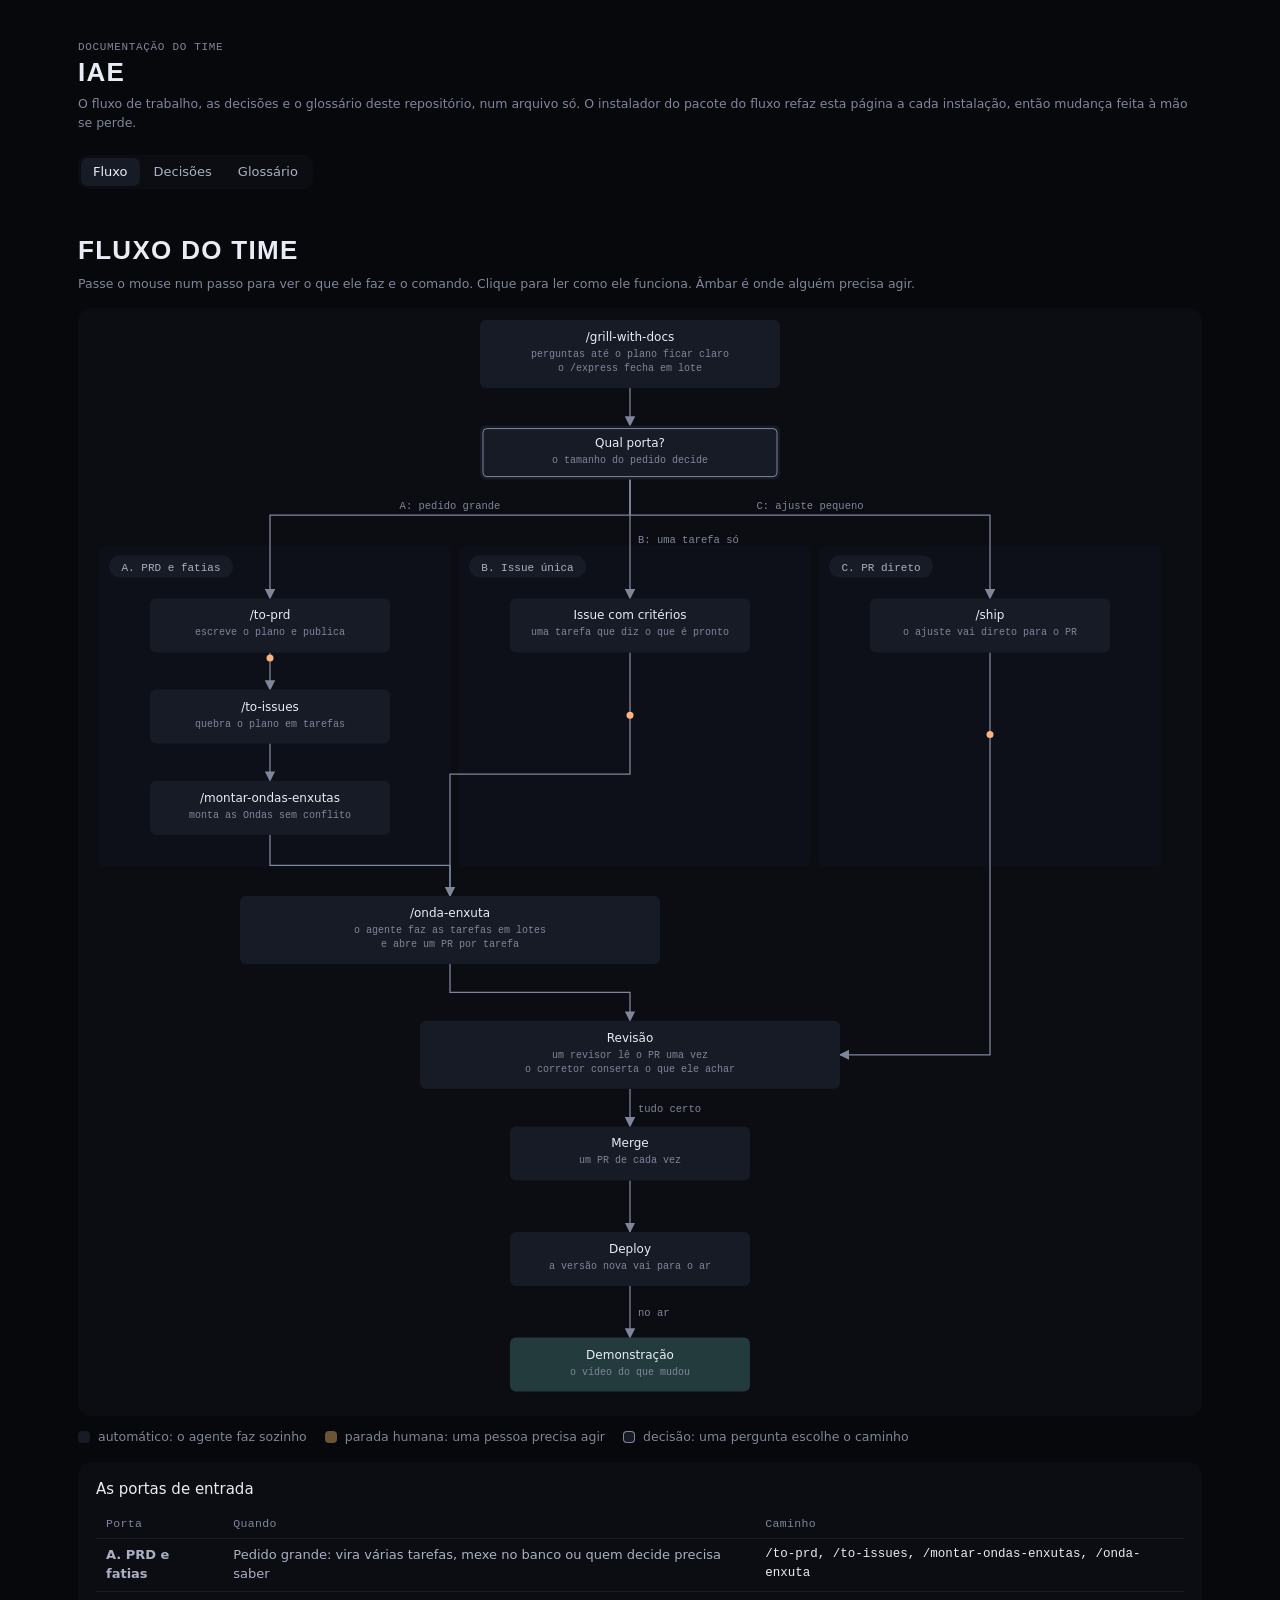
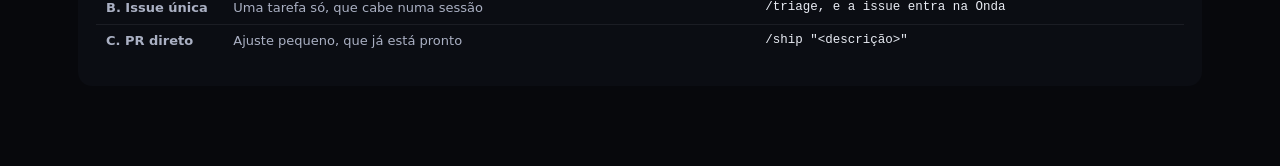
==== docs/documentacao.html @ c3708f0b "chore(fluxo): Pacote do fluxo em dia com o PedroOS Lentes do revisor, conferência do lote, main que " ====
<!doctype html>
<!--
  A Documentação do time (issue #567): gerada pelo instalador do pacote do fluxo do PedroOS
  (scripts/documentacao_do_time.py), refeita a cada instalação. Não edite à mão neste repositório.
  O molde mora em skills/fluxo/documentacao.html do PedroOS e repete, sem React, o desenho da aba Documentação:
  o fluxograma (desenharFluxo e pulsosDoFluxo de app/src/abas.ts), o Cartão de explicação (components/Explica.tsx),
  as Decisões e o Glossário ligados (ligacoes.ts) e o markdown (markdown.ts). Mudou lá, mude aqui.
  A política de segurança abaixo proíbe qualquer chamada de rede: tudo o que a página usa está dentro dela.
-->
<html lang="pt-BR">
<head>
<meta charset="utf-8">
<meta http-equiv="Content-Security-Policy" content="default-src 'none'; style-src 'unsafe-inline'; script-src 'unsafe-inline'; img-src data:">
<meta name="viewport" content="width=device-width, initial-scale=1">
<title>Documentação do time · IAE</title>
<style>
:root {
  --bg: #07080c;
  --s1: #0b0d13;
  --s2: #10131b;
  --s3: #171b26;
  --s4: #212636;
  --ink: #e9ecf4;
  --ink-2: #aab0c3;
  --ink-3: #7f869b;
  --hair: rgba(233, 236, 244, 0.07);
  --magenta: #ff8a3d;
  --ambar: #ffb020;
  --vermelho: #ff6a5e;
  --verde: #4fd1a1;
  --ciano: #5ec8ff;
  --magenta-acesa: #ffb27a;
  --lilas: #c9a6ff;
  --demanda: #ff4fa3; 
  --humor: var(--magenta);
  --display: 'Sofia Sans Extra Condensed', 'Geist Sans', sans-serif;
  --sans: 'Geist Sans', system-ui, sans-serif;
  --mono: 'Geist Mono', ui-monospace, monospace;
  --raio: 14px;
  --ease: cubic-bezier(0.16, 1, 0.3, 1);
  color-scheme: dark;
}

:root[data-humor='rodando'] { --humor: var(--ambar); }
:root[data-humor='erro'] { --humor: var(--vermelho); }
:root[data-humor='feito'] { --humor: var(--verde); }
:root[data-humor='ouvindo'] { --humor: var(--ciano); }
:root[data-humor='falando'] { --humor: var(--magenta-acesa); }

* { box-sizing: border-box; }
html, body, #root { height: 100%; margin: 0; }

body {
  background: var(--bg);
  color: var(--ink);
  font: 400 15px/1.5 var(--sans);
  -webkit-font-smoothing: antialiased;
  font-feature-settings: 'ss01', 'cv11';
  overflow: hidden;
}

::selection { background: color-mix(in oklab, var(--humor) 38%, transparent); color: var(--ink); }
:focus-visible { outline: 2px solid color-mix(in oklab, var(--humor) 80%, white); outline-offset: 2px; border-radius: 6px; }
* { scrollbar-width: thin; scrollbar-color: var(--s4) transparent; }
::-webkit-scrollbar { width: 10px; height: 10px; }
::-webkit-scrollbar-thumb { background: var(--s4); border-radius: 10px; border: 3px solid var(--bg); }
::-webkit-scrollbar-track { background: transparent; }
input, textarea, button, select { font: inherit; color: inherit; }
button { cursor: pointer; }
button:disabled { cursor: not-allowed; }
a { color: inherit; text-underline-offset: 3px; }
.num, time, .mono { font-family: var(--mono); font-variant-numeric: tabular-nums; }



.app {
  display: grid;
  grid-template-columns: 296px minmax(0, 1fr);
  height: 100vh;
  position: relative;
  isolation: isolate;
}


.app::before {
  content: '';
  position: absolute;
  inset: -20vh auto auto -18vw;
  width: 70vw;
  height: 70vh;
  background: radial-gradient(closest-side, color-mix(in oklab, var(--humor) 22%, transparent), transparent);
  pointer-events: none;
  z-index: -1;
  transition: background 1.2s var(--ease);
}



.lateral {
  display: flex;
  flex-direction: column;
  background: color-mix(in oklab, var(--s1) 86%, transparent);
  padding: 22px 16px 16px;
  min-height: 0;
  gap: 18px;
  
  overflow-y: auto;
}

.marca {
  display: flex;
  align-items: baseline;
  justify-content: space-between;
  padding: 0 8px;
}
.marca b { font: 800 26px/1 var(--display); letter-spacing: 0.04em; }
.marca span { font: 400 11px/1 var(--mono); color: var(--ink-3); letter-spacing: 0.06em; }

.presenca { display: grid; justify-items: center; gap: 2px; margin-top: -4px; }
.moldura { position: relative; }
.orbe { position: relative; }
.orbe canvas { display: block; }

.orbe[data-sem-webgl='true'] {
  border-radius: 50%;
  background: radial-gradient(circle, transparent 30%, color-mix(in oklab, var(--humor) 40%, white) 34%, var(--humor) 44%, #2a1206 56%, transparent 60%);
  transform: scale(0.8) scaleY(0.5);
}
.estado-ia {
  font: 800 48px/0.95 var(--display);
  letter-spacing: 0.06em;
  text-transform: uppercase;
  color: color-mix(in oklab, var(--humor) 55%, var(--ink));
  transition: color 0.8s var(--ease);
  margin-top: -10px;
}
.mostrador { position: absolute; inset: 0; width: 100%; height: 100%; pointer-events: none; }
.mostrador .aro { fill: none; stroke: var(--hair); stroke-width: 1; }
.mostrador .tick { stroke: color-mix(in oklab, var(--ink-3) 45%, transparent); stroke-width: 1; }
.mostrador .tick.longo { stroke: var(--ink-3); }
.mostrador .tick.agora { stroke: var(--humor); stroke-width: 2; }
.estado-sub {
  font: 400 13px/1.4 var(--sans);
  color: var(--ink-2);
  min-height: 17px;
  text-align: center;
  max-width: 250px;
}


.botao-especial {
  --cor-especial: #4fe160;
  display: flex;
  align-items: center;
  gap: 12px;
  padding: 10px 12px;
  border: 1px solid color-mix(in oklab, var(--cor-especial) 45%, transparent);
  border-radius: var(--raio);
  background: linear-gradient(135deg, color-mix(in oklab, var(--cor-especial) 14%, var(--s2)), var(--s1) 70%);
  box-shadow: 0 0 0 0 transparent, inset 0 1px 0 color-mix(in oklab, var(--cor-especial) 18%, transparent);
  color: var(--ink);
  font: 700 12px/1.2 var(--sans);
  letter-spacing: 0.1em;
  text-transform: uppercase;
  text-align: left;
  transition: box-shadow 0.28s var(--ease), border-color 0.28s var(--ease), transform 0.18s var(--ease);
}
.botao-especial:hover { border-color: var(--cor-especial); box-shadow: 0 0 22px -6px var(--cor-especial); transform: translateY(-1px); }
.botao-especial[aria-current='page'] { border-color: var(--cor-especial); box-shadow: 0 0 18px -8px var(--cor-especial); }
.botao-especial img, .botao-especial svg { flex: none; width: 30px; height: 30px; }
.botao-especial svg { color: var(--cor-especial); stroke-width: 1.6; }
.lateral[data-recolhida] .botao-especial { justify-content: center; padding: 8px; }
.lateral[data-recolhida] .botao-especial span { display: none; }

.alas { display: grid; gap: 2px; }
.alas.sistema { margin-top: auto; }
.alas h2 {
  font: 500 11px/1 var(--mono);
  letter-spacing: 0.12em;
  text-transform: uppercase;
  color: var(--ink-3);
  margin: 0 0 8px;
  padding: 0 10px;
}
.ala-item {
  display: grid;
  grid-template-columns: 22px minmax(0, 1fr) auto;
  align-items: center;
  gap: 10px;
  padding: 9px 10px;
  border: 0;
  border-radius: 10px;
  background: transparent;
  color: var(--ink-2);
  text-align: left;
  transition: background 0.2s var(--ease), color 0.2s var(--ease);
}
.ala-item:hover { background: var(--s3); color: var(--ink); }
.ala-item[aria-current='page'] { background: var(--s3); color: var(--ink); }
.ala-item[aria-current='page'] svg { color: var(--magenta); }
.ala-item svg { width: 17px; height: 17px; stroke-width: 1.6; }
.ala-item span { white-space: nowrap; overflow: hidden; text-overflow: ellipsis; }

.relogio-lateral { display: flex; justify-content: space-between; align-items: baseline; padding: 10px 10px 0; color: var(--ink-3); font: 400 11px/1 var(--mono); letter-spacing: 0.06em; }


.marca span { margin-left: auto; }
.recolher {
  display: grid;
  place-items: center;
  align-self: center;
  margin-left: 8px;
  padding: 5px;
  border: 0;
  border-radius: 8px;
  background: transparent;
  color: var(--ink-3);
  transition: background 0.2s var(--ease), color 0.2s var(--ease);
}
.recolher:hover { background: var(--s3); color: var(--ink); }
.recolher svg { width: 17px; height: 17px; stroke-width: 1.6; }
.app:has(> .lateral[data-recolhida]) { grid-template-columns: 72px minmax(0, 1fr); }
.lateral[data-recolhida] { padding: 22px 10px 16px; scrollbar-width: none; }
.lateral[data-recolhida] .marca { justify-content: center; padding: 0; }
.lateral[data-recolhida] .recolher { margin-left: 0; }
.lateral[data-recolhida] :is(.marca b, .marca span, .estado-ia, .estado-sub, .alas h2, .ala-item span, .relogio-lateral) { display: none; }
.lateral[data-recolhida] .ala-item { grid-template-columns: 22px; justify-content: center; padding: 9px; }



.btn {
  display: inline-flex; align-items: center; gap: 7px;
  height: 32px; padding: 0 12px; border-radius: 8px; border: 0;
  background: var(--s3); color: var(--ink);
  font: 500 13px/1 var(--sans);
  white-space: nowrap;
  transition: background 0.2s var(--ease), color 0.2s var(--ease), transform 0.15s var(--ease);
}
.btn:hover:not(:disabled) { background: var(--s4); }
.btn:active:not(:disabled) { transform: scale(0.97); }
.btn:disabled { opacity: 0.45; }
.btn svg { width: 15px; height: 15px; stroke-width: 1.8; }
.btn.primario { background: var(--ink); color: var(--bg); }
.btn.primario:hover:not(:disabled) { background: #fff; }
.btn.fantasma { background: transparent; color: var(--ink-2); }
.btn.fantasma:hover:not(:disabled) { background: var(--s3); color: var(--ink); }
.btn.pequeno { height: 28px; padding: 0 10px; font-size: 12px; }
.btn[aria-pressed='true'] { background: color-mix(in oklab, var(--magenta) 22%, var(--s2)); color: var(--ink); }
.btn[aria-pressed='true'] .num { color: var(--magenta-acesa); }



.principal { display: grid; grid-template-rows: minmax(0, 1fr); min-height: 0; min-width: 0; }
.rolagem { overflow-y: auto; padding: 34px clamp(24px, 3.4vw, 56px) 40px; }

.topo {
  display: flex; align-items: flex-end; justify-content: space-between; gap: 24px;
  margin-bottom: 26px;
}
.topo h1 {
  font: 800 clamp(64px, 7vw, 104px)/0.84 var(--display);
  letter-spacing: 0.005em;
  text-transform: uppercase;
  margin: 0;
}
.topo .sub { color: var(--ink-2); font-size: 16px; margin: 10px 0 0; }

.vazio-ala { padding: 60px 24px; text-align: center; color: var(--ink-2); background: var(--s1); border-radius: var(--raio); }
.vazio-ala p { margin: 0 auto; max-width: 52ch; }
.carregando { color: var(--ink-3); padding: 24px 4px; font: 400 13px/1 var(--mono); }



.player { display: grid; grid-template-columns: minmax(0, 1fr); gap: 12px; background: var(--s1); border-radius: var(--raio); padding: 12px; margin-bottom: 22px; }
.player video { display: block; width: 100%; max-height: 62vh; border-radius: 10px; background: #000; }
.player-info { display: flex; align-items: center; gap: 10px; padding: 0 4px 2px; }
.player-info .video-nome { flex: 1; }
.player-info .video-nome b { font-size: 16px; }
.player-info .video-nome b::first-letter { text-transform: uppercase; }
.player-info .btn svg { color: var(--magenta); }

.temas { display: grid; grid-template-columns: repeat(auto-fill, minmax(min(100%, 340px), 1fr)); gap: 16px; align-items: start; }
.tema { background: var(--s1); border-radius: var(--raio); padding: 16px 16px 10px; min-width: 0; }
.tema h2 {
  display: flex; align-items: baseline; justify-content: space-between; gap: 12px;
  font: 800 30px/1 var(--display); letter-spacing: 0.03em; text-transform: uppercase;
  margin: 0 0 10px; padding: 0 4px;
}
.tema h2 span { min-width: 0; overflow-wrap: anywhere; text-align: right; font: 400 11px/1.3 var(--mono); letter-spacing: 0.06em; color: var(--ink-3); text-transform: none; }
.tema ul { list-style: none; margin: 0; padding: 0; display: grid; gap: 2px; }
.pasta-video { margin-top: 6px; border-radius: 10px; background: var(--s2); }
.pasta-video summary { display: flex; align-items: baseline; justify-content: space-between; gap: 10px; padding: 10px 10px; cursor: pointer; font: 500 12px/1 var(--mono); letter-spacing: 0.05em; text-transform: uppercase; color: var(--ink-2); }
.pasta-video summary .num { color: var(--ink-3); }
.pasta-video[open] summary { color: var(--ink); }
.pasta-video ul { padding: 0 4px 6px; }
.pasta-video .video:hover { background: var(--s3); }
.video {
  display: flex; align-items: center; justify-content: space-between; gap: 8px;
  padding: 2px 4px 2px 0; border-radius: 10px;
  transition: background 0.2s var(--ease);
}
.video:hover { background: var(--s2); }
.video[aria-current] { background: color-mix(in oklab, var(--magenta) 10%, var(--s2)); }
.video-tocar { display: flex; align-items: center; gap: 10px; flex: 1; min-width: 0; padding: 6px 6px; border: 0; background: none; text-align: left; border-radius: 10px; }
.video-tocar > svg { width: 15px; height: 15px; flex: none; color: var(--magenta); stroke-width: 1.8; }
.video-nome { display: grid; gap: 3px; min-width: 0; }
.video-nome b { font-weight: 500; font-size: 14px; overflow: hidden; text-overflow: ellipsis; white-space: nowrap; }
.video .video-nome b::first-letter { text-transform: uppercase; }
.video-nome small { color: var(--ink-3); font-size: 11px; letter-spacing: 0.03em; }
.video .btn { opacity: 0; transition: opacity 0.2s var(--ease); }
.video:hover .btn, .video:focus-within .btn, .video[aria-current] .btn { opacity: 1; }
.vazio-linha { color: var(--ink-2); margin: 0; padding: 4px; font-size: 14px; }


.estilos { display: grid; gap: 16px; }
.estilos .vazio-ala .mono { color: var(--ink); overflow-wrap: anywhere; }
.familia-estilos { padding-bottom: 16px; }
.grade-estilos { display: grid; grid-template-columns: repeat(auto-fill, minmax(min(100%, 260px), 1fr)); gap: 10px; }
.estilo { display: flex; flex-direction: column; min-width: 0; border-radius: 12px; background: var(--s2); overflow: hidden; transition: background 0.2s var(--ease); }
.estilo:hover { background: var(--s3); }
.estilo[aria-current] { background: color-mix(in oklab, var(--magenta) 10%, var(--s2)); }
.estilo-previa { display: block; position: relative; aspect-ratio: 16 / 9; padding: 0; border: 0; background: #000; cursor: pointer; }
.estilo-previa video { display: block; width: 100%; height: 100%; object-fit: cover; }
.estilo-sem-video { display: grid; place-items: center; height: 100%; color: var(--ink-3); font: 400 11px/1 var(--mono); letter-spacing: 0.06em; }
.estilo-info { display: grid; gap: 6px; padding: 10px 12px 12px; flex: 1; align-content: start; }
.estilo-info b { font-weight: 500; font-size: 14px; }
.estilo-info p { margin: 0; color: var(--ink-2); font-size: 12.5px; line-height: 1.4; }
.estilo-pe { display: flex; flex-wrap: wrap; align-items: center; justify-content: space-between; gap: 8px; margin-top: 4px; }
.estilo-chips { display: flex; flex-wrap: wrap; gap: 4px; }
.estilo-chips .chip { padding: 2px 8px; font: 400 11px/1.4 var(--mono); }
.estilo .btn svg { color: var(--magenta); }


.ala-biblioteca > .topo-acoes { margin-bottom: 18px; }
.ala-biblioteca .topo-acoes select { height: 34px; padding: 0 10px; border: 0; border-radius: 9px; background: var(--s2); color: var(--ink); font: 500 13px/1 var(--sans); max-width: 60vw; }
.categoria-biblioteca { display: grid; gap: 10px; }
.categoria-biblioteca + .categoria-biblioteca { margin-top: 14px; }
.categoria-biblioteca h3 { display: flex; flex-wrap: wrap; align-items: center; gap: 8px; margin: 0; font-weight: 500; font-size: 15px; }
.categoria-biblioteca h3 .mono { color: var(--ink-3); font-size: 12px; }
.categoria-biblioteca h3 .btn { margin-left: auto; }
.item-biblioteca .estilo-previa img { display: block; width: 100%; height: 100%; object-fit: cover; }
.item-biblioteca .estilo-info a { color: var(--ink-2); }
.item-biblioteca .estilo-info a svg { width: 11px; height: 11px; vertical-align: -1px; }
.item-biblioteca-acoes { display: flex; flex-wrap: wrap; gap: 6px; margin-top: 4px; }
.feito-biblioteca, .feito-estilo { margin: 0 0 12px; padding: 10px 12px; border-radius: 10px; background: var(--s2); color: var(--ink-2); font-size: 13px; overflow-wrap: anywhere; }



.aviso {
  display: flex; align-items: flex-start; gap: 12px;
  padding: 14px 16px; border-radius: 12px; margin-bottom: 22px;
  background: color-mix(in oklab, var(--vermelho) 10%, var(--s1));
  color: var(--ink);
}
.aviso[data-tipo='ok'] { background: color-mix(in oklab, var(--verde) 9%, var(--s1)); }
.aviso svg { width: 18px; height: 18px; flex: none; margin-top: 2px; color: var(--vermelho); }
.aviso[data-tipo='ok'] svg { color: var(--verde); }
.aviso p { margin: 0; flex: 1; font-size: 14px; }
.aviso p small { display: block; color: var(--ink-2); font-size: 13px; margin-top: 2px; }



.tubo {
  --pa: #ff8a3d; --pb: #4a1a08; --pc: #ffe6d2; 
  --alt: 18px;
  display: grid; gap: 7px; min-width: 0;
}
.tubo[data-rodando='true'] { --pa: #ffb020; --pb: #7a2a06; --pc: #fff1cf; }
.tubo[data-fino='true'] { --alt: 8px; }
.tubo-vidro {
  position: relative; height: var(--alt); border-radius: 999px; overflow: hidden;
  background:
    linear-gradient(180deg, rgba(233, 236, 244, 0.07), transparent 45%, rgba(0, 0, 0, 0.4)),
    color-mix(in oklab, var(--pb) 22%, var(--bg));
  box-shadow: inset 0 1px 0 rgba(233, 236, 244, 0.06), inset 0 -2px 5px rgba(0, 0, 0, 0.55);
}
.tubo-plasma {
  position: absolute; top: 2px; bottom: 2px; left: 2px;
  width: calc((100% - 4px) * var(--pct) / 100);
  min-width: calc(var(--alt) - 4px);
  border-radius: 999px; overflow: hidden;
  background: linear-gradient(180deg, var(--pc) -30%, var(--pa) 34%, var(--pb) 115%);
  animation: enche 1.6s var(--ease) both;
  transition: filter 1s var(--ease);
}
.tubo[data-fino='true'] .tubo-plasma { top: 1px; bottom: 1px; left: 1px; width: calc((100% - 2px) * var(--pct) / 100); }
.tubo-nebulosa {
  position: absolute; inset: 0;
  background:
    radial-gradient(circle at 30% 40%, color-mix(in oklab, var(--pc) 70%, transparent) 0 0.6px, transparent 1.2px) 0 0 / 29px 11px,
    radial-gradient(circle at 70% 75%, color-mix(in oklab, var(--pc) 45%, transparent) 0 0.5px, transparent 1.1px) 0 0 / 43px 13px,
    radial-gradient(38% 130% at 22% 42%, color-mix(in oklab, var(--pc) 55%, transparent), transparent 72%) 0 0 / 180px 100%,
    radial-gradient(30% 150% at 62% 72%, color-mix(in oklab, var(--pb) 90%, transparent), transparent 72%) 0 0 / 240px 100%,
    radial-gradient(34% 120% at 86% 28%, color-mix(in oklab, var(--pa) 70%, var(--pc)), transparent 70%) 0 0 / 140px 100%;
  background-repeat: repeat;
  opacity: 0.9;
  animation: deriva 16s linear infinite;
}

.tubo-plasma::after {
  content: ''; position: absolute; top: 0; bottom: 0; right: 0; width: 12px;
  background: radial-gradient(closest-side, var(--pc), transparent);
  animation: menisco 2.6s ease-in-out infinite alternate;
}
.tubo-reflexo {
  position: absolute; left: 7px; right: 7px; top: 2px; height: 32%;
  border-radius: 999px; pointer-events: none;
  background: linear-gradient(180deg, rgba(255, 255, 255, 0.24), rgba(255, 255, 255, 0));
}
.tubo[data-fino='true'] .tubo-reflexo { left: 3px; right: 3px; top: 1px; height: 30%; }
.tubo[data-rodando='true'] .tubo-nebulosa { animation-duration: 3.5s; }
.tubo[data-rodando='true'] .tubo-plasma::after { animation-duration: 0.7s; }

.tubo[data-frio='true'] .tubo-plasma { filter: saturate(0.3) brightness(0.72); }
.tubo[data-frio='true'] .tubo-nebulosa { animation-duration: 48s; }
.tubo-marcas { display: grid; padding: 0 2px; height: 6px; align-items: start; }
.tubo-marcas i { justify-self: center; width: 1px; height: 4px; background: color-mix(in oklab, var(--ink-3) 40%, transparent); }
.tubo-marcas i[data-acesa='true'] { height: 6px; width: 1.5px; background: color-mix(in oklab, var(--pa) 80%, var(--ink)); }
.tubo[data-frio='true'] .tubo-marcas i[data-acesa='true'] { background: var(--ink-3); }

@keyframes enche { from { clip-path: inset(0 100% 0 0 round 999px); } to { clip-path: inset(0 0 0 0 round 999px); } }
@keyframes deriva { to { background-position: 58px 0, -43px 0, 180px 0, -240px 0, 280px 0; } }
@keyframes menisco { from { opacity: 0.55; } to { opacity: 1; } }



.fatos { display: flex; flex-wrap: wrap; gap: 8px 28px; margin: 0 0 24px; color: var(--ink-2); font-size: 14px; }
.fatos b { color: var(--ink); font-weight: 500; }
.cartoes-projeto { display: grid; grid-template-columns: repeat(auto-fill, minmax(min(100%, 360px), 1fr)); gap: 16px; align-items: stretch; }

.projeto {
  display: grid; gap: 10px; min-width: 0; align-content: start;
  padding: 18px 20px 16px; border-radius: var(--raio); background: var(--s1);
  transition: background 0.3s var(--ease);
}
.projeto:hover { background: var(--s2); }
.projeto-cab { display: flex; align-items: center; gap: 10px; min-width: 0; }
.projeto-cab h3 {
  font: 800 26px/1 var(--display); letter-spacing: 0.04em; text-transform: uppercase; margin: 0;
  min-width: 0; overflow: hidden; text-overflow: ellipsis; white-space: nowrap;
}
.projeto-cab .repo { display: grid; place-items: center; width: 24px; height: 24px; border-radius: 7px; color: var(--ink-3); flex: none; transition: background 0.2s var(--ease), color 0.2s var(--ease); }
.projeto-cab .repo:hover { background: var(--s3); color: var(--ink); }
.projeto-cab .repo svg { width: 14px; height: 14px; }
.selos { display: flex; gap: 6px; margin-left: auto; flex: none; }
.selo {
  display: inline-flex; align-items: center; gap: 4px;
  height: 20px; padding: 0 7px; border-radius: 6px;
  background: var(--s3); color: var(--ink-2); font: 500 11px/1 var(--mono); letter-spacing: 0.02em;
}
.selo svg { width: 12px; height: 12px; }
.selo.sem-pasta { background: color-mix(in oklab, var(--magenta) 14%, var(--s2)); color: var(--magenta-acesa); }
.projeto-repo { margin-top: -6px; font-size: 11.5px; color: var(--ink-3); overflow: hidden; text-overflow: ellipsis; white-space: nowrap; }
.projeto-linha { display: flex; flex-wrap: wrap; gap: 4px 16px; font-size: 12.5px; color: var(--ink-2); }
.projeto-linha .branch { display: inline-flex; align-items: center; gap: 6px; min-width: 0; color: var(--ink); }
.projeto-linha svg { width: 14px; height: 14px; color: var(--ink-3); flex: none; }
.pendentes[data-tem='true'] { color: var(--ambar); }
.commit { display: grid; grid-template-columns: auto minmax(0, 1fr); column-gap: 8px; row-gap: 2px; align-items: center; font-size: 14px; }
.commit svg { width: 15px; height: 15px; color: var(--ink-3); }
.commit .msg { overflow: hidden; text-overflow: ellipsis; white-space: nowrap; }
.commit .quando { grid-column: 2; font-size: 11.5px; color: var(--ink-3); }
.commit.vazio { display: block; color: var(--ink-3); }
.projeto-pe { display: flex; flex-wrap: wrap; align-items: center; gap: 8px 12px; min-width: 0; margin-top: 2px; }
.projeto-pe .mono { flex: 1 1 120px; min-width: 0; font-size: 11px; color: var(--ink-3); overflow: hidden; text-overflow: ellipsis; white-space: nowrap; }
.projeto-botoes { display: flex; flex-wrap: wrap; gap: 8px; min-width: 0; margin-left: auto; }
.projeto-pe .btn { flex: none; }
.projeto-falha { margin: 0; font-size: 12.5px; color: var(--vermelho); }
.projeto[data-parado='true'] h3 { color: var(--ink-2); }

.categoria + .categoria { margin-top: 34px; }
.parados { margin-top: 34px; }
.cab-secao { display: flex; align-items: baseline; gap: 12px; margin: 0 0 14px; font: inherit; }
.sec-alternar {
  display: inline-flex; align-items: center; gap: 8px; padding: 4px 8px 4px 2px; margin-left: -2px;
  border: 0; border-radius: 8px; background: transparent; color: var(--ink);
  font: 800 26px/1 var(--display); letter-spacing: 0.06em; text-transform: uppercase;
}
.sec-alternar:hover { background: var(--s2); }
.sec-seta { width: 18px; height: 18px; color: var(--ink-3); transition: transform 0.25s var(--ease); }
.sec-alternar[aria-expanded='true'] .sec-seta { transform: rotate(90deg); }
.sec-alternar .conta { font: 500 13px/1 var(--mono); color: var(--ink-2); letter-spacing: 0; }
.cab-secao .nota { color: var(--ink-3); font-size: 13px; }
.cab-secao .btn { align-self: center; }
.coleta-nota { margin: 0 0 14px; color: var(--ink-3); font-size: 13px; }



.novo-projeto { margin: 0 0 24px; padding: 18px 20px; border-radius: var(--raio); background: var(--s1); }
.novo-projeto .cab-secao { font: 800 22px/1 var(--display); letter-spacing: 0.06em; text-transform: uppercase; }
.novo-projeto .abas { margin-bottom: 10px; background: var(--s2); }
.novo-projeto .abas button { display: inline-flex; align-items: center; gap: 6px; }
.novo-projeto .abas svg { width: 15px; height: 15px; }
.novo-projeto .nota { margin: 0 0 12px; color: var(--ink-3); font-size: 13px; }
.candidatos, .ignorados ul { list-style: none; margin: 0; padding: 0; display: grid; gap: 6px; }
.candidato { display: flex; flex-wrap: wrap; align-items: center; gap: 8px; padding: 8px 10px; border-radius: 10px; background: var(--s2); }
.candidato-nome { flex: 1 1 220px; min-width: 0; overflow: hidden; text-overflow: ellipsis; white-space: nowrap; font-size: 13px; }
.candidato-categoria { height: 28px; padding: 0 8px; border: 0; border-radius: 8px; background: var(--s3); font-size: 12px; }
.candidato .projeto-falha { flex-basis: 100%; }
.ignorados { margin-top: 16px; }
.ignorados h3 { margin: 0 0 8px; color: var(--ink-3); font: 500 12px/1 var(--mono); letter-spacing: 0.06em; text-transform: uppercase; }
.ignorados li { display: flex; align-items: center; gap: 10px; color: var(--ink-2); font-size: 13px; }



.projeto { position: relative; }
.projeto-abrir { color: inherit; text-decoration: none; }
.projeto-abrir::after { content: ''; position: absolute; inset: 0; border-radius: var(--raio); }
.projeto-abrir:focus-visible { outline: none; }
.projeto-abrir:focus-visible::after { outline: 2px solid color-mix(in oklab, var(--humor) 80%, white); outline-offset: 2px; }
.projeto-cab .repo, .projeto-pe .btn, .deploy-alvo { position: relative; z-index: 1; }
.projeto:hover h3 { color: var(--magenta-acesa); }
.topo .acoes { display: flex; gap: 8px; flex-wrap: wrap; }



.voltar { margin: -10px 0 14px -10px; }
.repo-link { display: inline-flex; align-items: center; gap: 6px; color: var(--ink-2); text-decoration: none; font-size: 13px; }
.repo-link:hover { color: var(--ink); }
.repo-link svg { width: 13px; height: 13px; }
.fatos b[data-alerta='true'] { color: var(--vermelho); }

.abas { display: flex; gap: 4px; margin: 0 0 20px; padding: 4px; background: var(--s1); border-radius: 12px; width: fit-content; }
.abas button {
  display: inline-flex; align-items: center; gap: 8px; height: 34px; padding: 0 16px; border: 0; border-radius: 9px;
  background: transparent; color: var(--ink-2); font: 500 14px/1 var(--sans);
  transition: background 0.2s var(--ease), color 0.2s var(--ease);
}
.abas button:hover { color: var(--ink); }
.abas button[aria-selected='true'] { background: var(--s3); color: var(--ink); }
.abas .num { font-size: 12px; color: var(--ink-3); }

.filtros { display: flex; flex-wrap: wrap; align-items: center; gap: 10px 14px; margin: 0 0 14px; }
.segmentado { display: inline-flex; padding: 3px; gap: 2px; background: var(--s1); border-radius: 10px; }
.segmentado button {
  height: 28px; padding: 0 12px; border: 0; border-radius: 7px; background: transparent; color: var(--ink-2);
  font: 500 13px/1 var(--sans); transition: background 0.2s var(--ease), color 0.2s var(--ease);
}
.segmentado button:hover { color: var(--ink); }
.segmentado button[aria-pressed='true'] { background: var(--s3); color: var(--ink); }
.filtro-projeto { display: inline-flex; align-items: center; gap: 8px; color: var(--ink-3); font: 400 12px/1 var(--mono); letter-spacing: 0.04em; }
.filtro-projeto select { height: 34px; padding: 0 10px; border: 0; border-radius: 9px; background: var(--s2); color: var(--ink); font: 500 13px/1 var(--sans); max-width: 60vw; }

.pessoas { display: flex; flex-wrap: wrap; align-items: center; gap: 6px; margin: 0 0 18px; }
.pessoas .rotulo { color: var(--ink-3); font: 400 12px/1 var(--mono); letter-spacing: 0.04em; margin-right: 6px; }
.chip {
  display: inline-flex; align-items: center; gap: 7px; height: 28px; padding: 0 11px; border: 0; border-radius: 999px;
  background: var(--s2); color: var(--ink-2); font: 500 13px/1 var(--sans);
  transition: background 0.2s var(--ease), color 0.2s var(--ease);
}
.chip:hover { background: var(--s3); color: var(--ink); }
.chip .num { font-size: 11.5px; color: var(--ink-3); }
.chip[aria-pressed='true'] { background: color-mix(in oklab, var(--magenta) 22%, var(--s2)); color: var(--ink); }
.chip[aria-pressed='true'] .num { color: var(--magenta-acesa); }

.funil-dono { margin: 0 0 8px; color: var(--magenta-acesa); font: 400 12px/1 var(--mono); letter-spacing: 0.04em; }
.funil { display: grid; grid-template-columns: repeat(var(--passos, 9), minmax(0, 1fr)); gap: 6px; margin: 0 0 12px; }
.funil-passo {
  --cor: var(--ink-3);
  display: grid; gap: 8px; align-content: start; min-width: 0; text-align: left;
  padding: 12px 12px 11px; border: 0; border-radius: 12px; background: var(--s1); color: var(--ink);
  transition: background 0.2s var(--ease), opacity 0.2s var(--ease);
}
.funil-passo:hover { background: var(--s2); }
.funil-passo[aria-pressed='true'] { background: color-mix(in oklab, var(--cor) 20%, var(--s2)); }
.funil-passo[data-zero='true']:not([aria-pressed='true']) { opacity: 0.45; }
.funil-n { font: 800 34px/0.9 var(--display); letter-spacing: 0.02em; }
.funil-nome { display: flex; align-items: baseline; gap: 6px; font: 400 11px/1.25 var(--mono); letter-spacing: 0.03em; color: var(--ink-2); overflow-wrap: anywhere; }
.funil-nome::before { content: ''; flex: none; width: 7px; height: 7px; border-radius: 50%; background: var(--cor); }
.funil-resumo { display: flex; flex-wrap: wrap; align-items: center; gap: 4px 6px; margin: 0 0 20px; color: var(--ink-3); font: 400 12px/1.4 var(--mono); }
.funil-resumo button { border: 0; padding: 0; background: none; color: var(--ink-2); font: inherit; text-decoration: underline; text-decoration-color: var(--s4); text-underline-offset: 3px; }
.funil-resumo button:hover { color: var(--magenta-acesa); text-decoration-color: currentColor; }

.funil-numeros { display: flex; flex-wrap: wrap; align-items: center; gap: 4px 8px; margin: -8px 0 20px; color: var(--ink-3); font: 400 12px/1.4 var(--mono); }
.funil-numeros button { border: 0; padding: 2px 6px; border-radius: 6px; background: var(--s2); color: var(--ink); font: inherit; }
.funil-numeros button:hover { color: var(--magenta-acesa); }


.explica { position: relative; display: inline-block; }
.funil > .explica { display: grid; min-width: 0; }
.explica-cartao { position: absolute; top: 100%; left: 0; border-top: 6px solid transparent; background-clip: padding-box; z-index: 30; display: grid; gap: 8px; width: 280px; max-height: 320px; overflow: auto; padding: 12px; border-radius: 12px; background: var(--s3); color: var(--ink); font: 400 13px/1.4 var(--sans); letter-spacing: 0; text-align: left; box-shadow: 0 24px 60px -20px rgba(0, 0, 0, 0.8); }
.funil > .explica:nth-last-child(-n+3) .explica-cartao { left: auto; right: 0; }
.explica-regra { color: var(--ink-2); }
.explica-cartao ul { list-style: none; margin: 0; padding: 0; display: grid; gap: 4px; }
.explica-cartao a { color: var(--ink); text-decoration: none; }
.explica-cartao a:hover { color: var(--magenta-acesa); }
.explica-vazio { color: var(--ink-3); }

.explica-campos { display: grid; grid-template-columns: auto minmax(0, 1fr); gap: 4px 10px; margin: 0; }
.explica-campos > div { display: contents; }
.explica-campos dt { color: var(--ink-3); }
.explica-campos dd { margin: 0; overflow-wrap: anywhere; }
.explica-cartao.solto { left: var(--x); top: var(--y); }
.linha-corpo > .explica { justify-self: start; min-width: 0; }
.grupo-cab > .explica { min-width: 0; }

[data-fase='triagem'] { --cor: var(--ink-3); }
[data-fase='fila'] { --cor: var(--ink-2); }
[data-fase='bloqueada'] { --cor: var(--vermelho); }
[data-fase='em_andamento'] { --cor: var(--ambar); }
[data-fase='pr_aberto'] { --cor: var(--ciano); }
[data-fase='mergeada'] { --cor: var(--magenta-acesa); }
[data-fase='em_producao'] { --cor: var(--verde); }
[data-fase='humana'] { --cor: var(--magenta); }
[data-fase='encerrada_sem_pr'] { --cor: var(--ink-3); }
[data-fase='em_onda'] { --cor: var(--ciano); }

.funil-passo.em-onda:hover { background: var(--s1); }
.funil-passo.em-onda[data-alerta='true'] { --cor: var(--vermelho); }
.funil-passo.em-onda[data-alerta='true'] .funil-n { color: var(--vermelho); }
.funil-nome svg { width: 12px; height: 12px; color: var(--vermelho); flex: none; }
.selo-onda { background: color-mix(in oklab, var(--ciano) 14%, var(--s2)); color: var(--ciano); }

.selo-demonstracao { display: inline-grid; place-items: center; flex: none; width: 20px; height: 20px; border-radius: 6px; background: color-mix(in oklab, var(--verde) 14%, var(--s2)); color: var(--verde); }
.selo-demonstracao:hover, .selo-demonstracao:focus-visible { background: color-mix(in oklab, var(--verde) 26%, var(--s2)); }
.selo-demonstracao svg { width: 13px; height: 13px; }

.selo-demanda { flex: none; white-space: nowrap; background: var(--demanda); color: var(--bg); font-weight: 600; }

.linhas { list-style: none; margin: 0; padding: 0; display: grid; gap: 2px; }
.linha {
  display: grid; grid-template-columns: 64px minmax(0, 1fr); gap: 12px; align-items: start;
  padding: 10px 12px; border-radius: 10px; transition: background 0.2s var(--ease);
}
.linha:hover { background: var(--s1); }

.linha[data-acesa], .grupo-cab[data-acesa] { animation: linha-acesa 2s var(--ease); }
@keyframes linha-acesa { from, 40% { background: color-mix(in oklab, var(--ciano) 22%, var(--s1)); } to { background: transparent; } }

[data-ajuda][data-acesa] { animation: parte-acesa 2s var(--ease); }
@keyframes parte-acesa { from, 40% { background: color-mix(in oklab, var(--ciano) 22%, var(--s1)); } }
.linha-num { color: var(--ink-3); font-size: 12.5px; padding-top: 2px; text-align: right; }
.linha-cab { display: flex; align-items: baseline; gap: 10px; min-width: 0; }
.linha-cab .linha-num { padding: 0; text-align: left; flex: none; }
.linha-corpo { display: grid; gap: 5px; min-width: 0; }
.linha-titulo { color: var(--ink); text-decoration: none; font-size: 14.5px; line-height: 1.35; overflow-wrap: anywhere; }
a.linha-titulo:hover { text-decoration: underline; text-decoration-color: var(--ink-3); }
.linha[data-estado='CLOSED'] .linha-titulo { color: var(--ink-2); }
.linha-meta { display: flex; flex-wrap: wrap; align-items: center; gap: 4px 12px; font-size: 12.5px; color: var(--ink-2); }
.linha-meta .nota { color: var(--ink-3); font-size: 12px; }
.linha-meta .resp { color: var(--ink); }
.fase { display: inline-flex; align-items: center; gap: 6px; font: 500 11.5px/1 var(--mono); color: var(--ink-2); }
.fase::before { content: ''; width: 7px; height: 7px; border-radius: 50%; background: var(--cor); }
.selo.alerta { background: color-mix(in oklab, var(--vermelho) 16%, var(--s2)); color: var(--vermelho); }

.ci { --cor: var(--ink-3); display: grid; place-items: center; width: 30px; height: 30px; margin-left: auto; border-radius: 9px; background: color-mix(in oklab, var(--cor) 16%, var(--s1)); color: var(--cor); }
.ci svg { width: 15px; height: 15px; }
[data-ci='verde'] { --cor: var(--verde); }
[data-ci='vermelho'] { --cor: var(--vermelho); }
[data-ci='pendente'] { --cor: var(--ambar); }
[data-ci='sem_ci'] { --cor: var(--ink-3); }
.ci-texto { color: var(--cor); font: 500 12px/1 var(--mono); }
.mais { margin: 14px 0 0 76px; }


.grupos-prd { display: grid; gap: 14px; }
.grupo-cab { display: flex; align-items: center; gap: 10px; min-width: 0; }
.grupo-alternar {
  display: inline-flex; align-items: baseline; gap: 10px; min-width: 0; padding: 6px 10px 6px 4px;
  border: 0; border-radius: 10px; background: transparent; color: var(--ink); font: 700 15.5px/1.3 var(--sans); text-align: left;
}
.grupo-alternar:hover { background: var(--s2); }
.grupo-alternar .sec-seta { align-self: center; flex: none; }
.grupo-alternar[aria-expanded='true'] .sec-seta { transform: rotate(90deg); }
.grupo-alternar .linha-num { padding: 0; text-align: left; flex: none; }
.prd-titulo { overflow-wrap: anywhere; }
.grupo-alternar .conta { font: 500 12.5px/1 var(--mono); color: var(--ink-2); flex: none; }
.grupo-link { display: grid; place-items: center; width: 28px; height: 28px; border-radius: 8px; color: var(--ink-3); flex: none; }
.grupo-link:hover { background: var(--s2); color: var(--ink); }
.grupo-link svg { width: 15px; height: 15px; }
.grupo-prd .linhas { margin-left: 18px; }


.faixa-no-ar {
  --cor: var(--ink-3);
  display: flex; flex-wrap: wrap; align-items: center; gap: 6px 14px; margin: 0 0 14px; padding: 8px 14px; border-radius: 10px;
  background: color-mix(in oklab, var(--cor) 9%, var(--s1)); font-size: 12.5px; color: var(--ink-2);
}
.faixa-no-ar[data-saude='verde'] { --cor: var(--verde); }
.faixa-no-ar[data-saude='ambar'] { --cor: var(--ambar); }
.faixa-no-ar[data-saude='vermelho'] { --cor: var(--vermelho); }
.faixa-rotulo { color: var(--ink-3); font: 400 11px/1.4 var(--mono); letter-spacing: 0.06em; text-transform: uppercase; }
.faixa-versao { font: 700 15px/1 var(--mono); color: var(--ink); }
.faixa-saude { color: var(--cor); font: 500 12px/1.2 var(--mono); }
.faixa-servico { --cor: var(--ink-3); display: inline-flex; align-items: center; gap: 6px; }
.faixa-servico::before { content: ''; width: 7px; height: 7px; border-radius: 50%; background: var(--cor); }
.faixa-servico[data-status='healthy'] { --cor: var(--verde); }
.faixa-servico[data-status='warning'] { --cor: var(--ambar); }
.faixa-servico[data-status='down'], .faixa-servico[data-status='unhealthy'] { --cor: var(--vermelho); }
.linha-do-tempo { display: grid; gap: 18px; }
.dia { display: grid; gap: 4px; }
.dia-separador { margin: 0; padding: 0 12px 4px; border-bottom: 1px solid var(--hair); color: var(--ink-3); font: 600 11px/1.3 var(--mono); letter-spacing: 0.06em; text-transform: uppercase; }
.entregas-do-dia { list-style: none; margin: 0; padding: 0; display: grid; gap: 2px; }
.entrega-linha {
  display: grid; grid-template-columns: 128px minmax(0, 1fr); gap: 14px; align-items: start;
  padding: 8px 12px; border-radius: 10px; transition: background 0.2s var(--ease);
}
.entrega-linha:hover { background: var(--s1); }
.entrega-quando { padding-top: 3px; color: var(--ink-3); font: 400 12px/1.3 var(--mono); white-space: nowrap; }
.entrega-linha-corpo { display: grid; gap: 4px; min-width: 0; }
.entrega-linha-cab { display: flex; flex-wrap: wrap; align-items: center; gap: 4px 12px; font-size: 12.5px; color: var(--ink-2); }

button.entrega-linha-cab {
  width: 100%; height: auto; min-height: 0; padding: 0; border: 0; border-radius: 0; background: transparent;
  font: inherit; font-size: 12.5px; text-align: left; cursor: pointer;
}
button.entrega-linha-cab:hover { background: transparent; }
.entrega-linha[data-aberta='true'] { background: var(--s1); }
.entrega-corpo { display: grid; gap: 12px; padding: 8px 0 4px; }
.entrega-ondas { display: flex; flex-wrap: wrap; align-items: baseline; gap: 4px 10px; margin: 0; font-size: 13px; }
.entrega-prd { display: grid; gap: 4px; }
.entrega-prd-cab { display: flex; flex-wrap: wrap; align-items: center; gap: 4px 10px; font: 600 13.5px/1.4 var(--sans); }
.entrega-prd-titulo { color: var(--ink); }
.entrega-prd-barra { position: relative; width: 96px; height: 6px; border-radius: 3px; background: var(--s3); overflow: hidden; }
.entrega-prd-barra > span { position: absolute; inset: 0 auto 0 0; background: var(--verde); border-radius: 3px; }
.entrega-prd-conta { color: var(--ink-2); font-weight: 400; font-size: 12.5px; }
.selo-completou { background: color-mix(in oklab, var(--verde) 22%, var(--s3)); color: var(--verde); }
.entrega-issues { margin-left: 18px; }
.entrega-texto { margin: 2px 0 0; color: var(--ink-2); font-size: 13px; line-height: 1.45; }
.entrega-pr { font-size: 12px; }
.entrega-rodape { display: flex; flex-wrap: wrap; gap: 4px 14px; padding-top: 6px; border-top: 1px solid var(--hair); font-size: 12px; }
.entrega-nome { color: var(--ink); font-size: 14px; }
.entrega-entrou { color: var(--ink); }
.bolinha { flex: none; width: 9px; height: 9px; border-radius: 50%; background: var(--verde); }
.bolinha[data-resultado='falhou'] { background: var(--vermelho); }
.selo-migration { background: color-mix(in oklab, var(--ambar) 22%, var(--s3)); color: var(--ambar); }

.entrega-resumo { margin: 0; color: var(--ink-2); font-size: 13.5px; line-height: 1.45; }
.entrega-resumo-acao { margin: 0; }
.entrega-escrever { height: 24px; padding: 0 8px; font-size: 12.5px; background: transparent; color: var(--ink-2); }
.entrega-escrever:hover { background: var(--s2); color: var(--ink); }
.selo-versao { cursor: default; }

.fluxo-prd { position: relative; margin: 4px 0 10px 18px; }
.fluxo-prd > .fluxo-rolagem { margin: 0; }
.fluxo-prd .fx-legenda { margin: 10px 0 0; }
.fx-fatia { cursor: default; }
.fx-fatia[data-fase] > rect { fill: color-mix(in oklab, var(--cor) 22%, var(--s3)); }

.fx-fatia.fx-acesa > rect { stroke: var(--cor, var(--ink)); stroke-width: 2; }
.fx-fatia.fx-apagada { opacity: 0.3; }
.selo.prd-assumido { flex: none; white-space: nowrap; color: var(--lilas); }

.barra-prd { display: inline-flex; align-items: center; gap: 8px; flex: none; }
.barra-prd-trilho { display: flex; width: 120px; height: 6px; border-radius: 99px; overflow: hidden; background: var(--s3); }
.barra-prd-entregue { background: var(--verde); transition: width 600ms var(--ease); }
.barra-prd-onda { background: color-mix(in oklab, var(--verde) 35%, var(--s3)); transition: width 600ms var(--ease); }
.barra-prd-texto { font: 500 12px/1 var(--mono); color: var(--ink-2); white-space: nowrap; }
.barra-prd[data-completo] .barra-prd-texto { color: var(--verde); }

@media (max-width: 640px) {
  .grupo-cab { flex-wrap: wrap; }
  .grupo-cab > .explica, .grupo-cab > .grupo-alternar { flex: 1 1 100%; }
  .barra-prd { margin-left: 28px; }
}
.fx-legenda [data-fase]::before { background: color-mix(in oklab, var(--cor) 40%, var(--s3)); }



.fila-bloco { margin-top: 22px; }
.fila-quadro { display: grid; grid-template-columns: repeat(var(--colunas, 7), minmax(170px, 1fr)); gap: 4px; min-width: calc(var(--colunas, 7) * 177px); }
.fila-coluna { display: flex; flex-direction: column; gap: 4px; min-width: 0; }
.fila-celula { flex: 1; min-height: 80px; }
.quadro-celula.fila-celula[data-col] { flex-flow: column nowrap; }
.fila-card a.pr-card-titulo { color: var(--ink); text-decoration: none; }
.fila-card a.pr-card-titulo:hover { color: var(--magenta-acesa); }
.fila-card .pr-card-topo .selo { max-width: 60%; overflow: hidden; text-overflow: ellipsis; white-space: nowrap; }
.fila-card .resp { color: var(--ink); }
.fila-card .btn { justify-self: start; }
.fila-card .btn svg { color: var(--ink-2); }



.bloco-faxina { background: var(--s1); border-radius: var(--raio); padding: 16px 16px 10px; min-width: 0; margin-bottom: 20px; }
.bloco-faxina h2 {
  display: flex; align-items: baseline; justify-content: space-between; gap: 12px;
  font: 800 30px/1 var(--display); letter-spacing: 0.03em; text-transform: uppercase;
  margin: 0 0 10px; padding: 0 4px;
}
.bloco-faxina h2 span { min-width: 0; text-align: right; font: 400 11px/1.3 var(--mono); letter-spacing: 0.06em; color: var(--ink-3); text-transform: none; }
.bloco-faxina ul, .lista-outras { list-style: none; margin: 0; padding: 0; display: grid; gap: 2px; }
.lista-outras { background: var(--s1); border-radius: var(--raio); padding: 10px 16px; }
.worktree, .disco {
  display: flex; align-items: center; justify-content: space-between; gap: 12px;
  padding: 8px 4px 8px 6px; border-radius: 10px; min-width: 0;
  transition: background 0.2s var(--ease);
}
.worktree:hover, .disco:hover { background: var(--s2); }
.worktree[data-confirmando='true'] { background: color-mix(in oklab, var(--vermelho) 8%, var(--s2)); }
.worktree .video-nome small, .disco .video-nome small { overflow: hidden; text-overflow: ellipsis; white-space: nowrap; }
.worktree .video-nome b { display: inline-flex; align-items: center; gap: 6px; }
.worktree .video-nome b svg { width: 14px; height: 14px; color: var(--ink-3); flex: none; }
.worktree .btn svg { color: var(--ink-2); }
.confirmar { display: flex; align-items: center; flex-wrap: wrap; justify-content: flex-end; gap: 6px 8px; font-size: 13px; color: var(--ink-2); }
.btn.perigo { background: color-mix(in oklab, var(--vermelho) 22%, var(--s3)); color: var(--ink); }
.btn.perigo:hover:not(:disabled) { background: color-mix(in oklab, var(--vermelho) 34%, var(--s3)); }
.btn.perigo svg { color: var(--vermelho); }
.motivo { flex: none; font: 400 12px/1 var(--mono); color: var(--ink-3); }
.disco { display: grid; grid-template-columns: minmax(0, 1.2fr) minmax(80px, 2fr) auto; }
.disco .barra { height: 6px; border-radius: 999px; background: var(--s3); overflow: hidden; }
.disco .barra i { display: block; height: 100%; border-radius: 999px; background: color-mix(in oklab, var(--magenta) 70%, var(--s4)); }
.disco .tamanho { font-size: 13px; color: var(--ink); min-width: 64px; text-align: right; }



.noite-grade { display: grid; grid-template-columns: minmax(0, 1.6fr) minmax(260px, 1fr); gap: 20px; align-items: start; }
@media (max-width: 980px) { .noite-grade { grid-template-columns: minmax(0, 1fr); } }
.noite-vazio { margin: 4px; color: var(--ink-2); font-size: 14px; }
.noite-linhas, .noite-pedro ul { list-style: none; margin: 0; padding: 0; display: grid; gap: 2px; }
.noite-linha {
  display: grid; grid-template-columns: auto minmax(0, 1fr) auto; align-items: start; gap: 12px;
  padding: 10px 4px 10px 6px; border-radius: 10px; transition: background 0.2s var(--ease);
}
.noite-linha:hover { background: var(--s2); }
.noite-linha input { width: 16px; height: 16px; margin: 3px 0 0; accent-color: var(--magenta); }
.noite-linha[data-apta='false'] .noite-nome { color: var(--ink-2); }
.noite-nome { font-weight: 500; }
.noite-numeros { display: flex; flex-wrap: wrap; gap: 4px 18px; margin-top: 4px; color: var(--ink-2); font-size: 13px; }
.noite-numeros b { color: var(--ink); font-weight: 500; }
.noite-motivo { margin: 6px 0 0; color: var(--ink-3); font-size: 13px; }
.noite-ordem { display: flex; gap: 2px; }
.noite-ordem .btn { padding: 0 6px; }
.noite-item { display: grid; grid-template-columns: auto minmax(0, 1fr) auto; gap: 2px 10px; padding: 8px 6px; border-radius: 10px; font-size: 14px; }
.noite-item:hover { background: var(--s2); }
.noite-item a { color: var(--ink-2); }
.noite-item small { grid-column: 2; color: var(--ink-3); font-size: 12px; }
.noite-item .sessao { grid-column: 3; justify-self: end; flex-wrap: wrap; justify-content: flex-end; }
.noite-abrir { display: flex; flex-wrap: wrap; align-items: center; gap: 6px 10px; margin: 0 0 8px; }
.noite-tipo { font: 400 11.5px/1.6 var(--mono); color: var(--ink-2); }
.noite-item[data-tipo='humana'] .noite-tipo { color: var(--ambar); }

.ala-noite > .meu { margin: 0 0 20px; }
.meu-topo { display: flex; flex-wrap: wrap; align-items: center; justify-content: space-between; gap: 6px 10px; }
.meu-topo .num, .meu-grupo h4 .num { margin-left: 6px; font: 400 12px/1 var(--mono); color: var(--ink-3); }
.meu-projeto { display: grid; gap: 6px; min-width: 0; }
.meu-projeto .painel-cabeca { align-items: center; }
.meu-grupo h4 { margin: 2px 4px 0; font: 500 12px/1.4 var(--sans); color: var(--ink-2); }
.meu-grupo[data-grupo='humana'] h4 { color: var(--ambar); }
.meu .painel-meta .nota { font-size: 12px; color: var(--ink-3); }

.noite-agora { margin: 2px 4px 10px; font-size: 15px; color: var(--ink); }
.noite-estado[data-estado='rodando'] .noite-agora, .noite-estado[data-estado='parando'] .noite-agora { color: var(--ambar); }
.noite-estado[data-estado='parou'] .noite-agora { color: var(--vermelho); }
.noite-terminadas, .noite-pulados { margin: 0 4px 8px; }
.noite-estado h3 { margin: 0 0 4px; font: 400 11px/1.3 var(--mono); letter-spacing: 0.06em; text-transform: uppercase; color: var(--ink-3); }
.noite-estado li { padding: 3px 0; font-size: 14px; color: var(--ink-2); }

.noite-relatorio, .noite-anteriores { margin-top: 20px; }
.noite-relatorio[data-estado='parou'] > .noite-agora, .noite-anteriores details[data-estado='parou'] .noite-agora { color: var(--vermelho); }
.noite-relatorio-lista, .noite-ondas, .noite-prs { list-style: none; margin: 0; padding: 0; }
.noite-relatorio-lista { display: grid; gap: 2px; }
.noite-relatorio-projeto { padding: 8px 6px; border-radius: 10px; }
.noite-relatorio-projeto:hover { background: var(--s2); }
.noite-relatorio-cabeca { display: flex; flex-wrap: wrap; align-items: baseline; gap: 4px 14px; }
.noite-resultado { font: 400 11.5px/1.6 var(--mono); color: var(--ink-2); }
.noite-relatorio-projeto[data-resultado='pulado'] .noite-resultado { color: var(--vermelho); }
.noite-relatorio-projeto[data-resultado='interrompido'] .noite-resultado { color: var(--ambar); }
.noite-entraram { color: var(--ink-2); font-size: 13px; }
.noite-entraram b { color: var(--ink); font-weight: 500; }
.noite-ondas { margin-top: 4px; font-size: 13px; color: var(--ink-2); }
.noite-ondas li[data-resultado='quebrada'] { color: var(--vermelho); }
.noite-prs { display: flex; flex-wrap: wrap; gap: 4px 14px; margin-top: 6px; font-size: 13px; }
.noite-prs small { color: var(--ink-3); }
.noite-anteriores details { padding: 6px 4px; border-top: 1px solid var(--hair); }
.noite-anteriores summary { cursor: pointer; font-size: 14px; color: var(--ink-2); }
.noite-anteriores summary .num { color: var(--ink-3); }



.topo-acoes { display: flex; gap: 8px; flex-wrap: wrap; }
.aviso .saida { white-space: pre-wrap; overflow-wrap: anywhere; max-height: 160px; overflow: auto; }
.fatos b[data-estado='desatualizado'] { color: var(--ambar); }

.pastas-skills { display: grid; gap: 12px; }
.seletor-pastas ul { list-style: none; margin: 0; padding: 0; display: flex; flex-wrap: wrap; gap: 6px; }
.pasta-skills {
  display: inline-flex; align-items: center; gap: 8px; text-align: left;
  padding: 6px 10px; border: 0; border-radius: 10px; background: var(--s1); color: var(--ink);
  transition: background 0.2s var(--ease);
}
.pasta-skills:hover { background: var(--s2); }
.pasta-skills[aria-current='true'] { background: var(--s3); box-shadow: inset 0 -2px 0 var(--magenta); }
.pasta-nome b { font-weight: 500; font-size: 13.5px; }
.pasta-skills .selo { font-size: 11px; }
.selo[data-estado] { justify-content: center; flex: none; }
.selo[data-estado='em-dia'] { background: color-mix(in oklab, var(--verde) 14%, var(--s2)); color: var(--verde); }
.selo[data-estado='desatualizado'] { background: color-mix(in oklab, var(--ambar) 16%, var(--s2)); color: var(--ambar); }


.mcps-da-conta, .clis-da-conta { margin-bottom: 20px; background: var(--s1); border-radius: var(--raio); padding: 14px 20px; }
.mcps-topo { display: flex; flex-wrap: wrap; align-items: center; justify-content: space-between; gap: 10px; }
.mcps-topo h2 { margin: 0; font-size: 17px; }
.mcps-sub { margin: 4px 0 8px; color: var(--ink-2); font-size: 13.5px; }
.mcps-acoes { display: flex; gap: 8px; }
.legenda-bolinhas { list-style: none; display: flex; flex-wrap: wrap; gap: 4px 14px; margin: 0 0 12px; padding: 0; color: var(--ink-3); font-size: 12px; }
.legenda-bolinhas li { display: inline-flex; align-items: center; gap: 6px; }
.bolinha { flex: none; width: 9px; height: 9px; border-radius: 50%; box-sizing: border-box; }
.bolinha[data-cor='verde'] { background: var(--verde); }
.bolinha[data-cor='amarela'] { background: var(--ambar); }
.bolinha[data-cor='vermelha'] { background: var(--vermelho); }
.bolinha[data-cor='cinza'] { background: var(--ink-3); }
.bolinha[data-cor='contorno'] { border: 1.5px solid var(--ink-3); }
.cartoes-ferramenta { list-style: none; margin: 0; padding: 0; display: grid; grid-template-columns: repeat(auto-fill, minmax(168px, 1fr)); gap: 8px; }
.cartao-ferramenta { position: relative; min-width: 0; }
.cartao-ferramenta-botao { display: flex; align-items: center; gap: 9px; width: 100%; padding: 8px 10px; border: 1px solid var(--s2); border-radius: 10px; background: none; color: inherit; font: inherit; text-align: left; cursor: pointer; }
.cartao-ferramenta-botao:hover, .cartao-ferramenta-botao:focus-visible, .cartao-ferramenta[data-fixado] .cartao-ferramenta-botao { background: var(--s2); }
.cartao-ferramenta[data-fixado] .cartao-ferramenta-botao { border-color: var(--ink-3); }
.cartao-ferramenta-botao b { flex: 1; min-width: 0; font-weight: 500; font-size: 13.5px; overflow: hidden; text-overflow: ellipsis; white-space: nowrap; }
.logo-ferramenta { flex: none; display: inline-grid; place-items: center; width: 24px; height: 24px; border-radius: 6px; background: #fff; overflow: hidden; }
.logo-ferramenta img { width: 16px; height: 16px; object-fit: contain; }
.logo-ferramenta.logo-inicial { border-radius: 50%; background: var(--s3); color: var(--ink); font: 600 12px/1 var(--mono); }
.cartao-ferramenta-ficha { position: absolute; top: 100%; left: 0; z-index: 30; display: grid; gap: 6px; width: min(360px, 90vw); padding: 12px; border-top: 6px solid transparent; background-clip: padding-box; border-radius: 12px; background-color: var(--s3); box-shadow: 0 24px 60px -20px rgba(0, 0, 0, 0.8); }
.cartao-ferramenta-ficha[data-lado='direita'] { left: auto; right: 0; }
.cartao-ferramenta-ficha p { margin: 0; color: var(--ink-2); font-size: 13px; line-height: 1.45; overflow-wrap: anywhere; }
.cartao-ferramenta-ficha .mcp-onde { color: var(--ink-3); font-size: 11px; }
.cartao-ferramenta-ficha .mcp-rotulo { display: block; margin-bottom: 4px; }
.cartao-ferramenta-ficha .mcp-como .mcp-rotulo, .cartao-ferramenta-ficha .mcp-skills .mcp-rotulo { display: inline; margin: 0; }
.cartao-ferramentas { margin: 0; padding-left: 18px; color: var(--ink-2); font-size: 12.5px; line-height: 1.5; }
.mcps-da-conta[data-animar='sim'] .cartao-ferramenta-ficha, .clis-da-conta[data-animar='sim'] .cartao-ferramenta-ficha { animation: mcp-ficha-entra 140ms ease-out; }
@keyframes mcp-ficha-entra { from { opacity: 0; transform: translateY(-4px); } }
.mcp-rotulo { color: var(--ink-3); font: 500 11px/1 var(--mono); letter-spacing: 0.04em; text-transform: uppercase; }
.mcp-skills a { color: var(--ink); }
.mcps-sem-ficha { margin: 12px 0 0; color: var(--ink-3); font-size: 12.5px; }
.detalhe-pasta { background: var(--s1); border-radius: var(--raio); padding: 18px 20px 6px; min-width: 0; }
.detalhe-cab { display: flex; align-items: flex-start; justify-content: space-between; gap: 12px; margin-bottom: 18px; }
.detalhe-cab h2 { margin: 0; font: 800 30px/1 var(--display); letter-spacing: 0.04em; text-transform: uppercase; }
.grupo-skills { margin-bottom: 14px; }
.grupo-skills .cab-secao { margin-bottom: 8px; }
.grupo-skills .grupo-alternar { align-items: center; font: inherit; }
.grupo-titulo { font: 800 22px/1 var(--display); letter-spacing: 0.06em; text-transform: uppercase; }
.grupo-skills .conta { font: 500 13px/1 var(--mono); color: var(--ink-2); }
.fichas-skills { list-style: none; margin: 0; padding: 0; display: grid; grid-template-columns: repeat(auto-fill, minmax(180px, 1fr)); gap: 6px; }

.ficha-skill { border-radius: 8px; background: var(--s2); min-width: 0; }
.ficha-skill > .explica { display: block; }
.ficha-skill .sec-alternar {
  width: 100%; margin: 0; padding: 7px 10px 7px 6px; gap: 6px; flex-wrap: wrap; text-align: left;
  font: 400 12.5px/1.3 var(--sans); letter-spacing: 0; text-transform: none;
}
.ficha-skill .sec-alternar:hover { background: var(--s3); }
.ficha-skill .sec-seta { width: 14px; height: 14px; }
.ficha-skill .mono { overflow-wrap: anywhere; }
.ficha-skill small { font-size: 11px; color: var(--ink-3); }
.ficha-skill small.estado { color: var(--ink-2); }
.ficha-skill small.uso { font: 500 11px/1 var(--mono); color: var(--ink-2); }
.ficha-skill small.nunca { padding: 2px 6px; border-radius: 999px; background: var(--s3); color: var(--ink-3); }
.acoes-pasta { display: flex; align-items: center; justify-content: space-between; gap: 8px; margin: 0 0 12px; }
.ficha-skill[data-estado='desatualizada'] { background: color-mix(in oklab, var(--ambar) 14%, var(--s2)); }
.ficha-skill[data-estado='desatualizada'] small.estado { color: var(--ambar); }
.ficha-skill[data-estado='falta'] { background: color-mix(in oklab, var(--vermelho) 12%, var(--s2)); }
.ficha-skill[data-estado='falta'] small.estado { color: var(--vermelho); }
.ficha-skill[data-candidata='true'] { background: color-mix(in oklab, var(--ciano) 12%, var(--s2)); }
.resumo-skill { margin: 0; padding: 0 12px 10px 30px; color: var(--ink-2); font-size: 13px; line-height: 1.45; }
.fluxograma { margin: 0 0 12px; padding: 12px; border-radius: 8px; background: var(--s2); }
.fluxograma ol { list-style: none; margin: 0; padding: 0; display: flex; flex-wrap: wrap; align-items: center; gap: 6px 0; }
.fluxograma li { display: flex; align-items: center; }
.fluxograma li + li::before { content: '→'; padding: 0 8px; color: var(--ink-3); font-size: 13px; }
.passo-fluxo {
  margin: 0; padding: 6px 10px; border: 1px solid var(--s3); border-radius: 6px; background: var(--s1); color: var(--ink);
  font: 400 12.5px/1.2 var(--sans); cursor: pointer;
}
.passo-fluxo:hover:not(:disabled) { background: var(--s3); }
.passo-fluxo[aria-expanded='true'] { border-color: var(--magenta); box-shadow: inset 0 -2px 0 var(--magenta); }
.passo-fluxo:disabled { color: var(--ink-3); border-style: dashed; cursor: default; }
.fluxograma .resumo-skill { padding: 10px 2px 0; }


.trilha-video { margin: 0 0 12px; padding: 12px; border-radius: 8px; background: var(--s2); }
.trilha-video > summary { cursor: pointer; color: var(--ink); font: 500 13px/1.3 var(--sans); padding: 2px 2px 0; }
.trilha-video[open] > summary { margin-bottom: 12px; }
.tv-rotas { display: grid; grid-template-columns: repeat(auto-fit, minmax(min(100%, 240px), 1fr)); gap: 8px; }
.tv-rota { padding: 12px; border-radius: 8px; background: var(--s1); min-width: 0; }
.tv-rota h4 { margin: 0 0 4px; font: 800 20px/1 var(--display); letter-spacing: 0.04em; text-transform: uppercase; }
.tv-quando { margin: 0 0 10px; color: var(--ink-3); font-size: 12px; line-height: 1.4; }
.tv-rota ol { list-style: none; margin: 0; padding: 0; display: grid; gap: 8px; }
.tv-rota li { display: flex; gap: 10px; align-items: flex-start; }
.tv-num { flex: none; display: grid; place-items: center; width: 22px; height: 22px; border-radius: 50%; background: color-mix(in oklab, var(--magenta) 22%, var(--s2)); color: var(--ink); font-size: 11.5px; }
.tv-rota li[data-opcional='true'] .tv-num { background: var(--s3); color: var(--ink-2); }
.tv-passo { display: grid; gap: 3px; min-width: 0; }
.tv-etapa { display: flex; align-items: baseline; gap: 8px; font-size: 13px; font-weight: 500; }
.tv-etapa small { color: var(--ink-3); font: 400 10.5px/1 var(--mono); letter-spacing: 0.04em; }
.tv-skill { justify-self: start; padding: 2px 8px; border: 1px solid var(--s3); border-radius: 6px; background: var(--s2); color: var(--magenta); font-size: 12px; cursor: pointer; }
.tv-skill:hover:not(:disabled) { background: var(--s3); }
.tv-skill:disabled { color: var(--ink-3); border-style: dashed; cursor: default; }
.tv-faz { color: var(--ink-2); font-size: 12px; line-height: 1.45; }
.tv-aviso { display: flex; gap: 8px; align-items: flex-start; margin: 10px 0 0; padding: 8px 10px; border-radius: 6px; background: color-mix(in oklab, var(--ambar) 14%, var(--s2)); color: color-mix(in oklab, var(--ambar) 60%, var(--ink)); font-size: 12px; line-height: 1.4; }
.tv-aviso svg { flex: none; width: 14px; height: 14px; margin-top: 1px; }
.tv-pe { display: grid; grid-template-columns: repeat(auto-fit, minmax(min(100%, 300px), 1fr)); gap: 8px; margin-top: 8px; }
.tv-pe section { padding: 12px; border-radius: 8px; background: var(--s1); }
.tv-pe h4 { display: flex; align-items: center; gap: 8px; margin: 0 0 8px; font: 500 12px/1 var(--mono); letter-spacing: 0.05em; text-transform: uppercase; color: var(--ink-2); }
.tv-pe h4 svg { width: 14px; height: 14px; color: var(--magenta); }
.tv-pe ul { margin: 0; padding-left: 18px; display: grid; gap: 5px; color: var(--ink-2); font-size: 12.5px; line-height: 1.45; }
.tv-parada { display: inline-flex; align-items: center; gap: 4px; padding: 2px 6px; border-radius: 999px; background: color-mix(in oklab, var(--ambar) 16%, var(--s2)); color: color-mix(in oklab, var(--ambar) 70%, var(--ink)) !important; font: 500 10.5px/1.2 var(--sans) !important; letter-spacing: 0 !important; }
.tv-parada svg { width: 11px; height: 11px; }
.tv-rota li[data-parada='true'] .tv-num { background: color-mix(in oklab, var(--ambar) 30%, var(--s2)); }

.tv-rede { margin-top: 8px; padding: 12px; border-radius: 8px; background: var(--s1); }
.tv-rede h4 { margin: 0 0 4px; font: 800 20px/1 var(--display); letter-spacing: 0.04em; text-transform: uppercase; }
.tv-rede ol { list-style: none; margin: 0; padding: 0; display: grid; grid-template-columns: repeat(auto-fit, minmax(min(100%, 260px), 1fr)); gap: 8px; }
.tv-rede-etapa { display: flex; gap: 10px; align-items: flex-start; padding: 10px; border-radius: 8px; background: var(--s2); min-width: 0; }
.tv-rede-etapa[data-parada='true'] .tv-num { background: color-mix(in oklab, var(--ambar) 30%, var(--s2)); }
.tv-ferramentas-grupos { display: grid; gap: 6px; margin-top: 4px; }
.tv-ferramentas { display: flex; flex-wrap: wrap; align-items: center; gap: 4px; }
.tv-ferramentas-rotulo { flex-basis: 100%; font: 400 11px/1.3 var(--mono); color: var(--ink-3); }
.tv-ferramenta { display: inline-flex; align-items: center; gap: 6px; padding: 3px 8px 3px 3px; border: 0; border-radius: 8px; background: var(--s1); color: var(--ink-2); font: inherit; font-size: 12px; }
button.tv-ferramenta { cursor: pointer; color: var(--magenta); }
button.tv-ferramenta:hover:not(:disabled), button.tv-ferramenta:focus-visible { background: var(--s3); }
button.tv-ferramenta:disabled { color: var(--ink-3); cursor: default; }
.tv-ferramenta .logo-ferramenta { width: 20px; height: 20px; }
.tv-estudio { grid-column: 1 / -1; }
.tv-estudio dl { margin: 0; display: grid; grid-template-columns: repeat(auto-fit, minmax(min(100%, 260px), 1fr)); gap: 8px 16px; }
.tv-estudio dl > div { display: grid; gap: 3px; min-width: 0; }
.tv-estudio dt { color: var(--magenta); font-size: 12px; overflow-wrap: anywhere; }
.tv-estudio dd { margin: 0; color: var(--ink-2); font-size: 12.5px; line-height: 1.45; }
.nota-regra { margin: 12px 0 0; color: var(--ink-3); font-size: 12.5px; }
.ficha-skill .sec-alternar[aria-current='true'] { background: var(--s3); box-shadow: inset 2px 0 0 var(--magenta); }


.gaveta-skill {
  position: fixed; top: 12px; right: 12px; bottom: 12px; z-index: 40; width: min(420px, calc(100vw - 24px));
  overflow-y: auto; padding: 18px 20px; border-radius: var(--raio); background: var(--s1);
  box-shadow: 0 0 0 1px var(--hair), -24px 0 48px rgba(0, 0, 0, 0.45);
  animation: gaveta-entra 0.28s var(--ease);
}
@keyframes gaveta-entra { from { transform: translateX(24px); opacity: 0; } to { transform: none; opacity: 1; } }
.gaveta-cab { display: flex; align-items: center; gap: 10px; margin-bottom: 16px; }
.gaveta-cab h2 { margin: 0; flex: 1; min-width: 0; font-size: 17px; overflow-wrap: anywhere; }
.gaveta-cab .btn { flex: none; }
.sem-ficha { flex: none; padding: 2px 8px; border-radius: 999px; font-size: 11px; background: color-mix(in oklab, var(--ambar) 16%, var(--s2)); color: var(--ambar); }
.ficha-campos { margin: 0; display: grid; gap: 4px; }
.ficha-campos dt { margin-top: 10px; font-size: 11px; letter-spacing: 0.06em; text-transform: uppercase; color: var(--ink-3); }
.ficha-campos dt:first-child { margin-top: 0; }
.ficha-campos dd { margin: 0; color: var(--ink); font-size: 13.5px; line-height: 1.5; }
.ficha-campos dd.mono { padding: 6px 8px; border-radius: 6px; background: var(--s2); font-size: 12.5px; overflow-wrap: anywhere; }
.gaveta-skill .resumo-skill { padding: 0; }
.gaveta-uso { margin-top: 16px; padding-top: 12px; border-top: 1px solid var(--hair); color: var(--ink-3); font-size: 12.5px; }
.gaveta-uso ul { margin: 0; padding: 0; list-style: none; display: grid; grid-template-columns: repeat(2, minmax(0, 1fr)); gap: 8px 16px; }
.gaveta-uso li { display: grid; gap: 2px; }
.gaveta-uso li span { font-size: 11px; letter-spacing: 0.06em; text-transform: uppercase; }
.gaveta-uso li b { color: var(--ink); font-size: 13.5px; font-weight: 500; overflow-wrap: anywhere; }
.gaveta-uso .nunca { padding: 2px 6px; border-radius: 999px; background: var(--s3); }
.gaveta-onde { margin: 16px 0 0; color: var(--ink-3); font-size: 12.5px; }
.gaveta-chamar { display: grid; gap: 8px; margin-top: 16px; }
.gaveta-chamar :is(input, select) {
  width: 100%; min-width: 0; border: 0; border-radius: 8px; padding: 8px 10px;
  background: var(--s1); color: var(--ink); font: 400 13px/1.45 var(--sans);
}
.gaveta-chamar .btn { justify-self: start; }
.gaveta-chamar .gaveta-onde { margin: 0; }


.poderes-conversa { margin-top: 20px; background: var(--s1); border-radius: var(--raio); padding: 18px 20px; }
.poderes-conversa h2 { margin: 0; font-size: 17px; }
.poderes-conversa > summary { cursor: pointer; }
.poderes-conversa > summary h2 { display: inline; }
.poderes-conversa[open] > summary { margin-bottom: 4px; }
.poderes-conversa .sub { margin: 4px 0 12px; color: var(--ink-2); font-size: 13.5px; }
.poderes-conversa ul { list-style: none; margin: 0; padding: 0; display: grid; gap: 2px; }
.poderes-conversa li { display: flex; align-items: center; gap: 16px; padding: 10px 0; border-top: 1px solid var(--hair); }
.poderes-conversa .poder { flex: 1; min-width: 0; display: grid; gap: 2px; }
.poderes-conversa .poder small { color: var(--ink-3); font-size: 12.5px; }
.poderes-conversa .poder q { color: var(--ink-2); font-size: 13px; }
.poderes-conversa .btn { flex: none; }


.conexoes-skill { margin: 20px 0 0; padding: 12px; border-radius: 8px; background: var(--s2); }
.conexoes-skill figcaption { margin-bottom: 10px; font-size: 11px; letter-spacing: 0.06em; text-transform: uppercase; color: var(--ink-3); }
.conexoes-desenho { display: grid; grid-template-columns: 1fr auto 1fr; align-items: center; gap: 0 18px; }
.conexoes-lado { display: grid; gap: 6px; min-width: 0; }
.conexoes-lado[data-lado='chamadaPor'] { text-align: right; }
.conexoes-rotulo, .conexoes-nenhuma { font-size: 11px; color: var(--ink-3); }
.conexoes-lado ul { list-style: none; margin: 0; padding: 0; display: grid; gap: 4px; }
.conexoes-lado a {
  display: inline-block; max-width: 100%; padding: 4px 8px; border: 1px solid var(--s3); border-radius: 6px; background: var(--s1);
  color: var(--ink); font-size: 12px; text-decoration: none; overflow-wrap: anywhere;
}
.conexoes-lado a:hover, .conexoes-lado a:focus-visible { background: var(--s3); }
.conexoes-centro { position: relative; padding: 6px 10px; border-radius: 6px; border: 1px solid var(--magenta); font-size: 12px; overflow-wrap: anywhere; }
.conexoes-centro::before, .conexoes-centro::after { position: absolute; top: 50%; transform: translateY(-50%); color: var(--ink-3); font-size: 12px; content: '→'; }
.conexoes-centro::before { right: calc(100% + 3px); }
.conexoes-centro::after { left: calc(100% + 3px); }



.deploy { list-style: none; margin: 0; padding: 10px 0 0; display: grid; gap: 6px; box-shadow: inset 0 1px 0 var(--hair); }
.deploy-alvo { display: flex; align-items: center; gap: 8px; min-width: 0; font-size: 13px; }
.deploy-alvo > svg { width: 14px; height: 14px; color: var(--ink-3); flex: none; }
.deploy-nome { color: var(--ink-2); min-width: 0; overflow: hidden; text-overflow: ellipsis; white-space: nowrap; }
.deploy-estado { display: inline-flex; align-items: center; gap: 6px; color: var(--ink); flex: none; }
.deploy-estado i { width: 7px; height: 7px; border-radius: 50%; background: var(--ink-3); }
.deploy-alvo[data-estado='ok'] .deploy-estado i { background: var(--verde); }
.deploy-alvo[data-estado='rodando'] .deploy-estado { color: var(--ambar); }
.deploy-alvo[data-estado='rodando'] .deploy-estado i { background: var(--ambar); animation: menisco 0.9s ease-in-out infinite alternate; }
.deploy-alvo[data-estado='erro'] .deploy-estado { color: var(--vermelho); }
.deploy-alvo[data-estado='erro'] .deploy-estado i { background: var(--vermelho); }
.deploy-alvo[data-estado='ilegivel'] .deploy-estado { color: var(--ink-3); }
.deploy-quando { font-size: 11.5px; color: var(--ink-3); flex: none; }
.deploy-link { display: grid; place-items: center; width: 22px; height: 22px; margin-left: auto; border-radius: 6px; color: var(--ink-3); flex: none; }
.deploy-link:hover { background: var(--s3); color: var(--ink); }
.deploy-link svg { width: 13px; height: 13px; }



.ajuste-bloco { padding: 20px 22px; border-radius: var(--raio); background: var(--s1); max-width: 760px; }
.ajuste-cab { display: flex; align-items: center; justify-content: space-between; gap: 12px; }
.ajuste-cab h2 { margin: 0; font: 800 26px/1 var(--display); letter-spacing: 0.06em; text-transform: uppercase; }
.ajuste-nota { color: var(--ink-2); font-size: 14px; margin: 10px 0 16px; }
.ajuste-bloco + .ajuste-bloco { margin-top: 16px; }
.avisos-form { margin-top: 16px; display: grid; gap: 14px; }
.avisos-ligado { display: flex; align-items: center; gap: 10px; font-weight: 500; cursor: pointer; }
.avisos-ligado input { width: 16px; height: 16px; accent-color: var(--magenta); }
.avisos-silencio { border: 0; margin: 0; padding: 0; display: flex; flex-wrap: wrap; align-items: center; gap: 10px 14px; }
.avisos-silencio:disabled { opacity: 0.45; }
.avisos-silencio legend { float: left; margin-right: 4px; color: var(--ink-2); font-size: 14px; }
.avisos-silencio label { display: flex; align-items: center; gap: 8px; color: var(--ink-2); font-size: 14px; }
.avisos-silencio input { height: 34px; padding: 0 10px; border: 0; border-radius: 9px; background: var(--s2); color: var(--ink); font-family: var(--mono); }
.avisos-acoes { display: flex; flex-wrap: wrap; gap: 8px; }
.avisos-resumo { margin: 0; color: var(--ink-2); font-size: 13.5px; }
.avisos-titulo { margin: 22px 0 8px; font: 800 18px/1 var(--display); letter-spacing: 0.05em; text-transform: uppercase; color: var(--ink-2); }
.avisos-lista { list-style: none; margin: 0; padding: 0; display: grid; gap: 6px; }
.avisos-lista li { display: grid; grid-template-columns: auto 1fr auto; gap: 4px 12px; align-items: baseline; padding: 10px 12px; border-radius: 10px; background: var(--s2); font-size: 13.5px; }
.avisos-lista time { color: var(--ink-3); font-size: 12px; }
.avisos-frase { min-width: 0; overflow-wrap: anywhere; }
.avisos-rotulo { font-size: 12px; color: var(--ink-3); white-space: nowrap; }
.avisos-lista li[data-acao='falar'] .avisos-rotulo { color: var(--verde); }
@media (max-width: 560px) {
  .explica-cartao, .explica-cartao.solto, .funil > .explica:nth-last-child(-n+3) .explica-cartao { position: fixed; top: auto; left: 12px; right: 12px; bottom: 12px; width: auto; z-index: 42; }
  .avisos-lista li { grid-template-columns: 1fr auto; }
  .avisos-frase { grid-column: 1 / -1; grid-row: 2; }
}
.provedores { list-style: none; margin: 0; padding: 0; display: grid; gap: 8px; }
.provedor { display: flex; gap: 12px; align-items: flex-start; padding: 12px 14px; border-radius: 10px; background: var(--s2); }
.provedor svg { width: 18px; height: 18px; margin-top: 2px; flex: none; color: var(--ink-3); }
.provedor[data-configurado='true'] svg { color: var(--verde); }
.provedor b { font-weight: 500; }
.provedor p { margin: 2px 0 0; color: var(--ink-2); font-size: 13.5px; overflow-wrap: anywhere; }
.provedor[data-configurado='false'] p { color: var(--ambar); }

.voz-tecla { display: flex; align-items: center; gap: 10px; color: var(--ink-2); font-size: 14px; }
.voz-tecla select { height: 34px; padding: 0 10px; border: 0; border-radius: 9px; background: var(--s2); color: var(--ink); font: inherit; }
.voz-tecla select:disabled { opacity: 0.45; }
.ajuste-bloco .provedor + .provedor { margin-top: 8px; }
.ajuste-bloco .avisos-form + .provedor { margin-top: 16px; }
.voz-permissao ol { margin: 8px 0 0; padding-left: 18px; color: var(--ink); font-size: 13.5px; display: grid; gap: 4px; }
.voz-permissao a { color: var(--ciano); }
.voz-permissao a svg { width: 12px; height: 12px; margin: 0 0 -1px 2px; color: inherit; }
.voz-modelo pre { margin: 8px 0 0; padding: 10px 12px; border-radius: 8px; background: var(--s1); font-size: 12px; white-space: pre-wrap; overflow-wrap: anywhere; }



.ondas-titulo { font: 800 22px/1 var(--display); letter-spacing: 0.04em; text-transform: uppercase; margin: 8px 0 12px; color: var(--ink-2); }
.ondas-aba .vazio-ala { padding: 28px 24px; margin-bottom: 20px; }
.ondas-grade { display: grid; grid-template-columns: repeat(auto-fill, minmax(min(100%, 360px), 1fr)); gap: 16px; align-items: start; margin-bottom: 24px; }

.projeto-ondas .sec-alternar { font-size: 18px; }
.projeto-ondas .cab-secao { margin-bottom: 10px; }
.onda {
  --cor: var(--ink-2);
  display: grid; gap: 10px; min-width: 0;
  padding: 16px 18px 14px; border-radius: var(--raio); background: var(--s1);
}

.onda[data-larga='true'] { grid-column: 1 / -1; }
.onda[data-selo='rodando'] { --cor: var(--ambar); }
.onda[data-selo='espera'] { --cor: var(--magenta-acesa); }
.onda[data-selo='erro'] { --cor: var(--vermelho); }
.onda[data-selo='terminada'] { --cor: var(--verde); }

.onda-topo { display: flex; flex-wrap: wrap; align-items: center; gap: 6px 10px; min-width: 0; }
.onda-topo h3 {
  flex: 1; min-width: min(100%, 10ch); margin: 0; font: 800 20px/1.05 var(--display); letter-spacing: 0.04em; text-transform: uppercase;
  overflow-wrap: anywhere;
}
.onda-topo h3 a { color: inherit; text-decoration: none; }
.onda-topo h3 a:hover { color: var(--magenta-acesa); }

.onda-valor { margin: -4px 0 0; color: var(--ink-2); font-size: 14px; line-height: 1.4; }
.onda-selo {
  flex: none; display: inline-flex; align-items: center; gap: 6px; height: 20px; padding: 0 8px; border-radius: 6px;
  background: color-mix(in oklab, var(--cor) 14%, var(--s2)); color: var(--cor); font: 500 11px/1 var(--mono);
}
.onda-selo::before { content: ''; width: 6px; height: 6px; border-radius: 50%; background: currentColor; }
.onda[data-selo='rodando'] .onda-selo::before { animation: pulsa 1.4s ease-in-out infinite alternate; }

.onda-selo-retro, .retros-pendentes { --cor: var(--magenta-acesa); }
.onda .onda-selo-retro::before { animation: none; }

.retro-barra { display: flex; align-items: center; gap: 10px; }
.retro-pedacos { flex: 1; display: flex; gap: 3px; min-height: 10px; padding: 2px; border-radius: 5px; background: var(--s2); }
.retro-pedaco { flex: 1; min-height: 6px; border-radius: 3px; background: color-mix(in oklab, var(--ink-3) 28%, transparent); }
.retro-pedaco[data-aceso='true'] { background: var(--magenta-acesa); }
a.retro-pedaco:hover, a.retro-pedaco:focus-visible { filter: brightness(1.25); outline-offset: 1px; }
.retro-barra[data-completa='true'] .retro-pedacos, .retro-barra[data-completa='true'] .retro-pedaco { background: var(--verde); }
.retro-barra[data-completa='true'] .retro-contagem { color: var(--verde); }
.onda-resultado { display: flex; flex-wrap: wrap; gap: 2px 12px; margin: 0; font-size: 13.5px; }
.onda .nota { color: var(--ink-3); font-size: 12.5px; }
.onda-issues { display: flex; flex-wrap: wrap; gap: 6px; margin: 0; padding: 0; list-style: none; }
.onda-issues li {
  --c: var(--ink-3);
  display: inline-flex; align-items: center; gap: 5px; height: 22px; padding: 0 8px; border-radius: 6px;
  background: var(--s2); color: var(--ink-2); font-size: 12px;
}
.onda-issues li::before { content: ''; width: 6px; height: 6px; border-radius: 50%; background: var(--c); flex: none; }
.onda-issues li[data-status='implementando'], .onda-issues li[data-status='revisao'], .onda-issues li[data-status='correcao'] { --c: var(--ambar); }
.onda-issues li[data-status='verde'], .onda-issues li[data-status='mergeado'] { --c: var(--verde); }
.onda-issues li[data-status='baixa'] { --c: var(--magenta); }
.onda-issues .mono { color: var(--ink); font-size: 11.5px; }

.onda-fatias { display: grid; grid-template-columns: repeat(auto-fill, minmax(min(100%, 220px), 1fr)); gap: 8px; margin: 0; padding: 0; list-style: none; }
.onda-fatia { --c: var(--ink-3); min-width: 0; border-radius: 8px; background: var(--s2); }
.onda-fatia[data-status='implementando'], .onda-fatia[data-status='revisao'], .onda-fatia[data-status='correcao'] { --c: var(--ambar); }
.onda-fatia[data-status='verde'], .onda-fatia[data-status='mergeado'] { --c: var(--verde); }
.onda-fatia[data-status='baixa'] { --c: var(--magenta); }
.onda-fatia[data-aberta='true'] { box-shadow: inset 0 0 0 1.5px var(--c); }

.onda-fatia { position: relative; }
.onda-fatia > .selo-demonstracao { position: absolute; top: 6px; right: 8px; }
.onda-fatia:has(> .selo-demonstracao) .onda-fatia-cabeca { padding-right: 24px; }
.onda-fatia-detalhe .selo-demonstracao { justify-self: start; }
.explica.explica-fatia { display: grid; min-width: 0; }
.onda-fatia-botao { display: grid; gap: 4px; min-width: 0; width: 100%; padding: 8px 10px; border: 0; border-radius: 8px; background: none; color: inherit; font: inherit; text-align: left; cursor: pointer; }

.onda-fatia-corpo { display: grid; gap: 4px; min-width: 0; padding: 8px 10px; }
.onda-fatia-botao:focus-visible { outline: 2px solid var(--magenta); outline-offset: 2px; }
.onda-fatia-detalhe { display: grid; gap: 8px; padding: 12px 14px; border-radius: 8px; background: var(--s2); font-size: 13px; line-height: 1.4; }
.onda-fatia-detalhe h4 { margin: 0; font-size: 14px; color: var(--ink); }
.onda-fatia-detalhe p { margin: 0; }
.onda-fatia-links { display: flex; flex-wrap: wrap; gap: 6px 16px; }
.onda-fatia-links a { color: var(--ink); }
.onda-fatia-links a:hover { color: var(--magenta-acesa); }
.onda-fatia-cabeca { display: flex; align-items: center; gap: 6px; font-size: 12px; color: var(--ink-2); }
.onda-fatia-cabeca::before { content: ''; width: 6px; height: 6px; border-radius: 50%; background: var(--c); flex: none; }
.onda-fatia-numero { color: var(--ink); font-size: 11.5px; }

.onda-fatia .selo-demanda, .onda-fatia-detalhe .selo-demanda { justify-self: start; }
.onda-fatia-titulo { font-size: 13px; line-height: 1.3; color: var(--ink); overflow-wrap: anywhere; }
.onda-abrir { justify-self: start; }
.onda-eventos { display: grid; gap: 4px; margin: 0; padding: 8px 0 0; list-style: none; border-top: 1px solid var(--hair); font-size: 13px; }
.onda-eventos li { display: grid; grid-template-columns: 82px auto minmax(0, 1fr); gap: 8px; align-items: baseline; color: var(--ink-2); }
.onda-eventos time { color: var(--ink-3); font-size: 11.5px; }

.onda-eventos li > span:last-child { overflow-wrap: anywhere; }
.onda-evento-tipo { font: 500 11px/1 var(--mono); color: var(--ink-3); }
.onda-eventos li[data-tipo='pr-pronto'] .onda-evento-tipo, .onda-eventos li[data-tipo='terminada'] .onda-evento-tipo,
.onda-eventos li[data-tipo='resolvido'] .onda-evento-tipo { color: var(--verde); }
.onda-eventos li[data-tipo='erro'] .onda-evento-tipo { color: var(--vermelho); }
.onda-eventos li[data-tipo='pronto-para-voce'] .onda-evento-tipo { color: var(--magenta-acesa); }
.onda-eventos li[data-tipo='checkpoint'] .onda-evento-tipo { color: var(--ambar); }
.onda-pe { display: flex; flex-wrap: wrap; align-items: center; gap: 4px 12px; }
.onda-attach {
  display: inline-flex; align-items: center; gap: 6px; margin-left: auto; padding: 3px 8px; border: 0; border-radius: 6px;
  background: var(--s2); color: var(--ink-2); font-size: 11.5px; cursor: pointer; max-width: 100%;
}
.onda-attach:hover { background: var(--s3); color: var(--ink); }
.onda-attach svg { width: 12px; height: 12px; flex: none; }


.trilha { display: grid; gap: 10px; margin-bottom: 28px; }
.trilha-topo { display: grid; gap: 4px; }
.trilha-titulo {
  display: flex; align-items: baseline; gap: 10px; min-width: 0; margin: 0;
  font: 800 22px/1.05 var(--display); letter-spacing: 0.04em; text-transform: uppercase; color: var(--ink);
}
.trilha-titulo .mono { flex: none; font: 500 12px/1 var(--mono); letter-spacing: 0; color: var(--ink-3); }
.trilha-titulo a { color: inherit; text-decoration: none; }
.trilha-titulo a:hover { color: var(--magenta-acesa); }

.trilha-titulo a.selo-demonstracao, .trilha-titulo a.selo-demonstracao:hover { align-self: center; color: var(--verde); }
.trilha-valor { margin: 0; color: var(--ink-2); font-size: 14px; line-height: 1.4; }
.trilha-rolagem { overflow-x: auto; padding-bottom: 6px; }
.trilha-faixa { position: relative; width: max-content; min-width: 100%; }
.trilha-ondas { position: relative; z-index: 1; display: flex; align-items: flex-start; gap: 60px; margin: 0; padding: 0; list-style: none; }
.trilha-passo { flex: none; width: 300px; }
.trilha-passo[data-passo='rodando'] { width: min(620px, 78vw); }
.trilha-passo:not([data-passo='rodando']) .onda-eventos li { grid-template-columns: auto minmax(0, 1fr); gap: 2px 8px; }
.trilha-passo:not([data-passo='rodando']) .onda-eventos li > span:last-child { grid-column: 1 / -1; }

.onda-miniatura { --cor: var(--ink-2); display: grid; gap: 6px; min-width: 0; align-self: start; }
.onda-miniatura[data-selo='espera'] { --cor: var(--magenta-acesa); }
.onda-miniatura[data-selo='erro'] { --cor: var(--vermelho); }
.onda-miniatura[data-selo='terminada'] { --cor: var(--verde); }
.onda-miniatura[data-aberta='true'] { grid-column: 1 / -1; }
.trilha-passo .onda-miniatura[data-aberta='true'] { grid-column: auto; }
.onda-miniatura-linha {
  display: flex; flex-wrap: wrap; align-items: center; gap: 6px 10px; width: 100%; padding: 10px 14px;
  border: 0; border-left: 3px solid var(--cor); border-radius: var(--raio); background: var(--s1);
  color: var(--ink); text-align: left; cursor: pointer; font: inherit;
}
.onda-miniatura-linha:hover { background: var(--s2); }
.onda-miniatura-nome { flex: 1; min-width: min(100%, 10ch); font: 800 16px/1.1 var(--display); letter-spacing: 0.04em; text-transform: uppercase; overflow-wrap: anywhere; }
.onda-miniatura-feito { color: var(--ink-3); font-size: 12.5px; }

.prd-miniatura { display: grid; gap: 8px; min-width: 0; }
.prd-miniatura + .prd-miniatura { margin-top: 8px; }
.prd-miniatura-cabeca {
  display: flex; flex-wrap: wrap; align-items: center; gap: 8px 12px; padding-right: 12px;
  border-left: 3px solid var(--verde); border-radius: var(--raio); background: var(--s1);
}
.prd-miniatura-cabeca:hover { background: var(--s2); }
.prd-miniatura-linha {
  display: flex; flex: 1; flex-wrap: wrap; align-items: baseline; gap: 4px 12px; min-width: 0; padding: 10px 14px;
  border: 0; background: transparent; color: var(--ink); text-align: left; cursor: pointer; font: inherit;
}
.prd-miniatura-numero { color: var(--ink-2); font-size: 12.5px; }
.prd-miniatura-titulo { flex: 1; min-width: min(100%, 16ch); font-weight: 600; overflow-wrap: anywhere; }
.prd-miniatura-ondas, .prd-miniatura-feito, .prd-miniatura-fim { color: var(--ink-3); font-size: 12.5px; }

.trilha-recolher {
  min-width: 0; padding: 0; border: 0; background: none; color: inherit; font: inherit; letter-spacing: inherit;
  text-transform: inherit; text-align: left; cursor: pointer; overflow-wrap: anywhere;
}
.trilha-recolher:hover { color: var(--magenta-acesa); }
.prd-miniatura[data-terminado='false'] { margin-bottom: 20px; }
.prd-miniatura[data-terminado='false'] .prd-miniatura-cabeca { border-left-color: var(--ink-3); }
.prd-ha { flex: none; color: var(--ink-3); font-size: 12.5px; cursor: help; }
.ondas-filtro { margin-bottom: 18px; }

.prds-filtro { margin-bottom: 14px; }
.prd-abertos { flex: none; color: var(--ink-3); font-size: 12.5px; }
.prds-escondidos { margin-top: 10px; color: var(--ink-3); }

.btn-video.destaque { background: var(--magenta); color: var(--bg); font-weight: 600; }
.btn-video.destaque:hover:not(:disabled) { background: var(--magenta-acesa); }

.onda.onda-prevista { --cor: var(--ink-3); background: transparent; border: 1.5px dashed color-mix(in oklab, var(--ink-3) 55%, transparent); }
.onda-prevista .onda-fatias { grid-template-columns: minmax(0, 1fr); }
.trilha-setas { position: absolute; inset: 0; z-index: 0; width: 100%; height: 100%; overflow: visible; pointer-events: none; }
.trilha-seta { fill: none; stroke: color-mix(in oklab, var(--ink-3) 45%, transparent); stroke-width: 1.25; transition: stroke 0.15s var(--ease); }
.trilha-seta-ponta { fill: color-mix(in oklab, var(--ink-3) 70%, transparent); }

.trilha-setas[data-foco] .trilha-seta { stroke: color-mix(in oklab, var(--ink-3) 14%, transparent); }
.trilha-setas[data-foco] .trilha-seta[data-acesa] { stroke: var(--magenta-acesa); stroke-width: 2; }
.trilha-seta-ponta-acesa { fill: var(--magenta-acesa); }
.trilha-setas[data-foco] .trilha-seta:not([data-acesa]) { marker-end: none; }

.onda.trilha-coluna { --cor: var(--magenta-acesa); border-left: 3px solid var(--cor); }
.onda.trilha-coluna[data-coluna='travada'] { --cor: var(--vermelho); }
.trilha-coluna .onda-fatias { grid-template-columns: minmax(0, 1fr); }
a.onda-fatia-titulo { text-decoration: none; }
a.onda-fatia-titulo:hover { color: var(--magenta-acesa); }
.trilha-motivo { color: var(--cor); font: 500 11.5px/1.3 var(--mono); }

.ondas-hoje { display: grid; gap: 10px; margin: 8px 0 4px; }
.ondas-hoje .pd-secao-cabeca { justify-content: space-between; }
.ondas-hoje h2 { display: inline-flex; align-items: center; gap: 8px; }
.ondas-hoje h2 svg { width: 18px; height: 18px; color: var(--magenta); }
.ondas-hoje .ondas-grade { margin-bottom: 8px; }
.ondas-hoje .pd-secao-cabeca { flex-wrap: wrap; gap: 8px; }
.ondas-hoje-acoes { display: flex; flex-wrap: wrap; gap: 8px; align-items: center; }
.ondas-hoje-acoes svg, .ondas-hoje-projeto-acoes svg { width: 14px; height: 14px; }
.ondas-hoje-projeto { margin-top: 6px; }
.ondas-hoje-projeto .cab-secao { align-items: center; flex-wrap: wrap; gap: 8px 12px; margin-bottom: 10px; }
.ondas-hoje-projeto .sec-alternar { font-size: 20px; }
.ondas-hoje-projeto-acoes { display: inline-flex; gap: 4px; margin-left: auto; }

.ondas-hoje-grade {
  display: grid; grid-template-columns: repeat(auto-fill, minmax(min(100%, 260px), 1fr)); gap: 12px; align-items: start;
  margin: 0 0 16px; padding: 0; list-style: none;
}
.onda-hoje { gap: 12px; padding: 0; border-left: 3px solid var(--cor); overflow: hidden; transition: background 0.2s var(--ease); }
.onda-hoje[data-aberta='true'] { grid-column: 1 / -1; }
.onda-mini {
  display: grid; grid-template-columns: auto minmax(0, 1fr) auto; gap: 6px 10px; align-items: center;
  width: 100%; padding: 12px 14px; border: 0; background: transparent; color: var(--ink); text-align: left; cursor: pointer; font: inherit;
}
.onda-mini:hover { background: var(--s2); }
.onda-ordem {
  display: inline-grid; place-items: center; width: 22px; height: 22px; border-radius: 50%;
  background: color-mix(in oklab, var(--cor) 18%, var(--s2)); color: var(--cor); font: 600 12px/1 var(--mono);
}
.onda-mini-nome { min-width: 0; font: 800 16px/1.1 var(--display); letter-spacing: 0.04em; text-transform: uppercase; overflow: hidden; text-overflow: ellipsis; white-space: nowrap; }
.onda-mini-quando, .onda-mini-feito { grid-column: 2 / -1; }
.onda-mini-quando { color: var(--ink-2); font-size: 12px; }
.onda-hoje[data-aberta='true'] .onda-mini { grid-template-columns: auto minmax(0, 1fr) auto auto auto; }
.onda-hoje[data-aberta='true'] .onda-mini-quando, .onda-hoje[data-aberta='true'] .onda-mini-feito { grid-column: auto; }
.onda-hoje[data-aberta='true'] .onda-mini-nome { font-size: 20px; }
.onda-hoje-corpo { display: grid; gap: 10px; padding: 0 18px 14px; }
.onda-hoje > .onda-fechar { padding: 0 14px 12px; }
.onda-horarios { display: grid; gap: 6px; }
.onda-horarios-alternar {
  display: inline-flex; align-items: center; gap: 6px; justify-self: start; padding: 2px 6px 2px 0; border: 0; border-radius: 6px;
  background: transparent; color: var(--ink-2); font: 500 12px/1 var(--mono); cursor: pointer;
}
.onda-horarios-alternar:hover { color: var(--ink); }
.onda-horarios-alternar .sec-seta { width: 14px; height: 14px; }
.onda-horarios-alternar[aria-expanded='true'] .sec-seta { transform: rotate(90deg); }
.onda-hoje .onda-eventos li { grid-template-columns: 92px 92px minmax(0, 1fr); }
.onda-hoje .onda-eventos li > span:last-child { white-space: normal; }
@media (max-width: 640px) {
  .onda-hoje[data-aberta='true'] .onda-mini { grid-template-columns: auto minmax(0, 1fr) auto; }
  .onda-hoje[data-aberta='true'] .onda-mini-quando, .onda-hoje[data-aberta='true'] .onda-mini-feito { grid-column: 2 / -1; }
  .onda-hoje .onda-eventos li { grid-template-columns: auto minmax(0, 1fr); gap: 2px 10px; }
  .onda-hoje .onda-eventos li > span:last-child { grid-column: 1 / -1; }
  .onda-hoje .onda-evento-tipo { display: inline; }
  .ondas-hoje-projeto-acoes { margin-left: 0; }
}
@keyframes pulsa { from { opacity: 0.35; } to { opacity: 1; } }



.wispr { display: grid; grid-template-columns: minmax(260px, 340px) minmax(0, 1fr); gap: 16px; align-items: start; }
.reunioes-lista { background: var(--s1); border-radius: var(--raio); padding: 16px 12px 10px; min-width: 0; }
.reunioes-lista h2, .grupo-projeto h3 {
  display: flex; align-items: baseline; justify-content: space-between; gap: 12px;
  font: 800 30px/1 var(--display); letter-spacing: 0.03em; text-transform: uppercase;
  margin: 0 0 10px; padding: 0 4px;
}
.reunioes-lista h2 span, .grupo-projeto h3 span { min-width: 0; overflow-wrap: anywhere; text-align: right; font: 400 11px/1.3 var(--mono); letter-spacing: 0.06em; color: var(--ink-3); text-transform: none; }
.reunioes-lista .lida-em { margin: -4px 4px 8px; color: var(--ink-3); font-size: 11px; letter-spacing: 0.03em; }
.reunioes-lista .aviso-curto { display: flex; align-items: center; gap: 6px; margin: 0 4px 8px; color: var(--ink-2); font-size: 12px; }
.reunioes-lista .aviso-curto svg { width: 14px; height: 14px; flex: none; color: var(--vermelho); }
.reunioes-lista ul, .grupo-projeto ul { list-style: none; margin: 0; padding: 0; display: grid; gap: 4px; }
.reuniao-wispr {
  display: grid; gap: 4px; width: 100%; text-align: left;
  padding: 10px 10px; border: 0; border-radius: 10px; background: transparent; color: var(--ink);
  transition: background 0.2s var(--ease);
}
.reuniao-wispr:hover { background: var(--s2); }
.reuniao-wispr[aria-current='true'] { background: var(--s3); box-shadow: inset 2px 0 0 var(--magenta); }
.reuniao-wispr b { font-weight: 500; font-size: 14px; }
.reuniao-wispr small { color: var(--ink-3); font-size: 11px; letter-spacing: 0.03em; }
.reuniao-wispr .quem { display: flex; align-items: center; gap: 5px; color: var(--ink-2); overflow: hidden; text-overflow: ellipsis; white-space: nowrap; }
.reuniao-wispr .quem svg { width: 12px; height: 12px; flex: none; }
.reuniao-wispr .sem-link { color: var(--ambar); }

.acoes-painel { display: grid; gap: 16px; min-width: 0; }
.acoes-painel > .aviso { margin-bottom: 0; }
.reuniao-cab { display: flex; align-items: flex-end; justify-content: space-between; gap: 16px; flex-wrap: wrap; }
.reuniao-cab h2 { font: 800 44px/0.9 var(--display); text-transform: uppercase; letter-spacing: 0.01em; margin: 0; }
.reuniao-cab p { margin: 8px 0 0; color: var(--ink-3); font-size: 12px; }
.reuniao-botoes { display: flex; gap: 6px; }
.grupo-projeto { background: var(--s1); border-radius: var(--raio); padding: 16px 16px 12px; min-width: 0; }
.acao-wispr { display: grid; gap: 10px; padding: 12px; border-radius: 10px; background: var(--s2); }
.acao-wispr[data-estado='descartada'] { opacity: 0.5; }
.acao-wispr[data-estado='criada'] { background: color-mix(in oklab, var(--verde) 8%, var(--s2)); }
.campo { display: grid; gap: 5px; min-width: 0; }
.campo > span { font: 500 10px/1 var(--mono); letter-spacing: 0.08em; text-transform: uppercase; color: var(--ink-3); }
.campo input, .campo textarea, .campo select {
  width: 100%; min-width: 0; border: 0; border-radius: 8px; padding: 8px 10px;
  background: var(--s1); color: var(--ink); font: 400 14px/1.45 var(--sans);
}
.campo input { font-weight: 500; }
.campo textarea { resize: vertical; color: var(--ink-2); }
.campo select { height: 32px; padding: 0 8px; font-size: 13px; }
.campo :is(input, textarea, select):disabled { opacity: 0.7; }
.acao-origem { display: grid; gap: 4px; padding: 0 2px; }
.acao-origem blockquote { margin: 0; padding-left: 10px; box-shadow: inset 2px 0 0 color-mix(in oklab, var(--magenta) 60%, transparent); color: var(--ink-2); font-size: 13px; }
.acao-origem small { color: var(--ink-3); font-size: 12px; }
.acao-rodape { display: flex; align-items: flex-end; justify-content: space-between; gap: 12px; flex-wrap: wrap; }
.projeto-escolha { flex: 1 1 220px; max-width: 360px; }
.wispr .confirmar { display: flex; align-items: center; gap: 6px; flex-wrap: wrap; justify-content: flex-end; }
.wispr .confirmar > span { font-size: 13px; color: var(--ink-2); margin-right: 4px; }
.wispr .confirmar > span b { color: var(--ink); font-weight: 500; font-size: 12px; }
.previa-issue { display: grid; gap: 6px; padding: 10px 12px; border-radius: 8px; background: color-mix(in oklab, var(--ink) 5%, transparent); box-shadow: inset 0 0 0 1px color-mix(in oklab, var(--ink) 12%, transparent); min-width: 0; }
.previa-issue small { color: var(--ink-3); font-size: 11px; }
.previa-issue b { font-weight: 500; font-size: 14px; }
.previa-issue pre { margin: 0; white-space: pre-wrap; overflow-wrap: anywhere; font: 12px/1.5 var(--mono); color: var(--ink-2); max-height: 320px; overflow-y: auto; }
.acao-erro { margin: 0; color: var(--vermelho); font-size: 13px; }
.acao-feita { display: flex; align-items: center; gap: 10px; margin: 0; }
.acao-feita > svg { width: 18px; height: 18px; color: var(--verde); flex: none; }
.acao-feita > span { display: grid; gap: 3px; flex: 1; min-width: 0; }
.acao-feita b { font-weight: 500; font-size: 14px; }
.acao-feita small { color: var(--ink-3); font-size: 11px; }
a.btn { text-decoration: none; }



@media (max-width: 820px) {
  body { overflow-x: hidden; overflow-y: auto; }
  .app { grid-template-columns: minmax(0, 1fr); grid-template-rows: auto 1fr; height: auto; min-height: 100dvh; align-content: start; }
  .lateral { padding: 14px 16px 12px; gap: 12px; overflow: visible; }
  .presenca { grid-template-columns: auto 1fr; justify-items: start; align-items: center; column-gap: 12px; margin: 0; }
  .presenca .moldura { grid-row: span 2; margin: -8px 0 -8px -8px; }
  .estado-ia { font-size: 34px; margin: 0; }
  .estado-sub { text-align: left; }
  .alas { grid-auto-flow: column; grid-auto-columns: max-content; overflow-x: auto; margin: 0 -16px; padding: 0 16px; }
  .alas.sistema { margin-top: 0; }
  .alas h2 { display: none; }
  .relogio-lateral { display: none; }
  .principal { display: flex; flex-direction: column; }
  .rolagem { flex: 1; overflow: visible; padding: 20px 16px 28px; }
  .topo { flex-direction: column; align-items: flex-start; gap: 12px; }
  .cab-secao { flex-wrap: wrap; }
  .funil { grid-template-columns: repeat(auto-fill, minmax(104px, 1fr)); }
  .linha { grid-template-columns: 48px minmax(0, 1fr); gap: 10px; padding: 10px 6px; }
  .entrega-linha { grid-template-columns: minmax(0, 1fr); gap: 4px; padding: 8px 6px; }
  .mais { margin-left: 0; }
  .abas { width: 100%; }
  .abas button { flex: 1; justify-content: center; }
  .onda-eventos li { grid-template-columns: 64px minmax(0, 1fr); }
  .onda-evento-tipo { display: none; }
  .onda-attach { margin-left: 0; }

  .worktree { flex-wrap: wrap; }
  .confirmar { justify-content: flex-start; }
  .disco { grid-template-columns: minmax(0, 1fr) auto; }
  .disco .barra { grid-column: 1 / -1; grid-row: 2; }
  .bloco-faxina h2 { flex-direction: column; gap: 6px; }
  .bloco-faxina h2 span { text-align: left; }

  .detalhe-cab { flex-direction: column; }

  .wispr { grid-template-columns: minmax(0, 1fr); }
}

@media (prefers-reduced-motion: reduce) {
  *, *::before, *::after { animation-duration: 0.01ms !important; animation-iteration-count: 1 !important; transition-duration: 0.01ms !important; }
}


.botoes-todos { display: flex; gap: 8px; justify-content: flex-end; margin: 0 0 12px; }


.explica-acao { display: block; margin-top: 10px; padding-top: 10px; border-top: 1px solid var(--s3); }
.sessao { display: inline-flex; flex-direction: column; align-items: flex-start; gap: 6px; }
.sessao.compacto { flex-direction: row; align-items: center; flex: none; }
.btn-sessao { height: 28px; padding: 0 10px; font-size: 12.5px; white-space: nowrap; }
.sessao.compacto .btn-sessao { height: 24px; padding: 0 8px; background: transparent; color: var(--ink-2); }
.sessao.compacto .btn-sessao:hover:not(:disabled) { background: var(--s2); color: var(--ink); }
.sessao-nota { font-size: 12px; color: var(--ink-2); }
.sessao-nota.erro { color: var(--vermelho); }



.aba-barra { display: flex; align-items: center; justify-content: space-between; gap: 12px; margin: -8px 0 14px; }
.aba-barra .nota { color: var(--ink-3); font: 400 12px/1 var(--mono); }
.aba-titulo { font: 800 26px/1 var(--display); letter-spacing: 0.05em; text-transform: uppercase; margin: 30px 0 12px; }
.aba-nota { color: var(--ink-3); font-size: 12.5px; margin: 0 0 14px; overflow-wrap: anywhere; }
.rotulo-k { display: block; color: var(--ink-3); font: 400 11px/1.4 var(--mono); letter-spacing: 0.06em; text-transform: uppercase; margin: 12px 0 4px; }
.busca-aba {
  height: 34px; min-width: min(320px, 100%); padding: 0 12px; border: 0; border-radius: 9px;
  background: var(--s2); color: var(--ink); font: 400 13.5px/1 var(--sans);
}
.busca-aba::placeholder { color: var(--ink-3); }
.chips-pequenos { display: flex; flex-wrap: wrap; gap: 6px; margin: 0 0 16px; }
.chips-pequenos .chip { height: 26px; font-size: 12.5px; }
.linha-desc { color: var(--ink-2); font-size: 13px; }


.abas:has(.aba-de-projeto) { max-width: 100%; overflow-x: auto; }
.abas .aba-de-projeto { white-space: nowrap; }



[data-col='aberto_sem_ci'] { --cor: var(--ink-3); }
[data-col='ci_vermelho'] { --cor: var(--vermelho); }
[data-col='esperando_revisor'] { --cor: var(--ambar); }
[data-col='verde_esperando_merge'] { --cor: var(--ciano); }
[data-col='mergeado_sem_deploy'] { --cor: var(--magenta-acesa); }
[data-col='em_producao'] { --cor: var(--verde); }
[data-col='entregue'] { --cor: var(--ink-2); }
[data-col='fechado_sem_merge'] { --cor: var(--ink-3); }

.quadro-rolagem { overflow-x: auto; margin: 0 0 10px; padding-bottom: 6px; }
.quadro-col-cab {
  display: flex; align-items: center; justify-content: space-between; gap: 6px; padding: 9px 10px; border-radius: 10px;
  background: var(--s1); color: var(--ink-2); font: 500 11.5px/1.2 var(--mono); letter-spacing: 0.02em;
}
.quadro-col-cab span:first-child { display: flex; align-items: center; gap: 6px; }
.quadro-col-cab span:first-child::before { content: ''; flex: none; width: 7px; height: 7px; border-radius: 50%; background: var(--cor); }
.quadro-col-cab .num { color: var(--ink); }
.quadro-col-cab[data-cheia='true'] { background: color-mix(in oklab, var(--cor) 16%, var(--s1)); color: var(--ink); }
.quadro-celula { display: flex; flex-direction: column; gap: 4px; min-width: 0; padding: 4px; border-radius: 10px; background: color-mix(in oklab, var(--s1) 55%, transparent); }
.quadro-celula[data-col='em_producao'], .quadro-celula[data-col='entregue'] { flex-flow: row wrap; align-content: start; }
.quadro-celula[data-cheia='true'] { background: color-mix(in oklab, var(--cor) 7%, var(--s1)); }

.pr-card {
  display: grid; grid-template-columns: minmax(0, 1fr); gap: 6px; width: 100%; padding: 10px; border: 0; border-radius: 9px; text-align: left;
  background: var(--s2); color: var(--ink); box-shadow: inset 2px 0 0 var(--cor, var(--ink-3));
  transition: background 0.2s var(--ease);
}
.pr-card:hover { background: var(--s3); }
.pr-card[aria-pressed='true'] { background: color-mix(in oklab, var(--magenta) 16%, var(--s2)); }
.pr-card[data-velho='true'] { box-shadow: inset 2px 0 0 var(--cor), inset 0 0 0 1px color-mix(in oklab, var(--ambar) 55%, transparent); }
.pr-card-topo { display: flex; align-items: center; justify-content: space-between; gap: 6px; color: var(--ink-3); font-size: 11.5px; }
.pr-card-titulo { font-size: 13px; line-height: 1.3; overflow-wrap: anywhere; display: -webkit-box; -webkit-line-clamp: 3; -webkit-box-orient: vertical; overflow: hidden; }
.pr-card-issues { display: flex; flex-wrap: wrap; gap: 6px; color: var(--ink-2); font-size: 11.5px; }
.pr-card-pe { display: flex; flex-wrap: wrap; justify-content: space-between; gap: 2px 8px; color: var(--ink-3); font-size: 11px; }
.pr-card-pe .mono { min-width: 0; overflow: hidden; text-overflow: ellipsis; white-space: nowrap; max-width: 100%; }

.resumo-pr {
  display: grid; gap: 4px; max-width: 760px; margin: 0 0 16px; padding: 16px 18px; border-radius: var(--raio);
  background: var(--s2);
}
.resumo-pr h3 { margin: 0; font-size: 17px; font-weight: 500; line-height: 1.35; }
.resumo-pr p { margin: 0; color: var(--ink-2); font-size: 14px; }
.resumo-pr .nota { margin-top: 10px; color: var(--ink-3); font-size: 12.5px; }
.resumo-pr .repo-link { margin-top: 8px; }
.resumo-cab { display: flex; align-items: center; justify-content: space-between; gap: 10px; }
.fase-pr { display: inline-flex; align-items: center; gap: 7px; color: var(--ink-2); font: 500 12px/1.3 var(--mono); }
.fase-pr::before { content: ''; flex: none; width: 7px; height: 7px; border-radius: 50%; background: var(--cor, var(--magenta)); }



.cartao-area { padding: 16px 18px; margin: 0 0 8px; border-radius: var(--raio); background: var(--s1); min-width: 0; }
.cartao-area h3 { display: flex; flex-wrap: wrap; align-items: baseline; gap: 4px 10px; margin: 0 0 10px; font-size: 15px; font-weight: 500; }
.cartao-area h4 { margin: 16px 0 6px; color: var(--ink-2); font: 500 12px/1 var(--mono); letter-spacing: 0.04em; text-transform: uppercase; }
.cartao-area p { margin: 0 0 6px; color: var(--ink-2); font-size: 13.5px; }
.cartao-area .nota { color: var(--ink-3); font-size: 12px; font-weight: 400; }
.metodo { display: inline-block; min-width: 52px; padding: 3px 6px; border-radius: 6px; background: var(--s3); color: var(--ink-2); font: 600 11px/1 var(--mono); text-align: center; }
.metodo[data-metodo='GET'] { color: var(--ciano); }
.metodo[data-metodo='POST'] { color: var(--verde); }
.metodo[data-metodo='PUT'], .metodo[data-metodo='PATCH'] { color: var(--ambar); }
.metodo[data-metodo='DELETE'] { color: var(--vermelho); }
.icone { width: 14px; height: 14px; color: var(--ink-3); }
.icone.aberto { color: var(--ambar); }

.fonte-md { margin: 18px 0 0; border-radius: var(--raio); background: var(--s1); }
.fonte-md summary { cursor: pointer; padding: 12px 16px; color: var(--ink-2); font-size: 13px; }
.fonte-md summary:hover { color: var(--ink); }
.fonte-md .md-repo { padding: 0 18px 16px; }
.cartao-md { padding: 16px 20px; border-radius: var(--raio); background: var(--s1); }


.md-repo { color: var(--ink-2); font-size: 14px; line-height: 1.6; overflow-wrap: anywhere; }
.md-repo h3, .md-repo h4, .md-repo h5, .md-repo h6 { color: var(--ink); margin: 18px 0 8px; font-weight: 500; }
.md-repo h3 { font-size: 16px; }
.md-repo h4 { font-size: 14.5px; }
.md-repo h5, .md-repo h6 { font-size: 13.5px; }
.md-repo p { margin: 0 0 10px; }
.md-repo ul, .md-repo ol { margin: 0 0 10px; padding-left: 20px; }
.md-repo li { margin: 2px 0; }
.md-repo strong { color: var(--ink); font-weight: 600; }
.md-repo code { font: 400 12.5px/1.4 var(--mono); padding: 1px 5px; border-radius: 5px; background: var(--s3); color: var(--ink); }
.md-repo pre { margin: 0 0 12px; padding: 12px 14px; border-radius: 10px; background: var(--bg); overflow-x: auto; }
.md-repo pre code { padding: 0; background: none; color: var(--ink-2); white-space: pre; }
.md-repo blockquote { margin: 0 0 10px; padding: 2px 0 2px 14px; box-shadow: inset 2px 0 0 var(--s4); }
.md-repo hr { border: 0; height: 1px; background: var(--hair); margin: 16px 0; }
.md-repo a { color: var(--magenta-acesa); }
.md-tabela { overflow-x: auto; margin: 0 0 12px; }
.md-tabela table { width: 100%; border-collapse: collapse; font-size: 13px; }
.md-tabela th { text-align: left; color: var(--ink-3); font: 500 11.5px/1.3 var(--mono); letter-spacing: 0.03em; padding: 6px 10px; }
.md-tabela td { padding: 7px 10px; vertical-align: top; color: var(--ink-2); box-shadow: inset 0 1px 0 var(--hair); }
.md-tabela td.mono { color: var(--ink); font-size: 12.5px; }



.sub-doc { margin: 0 0 18px; }

.fluxograma-do-time { position: relative; min-width: 0; }
.fx-pulso { fill: var(--magenta-acesa); pointer-events: none; }
.fluxo-rolagem { overflow-x: auto; margin: 0 0 12px; padding: 12px; border-radius: var(--raio); background: var(--s1); }
.fluxo-svg { display: block; max-width: none; height: auto; font-family: var(--sans); }
.fx-raia > rect:first-child { fill: color-mix(in oklab, var(--s2) 60%, transparent); }
.fx-raia-chip { fill: var(--s3); }
.fx-raia text { fill: var(--ink-2); font: 500 11px var(--mono); }
.fx-aresta { fill: none; stroke: var(--ink-3); stroke-width: 1.3; }
.fx-aresta[data-tracejada='true'] { stroke-dasharray: 4 4; }
.fx-seta { fill: var(--ink-3); }
.fx-rotulos text { fill: var(--ink-3); font: 400 10.5px var(--mono); paint-order: stroke; stroke: var(--s1); stroke-width: 4px; stroke-linejoin: round; }
.fx-no { cursor: pointer; outline: none; }
.fx-no > rect { fill: var(--s3); stroke: transparent; stroke-width: 1.5; transition: fill 0.2s var(--ease); }
.fx-no .fx-dupla { fill: none; stroke: var(--ink-3); stroke-width: 1; }
.fx-no:hover > rect:first-child, .fx-no:focus-visible > rect:first-child { fill: var(--s4); }
.fx-no[data-on='true'] > rect:first-child { stroke: var(--magenta); }
.fx-no[data-classe='humano'] > rect:first-child { fill: color-mix(in oklab, var(--ambar) 22%, var(--s3)); }
.fx-no[data-classe='fim'] > rect:first-child { fill: color-mix(in oklab, var(--verde) 20%, var(--s3)); }
.fx-mao { color: var(--ambar); }
.fx-t { fill: var(--ink); font: 500 12px var(--sans); }
.fx-s { fill: var(--ink-3); font: 400 10px var(--mono); }
.fx-legenda { display: flex; flex-wrap: wrap; gap: 6px 18px; margin: 0 0 16px; color: var(--ink-3); font-size: 12.5px; }
.fx-legenda span { display: inline-flex; align-items: center; gap: 8px; }
.fx-legenda span::before { content: ''; width: 12px; height: 12px; border-radius: 4px; background: var(--s3); }
.fx-legenda [data-classe='humano']::before { background: color-mix(in oklab, var(--ambar) 40%, var(--s3)); }
.fx-legenda [data-classe='decisao']::before { box-shadow: inset 0 0 0 1px var(--ink-3); }
.passo-fluxo[data-classe='humano'] .fase-pr::before { background: var(--ambar); }

.tema-adr { margin: 0 0 8px; border-radius: var(--raio); background: var(--s1); }
.tema-adr summary { display: flex; align-items: baseline; gap: 10px; padding: 12px 16px; cursor: pointer; font: 500 12.5px/1 var(--mono); letter-spacing: 0.05em; text-transform: uppercase; color: var(--ink-2); }
.tema-adr summary .num { color: var(--ink-3); }
.grade-adr { display: grid; grid-template-columns: repeat(auto-fill, minmax(220px, 1fr)); gap: 6px; padding: 0 10px 10px; }
.adr-mini {
  --cor: var(--verde);
  display: grid; gap: 6px; align-content: start; padding: 10px 12px; border: 0; border-radius: 10px; text-align: left;
  background: var(--s2); color: var(--ink); transition: background 0.2s var(--ease);
}
.adr-mini:hover { background: var(--s3); }
.adr-mini[aria-pressed='true'] { background: color-mix(in oklab, var(--magenta) 18%, var(--s2)); }
.adr-mini[data-status='hist'] { --cor: var(--ink-3); opacity: 0.7; }
.adr-mini[data-status='novo'] { --cor: var(--ambar); }
.adr-mini[data-status='erro'] { --cor: var(--vermelho); }
.adr-cab { display: flex; align-items: center; justify-content: space-between; color: var(--ink-3); font-size: 11.5px; }
.adr-ponto { width: 7px; height: 7px; border-radius: 50%; background: var(--cor); }
.adr-titulo { font-size: 13px; line-height: 1.35; }
.adr-mini .nota { color: var(--ink-3); font-size: 11.5px; }
.adr-aberta { position: relative; max-width: 860px; }
.adr-aberta .md-repo { margin-top: 8px; }
.adr-vinculos { display: flex; flex-wrap: wrap; align-items: center; gap: 6px; }
.adr-vinculos .rotulo-k { margin: 6px 6px 0 0; }
.adr-vinculos .chip { height: 26px; font-size: 12px; }


.sub-doc button .num { margin-left: 6px; font-size: 12px; color: var(--ink-3); }
.termo-citado { text-decoration: underline dotted color-mix(in oklab, var(--ink-3) 80%, transparent); text-underline-offset: 3px; cursor: help; }
.termo-citado:focus-visible { outline: 2px solid var(--magenta); outline-offset: 2px; border-radius: 3px; }
.termos-da-decisao .explica.termo-glossario { text-decoration: none; }
.decisoes-do-termo { margin-top: 2px; }
.grade-adr.linha-do-tempo { grid-template-columns: minmax(0, 1fr); gap: 0; margin: 0 16px 10px 22px; padding: 0 0 0 14px; border-left: 2px solid var(--s3); }
.linha-do-tempo .adr-mini { position: relative; margin: 3px 0; }
.linha-do-tempo .adr-mini::before { content: ''; position: absolute; left: -20px; top: 15px; width: 10px; height: 10px; border-radius: 50%; background: var(--s1); box-shadow: inset 0 0 0 2px var(--cor); }

.indice-glossario { display: grid; gap: 4px; padding: 14px 16px 2px; margin: 0 0 8px; border-radius: var(--raio); background: var(--s1); }
.indice-glossario .rotulo-k { margin: 0 0 6px; }
.indice-glossario .chips-pequenos { margin-bottom: 10px; }
.secao-glossario dl { margin: 0; display: grid; gap: 2px; }
.termo { display: grid; grid-template-columns: minmax(140px, 220px) minmax(0, 1fr); gap: 16px; padding: 12px; border-radius: 10px; scroll-margin: 80px; }
.termo[data-alvo='true'] { background: color-mix(in oklab, var(--magenta) 12%, var(--s1)); }
.termo dt { font-weight: 500; color: var(--ink); }
.termo dd { margin: 0; display: grid; gap: 6px; color: var(--ink-2); font-size: 14px; line-height: 1.55; }
.termo .evitar { color: var(--ink-3); font-size: 12.5px; }
.termo code { font: 400 12.5px var(--mono); padding: 1px 5px; border-radius: 5px; background: var(--s3); color: var(--ink); }

@media (max-width: 820px) {
  .abas:has(.aba-de-projeto) button { flex: none; }
  .aba-barra { margin-top: -4px; }
  .termo { grid-template-columns: minmax(0, 1fr); gap: 4px; }
  .busca-aba { min-width: 0; width: 100%; }
}


.site-paginas { display: flex; flex-wrap: wrap; gap: 6px; margin-bottom: 10px; }
.site-paginas [aria-pressed='true'] { background: var(--s3); color: var(--ink); border-color: var(--magenta); }
.site-cab { display: flex; align-items: flex-start; justify-content: space-between; gap: 12px; flex-wrap: wrap; }
.site-cab .aba-nota { flex: 1 1 280px; }
.site-quadro { display: block; width: 100%; height: calc(100vh - 260px); min-height: 520px; border: 1px solid var(--hair); border-radius: 6px; background: var(--s1); }
.site-quadro.especial { height: calc(100vh - 74px); }

.aviso-especial { margin-bottom: 8px; padding: 8px 12px; border: 1px solid color-mix(in oklab, var(--ambar) 45%, transparent); border-radius: 6px; color: var(--ambar); font-size: 13px; }
.aviso-especial + .site-quadro.especial { height: calc(100vh - 74px - 46px); }
</style>
<style>
  html, body { height: auto; }
  body { overflow: auto; }
  .pagina-do-time { max-width: 1180px; margin: 0 auto; padding: 28px 28px 72px; }
  .pagina-do-time > header { margin: 0 0 22px; }
  .pagina-do-time > header .aba-titulo { margin: 4px 0 10px; }
  .pagina-do-time .btn svg, .pagina-do-time .repo-link svg { width: 14px; height: 14px; vertical-align: -2px; }
</style>
</head>
<body>
<main class="pagina-do-time">
  <header>
    <span class="rotulo-k">Documentação do time</span>
    <h1 class="aba-titulo" id="titulo"></h1>
    <p class="aba-nota">O fluxo de trabalho, as decisões e o glossário deste repositório, num arquivo só. O instalador do pacote do fluxo refaz esta página a cada instalação, então mudança feita à mão se perde.</p>
  </header>
  <div class="segmentado sub-doc" role="group" aria-label="Partes da Documentação" id="partes"></div>
  <div class="filtros" id="filtros" style="display: none">
    <input class="busca-aba busca-doc" id="busca" type="search" placeholder="Buscar em termos e decisões" aria-label="Buscar em termos e decisões">
    <span class="nota" id="contagem"></span>
  </div>
  <div id="conteudo"></div>
</main>
<script type="application/json" id="dados">{"adrs": [{"amended_by": null, "amends": null, "body_md": "O IAE precisa de um painel igual ao Hospital OS. Havia duas formas: copiar o OS e as skills para o reposit\u00f3rio do IAE, ou extrair um n\u00facleo compartilhado que os dois projetos usariam. Escolhemos a c\u00f3pia solta, feita com o kit `tools/instalar-fluxo/` do Hospital. O n\u00facleo compartilhado custa caro agora e mexe no Hospital, que est\u00e1 em produ\u00e7\u00e3o. Depois da c\u00f3pia, cada OS evolui sozinho. Se aparecer um terceiro cliente, reavaliamos a extra\u00e7\u00e3o do n\u00facleo.", "cita": [], "decisao": "O IAE precisa de um painel igual ao Hospital OS. Havia duas formas: copiar o OS e as skills para o reposit\u00f3rio do IAE, ou extrair um n\u00facleo compartilhado que os dois projetos usariam. Escolhemos a c\u00f3pia solta, feita com o kit...", "emenda": [], "emendada_por": [], "file": "docs/adr/0001-iae-os-e-uma-copia-solta-do-hospital-os.md", "number": 1, "slug": "0001-iae-os-e-uma-copia-solta-do-hospital-os", "status": "accepted", "substitui": [], "substituida_por": [], "superseded_by": null, "supersedes": null, "title": "O IAE OS \u00e9 uma c\u00f3pia solta do Hospital OS"}, {"amended_by": null, "amends": null, "body_md": "A plataforma precisa entregar aulas em v\u00eddeo com qualidade adapt\u00e1vel e custo que n\u00e3o cres\u00e7a com o n\u00famero de alunos. A pesquisa dos s\u00f3cios recomendava o Mux no come\u00e7o, e a Ponte t\u00e9cnica do IAE prop\u00f4s ffmpeg no computador com armazenamento no R2. Escolhemos o caminho do IAE: o Operador converte o Original em HLS (H.264, 360p, 720p e 1080p, peda\u00e7os de 6 s) com um script no pr\u00f3prio computador, sobe o V\u00eddeo e o Original para o R2 e registra o V\u00eddeo pela API. Nenhum servidor nosso converte nem serve v\u00eddeo: a VPS guarda s\u00f3 metadados e progresso, e o navegador do aluno baixa os peda\u00e7os direto do R2 pelo cache da Cloudflare.\n\n## Considered Options\n\n- **Mux:** upload pelo navegador, legenda autom\u00e1tica e token assinado prontos. Custa R$ 0 at\u00e9 cerca de 200 alunos e cerca de R$ 730 por m\u00eas com 500. Exigiria re-converter o acervo na migra\u00e7\u00e3o.\n- **Worker de convers\u00e3o na nuvem:** tira a depend\u00eancia do computador do Operador, mas \u00e9 mais um servidor para manter e foi vetado pelos s\u00f3cios (nada de v\u00eddeo nos servidores do app).\n- **ffmpeg no computador do Operador + R2 (escolhida):** custo quase fixo (armazenamento a US$ 0,015 por GB, sa\u00edda gr\u00e1tis), formato padr\u00e3o desde o in\u00edcio, sem migra\u00e7\u00e3o futura. O pre\u00e7o \u00e9 uma rotina manual por aula e a legenda fora do caminho principal.\n\n## Consequences\n\n- A rotina de subida depende de uma pessoa com o script instalado. Por isso h\u00e1 dois Operadores desde o in\u00edcio.\n- Prote\u00e7\u00e3o por token em cada peda\u00e7o exige um Cloudflare Worker (plano pago, cerca de R$ 25 por m\u00eas). A primeira vers\u00e3o fica sem ele, com as URLs j\u00e1 preparadas para receb\u00ea-lo.\n- Legenda n\u00e3o vem de gra\u00e7a; entra depois, gerada no computador do Operador.", "cita": [], "decisao": "A plataforma precisa entregar aulas em v\u00eddeo com qualidade adapt\u00e1vel e custo que n\u00e3o cres\u00e7a com o n\u00famero de alunos. A pesquisa dos s\u00f3cios recomendava o Mux no come\u00e7o, e a Ponte t\u00e9cnica do IAE prop\u00f4s ffmpeg no computador com armazenamento...", "emenda": [], "emendada_por": [], "file": "docs/adr/0002-video-convertido-no-computador-do-operador-e-servido-do-r2.md", "number": 2, "slug": "0002-video-convertido-no-computador-do-operador-e-servido-do-r2", "status": "accepted", "substitui": [], "substituida_por": [], "superseded_by": null, "supersedes": null, "title": "O V\u00eddeo \u00e9 convertido no computador do Operador e servido do Cloudflare R2"}, {"amended_by": null, "amends": null, "body_md": "O `CLAUDE.md` manda tudo em pt-BR, e isso vale para o que o time l\u00ea: issues, PRs, ADRs, telas e mensagens. Para o c\u00f3digo da Plataforma de cursos (nomes de tabelas, colunas, classes, rotas e vari\u00e1veis) escolhemos ingl\u00eas: `course`, `lesson`, `video`, `enrollment`, `lesson_progress`. Bibliotecas, exemplos e agentes de c\u00f3digo trabalham melhor assim, e nomes de tabela s\u00e3o caros de mudar. O gloss\u00e1rio em `CONTEXT.md` \u00e9 a ponte: cada termo em pt-BR tem o nome em ingl\u00eas que o c\u00f3digo usa. A alternativa, tabelas em pt-BR, misturaria `matricula` com `created_at` e `user_id` e foi descartada.", "cita": [], "decisao": "O `CLAUDE.md` manda tudo em pt-BR, e isso vale para o que o time l\u00ea: issues, PRs, ADRs, telas e mensagens. Para o c\u00f3digo da Plataforma de cursos (nomes de tabelas, colunas, classes, rotas e vari\u00e1veis) escolhemos ingl\u00eas: `course`, `lesson`...", "emenda": [], "emendada_por": [], "file": "docs/adr/0003-codigo-e-banco-em-ingles-telas-e-docs-em-pt-br.md", "number": 3, "slug": "0003-codigo-e-banco-em-ingles-telas-e-docs-em-pt-br", "status": "accepted", "substitui": [], "substituida_por": [], "superseded_by": null, "supersedes": null, "title": "C\u00f3digo e banco em ingl\u00eas, telas e docs em pt-BR"}], "fluxo": {"arestas": [{"de": "grill", "para": "porta"}, {"de": "porta", "meio": 0.3, "para": "toprd", "rotulo": "A: pedido grande"}, {"de": "porta", "para": "issue", "rotulo": "B: uma tarefa s\u00f3"}, {"de": "porta", "meio": 0.3, "para": "ship", "rotulo": "C: ajuste pequeno"}, {"de": "toprd", "para": "toissues"}, {"de": "toissues", "para": "montar"}, {"de": "montar", "para": "onda"}, {"de": "issue", "para": "onda"}, {"de": "onda", "para": "revisao"}, {"de": "ship", "modo": "lado", "para": "revisao"}, {"de": "revisao", "para": "merge", "rotulo": "tudo certo"}, {"de": "merge", "para": "deploy"}, {"de": "deploy", "para": "demonstracao", "rotulo": "no ar"}], "fonte": "Pacote do fluxo (ADR 0023 do PedroOS). Mude aqui e vale em todo Projeto; a raia pr\u00f3pria de um Projeto fica em `raias`, no bloco `fluxo` de projetos/<nome>.json.", "grade": {"coluna": 90, "largura": 1110, "linha": 96}, "legenda": [{"classe": "auto", "texto": "autom\u00e1tico: o agente faz sozinho"}, {"classe": "humano", "texto": "parada humana: uma pessoa precisa agir"}, {"classe": "decisao", "texto": "decis\u00e3o: uma pergunta escolhe o caminho"}], "nos": [{"classe": "auto", "comando": "/grill-with-docs, e /express para fechar em lote", "detalhe": "O agente faz perguntas, uma rodada por vez, at\u00e9 o pedido ficar claro, e anota no gloss\u00e1rio e nas decis\u00f5es o que ficou combinado. Se voc\u00ea n\u00e3o quiser responder tudo, o /express fecha o grill em lote: responde o que falta com a recomenda\u00e7\u00e3o dele e mostra uma tabela para voc\u00ea aprovar. Depois disso, o trabalho segue pelos passos de baixo.", "id": "grill", "skill": "grill-with-docs", "sub": ["perguntas at\u00e9 o plano ficar claro", "o /express fecha em lote"], "titulo": "/grill-with-docs", "w": 300, "x": 6, "y": 0.0}, {"classe": "decisao", "comando": "o grill escolhe a porta no fim", "detalhe": "No fim do grill, o pedido ganha uma porta. A: pedido grande, que vira v\u00e1rias tarefas, mexe no banco ou precisa de quem decide. B: uma tarefa s\u00f3, que cabe numa sess\u00e3o. C: um ajuste pequeno, que vai direto para o PR.", "id": "porta", "sub": "o tamanho do pedido decide", "titulo": "Qual porta?", "w": 300, "x": 6, "y": 1.1}, {"classe": "auto", "comando": "/to-prd", "detalhe": "Transforma a conversa num plano escrito, o PRD, e publica como issue no GitHub. O come\u00e7o dele \u00e9 em linguagem simples, para quem decide entender o que vai mudar sem ler c\u00f3digo.", "id": "toprd", "skill": "to-prd", "sub": "escreve o plano e publica", "titulo": "/to-prd", "w": 240, "x": 2, "y": 2.9}, {"classe": "auto", "comando": "/to-issues", "detalhe": "Divide o PRD em fatias que podem ser entregues sozinhas, cada uma com os crit\u00e9rios de aceite. O GitHub guarda qual fatia depende de qual.", "id": "toissues", "skill": "to-issues", "sub": "quebra o plano em tarefas", "titulo": "/to-issues", "w": 240, "x": 2, "y": 3.85}, {"classe": "auto", "comando": "/montar-ondas-enxutas", "detalhe": "Olha as fatias abertas, separa as que mexem nos mesmos arquivos e monta as Ondas em ordem. No fim pergunta se pode lan\u00e7ar.", "id": "montar", "skill": "montar-ondas-enxutas", "sub": "monta as Ondas sem conflito", "titulo": "/montar-ondas-enxutas", "w": 240, "x": 2, "y": 4.8}, {"classe": "auto", "comando": "/triage", "detalhe": "O pedido vira uma issue s\u00f3, com a lista do que conta como pronto. Essa lista vira os testes, e \u00e9 ela que o revisor confere. Depois a issue entra na pr\u00f3xima Onda.", "id": "issue", "skill": "triage", "sub": "uma tarefa que diz o que \u00e9 pronto", "titulo": "Issue com crit\u00e9rios", "w": 240, "x": 6, "y": 2.9}, {"classe": "auto", "comando": "/ship \"<descri\u00e7\u00e3o>\"", "detalhe": "Para o ajuste pequeno que j\u00e1 est\u00e1 pronto: salva a mudan\u00e7a, roda os testes e abre o PR, sem PRD e sem issue.", "id": "ship", "skill": "ship", "sub": "o ajuste vai direto para o PR", "titulo": "/ship", "w": 240, "x": 10, "y": 2.9}, {"classe": "auto", "comando": "/onda-enxuta #PRD", "detalhe": "Uma sess\u00e3o de fundo pega as tarefas da Onda, uma por agente, e cada agente abre o PR da sua. Voc\u00ea s\u00f3 entra quando alguma coisa precisa de voc\u00ea, e o aviso chega no celular.", "id": "onda", "notas": ["/tdd: cada tarefa come\u00e7a pelo teste que falha, e o c\u00f3digo vem depois.", "Checagens: os testes, o CI e as lentes de seguran\u00e7a e de design rodam em todo PR.", "Retro: quando a Onda termina, a /retro-onda pode tirar dela o que melhorar no fluxo."], "skill": "onda-enxuta", "sub": ["o agente faz as tarefas em lotes", "e abre um PR por tarefa"], "titulo": "/onda-enxuta", "w": 420, "x": 4, "y": 6.0}, {"classe": "auto", "comando": "agentes onda-revisor e onda-corretor", "detalhe": "Um agente que n\u00e3o escreveu o c\u00f3digo l\u00ea o PR procurando s\u00f3 o que \u00e9 grave. Se achar problema, outro agente corrige e os testes rodam de novo. Depois de tr\u00eas tentativas sem sucesso, a tarefa volta para uma pessoa com o motivo escrito.", "id": "revisao", "sub": ["um revisor l\u00ea o PR uma vez", "o corretor conserta o que ele achar"], "titulo": "Revis\u00e3o", "w": 420, "x": 6, "y": 7.3}, {"classe": "auto", "comando": "fechar_onda.py", "detalhe": "Com a revis\u00e3o e o CI verdes, a subida junta os PRs na main um de cada vez. Se um der problema, s\u00f3 ele sai do lote e os outros seguem.", "id": "merge", "sub": "um PR de cada vez", "titulo": "Merge", "w": 240, "x": 6, "y": 8.4}, {"classe": "auto", "comando": "fechar_onda.py", "detalhe": "Um deploy por Onda: a vers\u00e3o nova sobe, e a subida confere se o app responde com ela. No Projeto que n\u00e3o tem deploy, o caminho termina no merge.", "id": "deploy", "sub": "a vers\u00e3o nova vai para o ar", "titulo": "Deploy", "w": 240, "x": 6, "y": 9.5}, {"classe": "fim", "comando": "/divulgar, ou Gerar demonstra\u00e7\u00e3o na aba Ondas", "detalhe": "Com a entrega no ar, o v\u00eddeo narrado e a p\u00e1gina mostram o que mudou para quem usa. Um PRD tem uma Demonstra\u00e7\u00e3o s\u00f3, com as fatias juntas.", "id": "demonstracao", "sub": "o v\u00eddeo do que mudou", "titulo": "Demonstra\u00e7\u00e3o", "w": 240, "x": 6, "y": 10.6}], "portas": [{"caminho": "/to-prd, /to-issues, /montar-ondas-enxutas, /onda-enxuta", "porta": "A. PRD e fatias", "quando": "Pedido grande: vira v\u00e1rias tarefas, mexe no banco ou quem decide precisa saber"}, {"caminho": "/triage, e a issue entra na Onda", "porta": "B. Issue \u00fanica", "quando": "Uma tarefa s\u00f3, que cabe numa sess\u00e3o"}, {"caminho": "/ship \"<descri\u00e7\u00e3o>\"", "porta": "C. PR direto", "quando": "Ajuste pequeno, que j\u00e1 est\u00e1 pronto"}], "raias": [{"id": "a", "titulo": "A. PRD e fatias", "x1": 0.1, "x2": 4.0, "y1": 2.35, "y2": 5.7}, {"id": "b", "titulo": "B. Issue \u00fanica", "x1": 4.1, "x2": 8.0, "y1": 2.35, "y2": 5.7}, {"id": "c", "titulo": "C. PR direto", "x1": 8.1, "x2": 11.9, "y1": 2.35, "y2": 5.7}], "tipo": "fluxo", "titulo": "Fluxo do time"}, "glossario": "# IAE\n\nProjeto dos s\u00f3cios Pedro, Rib e Lucas para o IAE, escola de pr\u00e1tica jur\u00eddica para advogados in-house. O produto \u00e9 a plataforma de cursos online do IAE. O trabalho \u00e9 acompanhado nas GitHub Issues e na P\u00e1gina do Projeto.\n\n## Pessoas e pap\u00e9is\n\n**S\u00f3cio**:\nUm dos tr\u00eas donos da empresa que presta o servi\u00e7o: Pedro, Rib ou Lucas.\n_Avoid_: Parceiro, dev\n\n**Cliente**:\nO IAE, a institui\u00e7\u00e3o que contrata o servi\u00e7o.\n_Avoid_: Usu\u00e1rio\n\n**Ponte t\u00e9cnica**:\nA pessoa do lado do Cliente que acompanha a parte t\u00e9cnica do projeto. Hoje \u00e9 a Helena Lannes.\n_Avoid_: Dev do cliente\n\n## Produto\n\n**Aluno**:\nQuem assiste \u00e0s Aulas. Entra na Plataforma de cursos com e-mail e senha e s\u00f3 v\u00ea os Cursos em que tem Matr\u00edcula.\n_Avoid_: Usu\u00e1rio, estudante, membro\n\n**Admin**:\nQuem cuida do conte\u00fado e dos Alunos na Plataforma de cursos: cria Cursos e Aulas, vincula V\u00eddeos e faz Matr\u00edculas.\n_Avoid_: Gestor, administrador do sistema, Operador\n\n**Curso**:\nUm conjunto ordenado de Aulas que o Aluno compra ou recebe de uma vez. Na primeira vers\u00e3o n\u00e3o tem m\u00f3dulos.\n_Avoid_: Treinamento, programa, trilha\n\n**Matr\u00edcula**:\nO v\u00ednculo entre um Aluno e um Curso que d\u00e1 o direito de assistir \u00e0s Aulas dele.\n_Avoid_: Acesso, inscri\u00e7\u00e3o, enrollment\n\n**Plataforma de cursos**:\nO produto do projeto: o site onde os alunos assistem \u00e0s aulas do IAE.\n_Avoid_: \u00c1rea de membros (\u00e9 s\u00f3 uma parte dela), LMS\n\n## Processo\n\n**P\u00e1gina do Projeto**:\nA p\u00e1gina do IAE no PedroOS, o painel do Pedro, que mostra o andamento do trabalho a partir do GitHub. S\u00f3 l\u00ea dados, n\u00e3o guarda nada. Substituiu o antigo IAE OS, que morava em `tools/workflow-dashboard/`.\n_Avoid_: IAE OS, Dashboard, Hospital OS\n\n**Clonagem**:\nCopiar o modelo do Hospital OS para o IAE. O Hospital continua igual, e cada c\u00f3pia evolui sozinha depois.\n_Avoid_: Migra\u00e7\u00e3o\n\n## V\u00eddeo\n\n**Original**:\nO arquivo de v\u00eddeo como sai da grava\u00e7\u00e3o (c\u00e2mera, OBS ou Zoom), antes de qualquer convers\u00e3o.\n_Avoid_: Master, arquivo bruto, raw\n\n**V\u00eddeo**:\nO pacote convertido para a web (lista e peda\u00e7os em v\u00e1rios tamanhos), identificado por um uuid e guardado no armazenamento. Uma Aula aponta para zero ou um V\u00eddeo.\n_Avoid_: Asset, m\u00eddia, arquivo\n\n**Aula**:\nA unidade de um curso que o aluno abre e assiste. Uma grava\u00e7\u00e3o de live vira Aula pelo mesmo caminho.\n_Avoid_: Lesson, li\u00e7\u00e3o, v\u00eddeo (quando se fala da unidade do curso)\n\n**Operador**:\nA pessoa que converte o Original e sobe o V\u00eddeo. Hoje, Pedro e a Ponte t\u00e9cnica.\n_Avoid_: Admin (o Operador n\u00e3o precisa ser admin da plataforma), uploader\n", "projeto": "IAE", "repo_url": "https://github.com/pedrorezendefig/iae", "temas": [{"numeros": [1], "tema": "Fluxo de trabalho"}, {"numeros": [2, 3], "tema": "Plataforma de cursos"}]}</script>
<script>
(() => {
  'use strict';
  const D = JSON.parse(document.getElementById('dados').textContent);
  D.adrs = D.adrs || [];
  D.temas = D.temas || [];

  // ---------- utilitários (markdown.ts, ligacoes.ts e abas.ts do app) ----------

  const escapar = (t) => String(t == null ? '' : t).replace(/&/g, '&amp;').replace(/</g, '&lt;').replace(/>/g, '&gt;').replace(/"/g, '&quot;');
  const normalizar = (s) => s.normalize('NFD').replace(/\p{M}/gu, '').normalize('NFC').toLowerCase();
  const escaparRe = (s) => s.replace(/[.*+?^${}()|[\]\\]/g, '\\$&');
  const linhasDe = (v) => (v == null ? [] : Array.isArray(v) ? v : [v]);
  const num4 = (n) => String(n).padStart(4, '0');
  const cortar = (t, max) => (t.length <= max ? t : `${t.slice(0, Math.max(1, max - 1)).trimEnd()}…`);
  const slugDe = (s) => s.normalize('NFD').replace(/[̀-ͯ]/g, '').toLowerCase().replace(/[^a-z0-9]+/g, '-').replace(/^-+|-+$/g, '');
  const f1 = (v) => v.toFixed(1);

  function linhaMd(texto) {
    const guardados = [];
    const guardar = (h) => `\u0000${guardados.push(h) - 1}\u0000`;
    let t = texto.replace(/`([^`]+)`/g, (_m, c) => guardar(`<code>${escapar(c)}</code>`));
    t = t.replace(/!\[([^\]]*)\]\([^)]*\)/g, (_m, alt) => (alt ? `[${alt}]` : ''));
    t = t.replace(/\[([^\]]+)\]\(([^)\s]+)(?:\s+"[^)]*")?\)/g, (_m, txt, url) =>
      (/^https?:\/\//i.test(url) ? `${guardar(`<a href="${escapar(url)}" target="_blank" rel="noreferrer">`)}${txt}${guardar('</a>')}` : txt));
    t = escapar(t);
    t = t.replace(/\*\*(.+?)\*\*/g, '<strong>$1</strong>');
    t = t.replace(/(^|[^\w*])\*(?!\s)(.+?)\*(?!\w)/g, '$1<em>$2</em>');
    t = t.replace(/(^|[^\w])_(?!\s)(.+?)_(?!\w)/g, '$1<em>$2</em>');
    return t.replace(/\u0000(\d+)\u0000/g, (_m, i) => guardados[Number(i)]);
  }

  const celulas = (l) => l.trim().replace(/^\|/, '').replace(/\|$/, '').split('|').map((c) => c.trim());
  const ehSeparador = (l) => /^\s*\|?\s*:?-+:?\s*(\|\s*:?-+:?\s*)*\|?\s*$/.test(l);

  function markdown(fonte, nivelBase = 3) {
    const linhas = (fonte || '').replace(/<!--[\s\S]*?-->/g, '').replace(/\r\n?/g, '\n').split('\n');
    const out = [];
    let i = 0;
    while (i < linhas.length) {
      const l = linhas[i];
      if (!l.trim()) { i += 1; continue; }
      const cerca = /^\s*(```|~~~)\s*([\w-]*)/.exec(l);
      if (cerca) {
        const corpo = [];
        i += 1;
        while (i < linhas.length && !linhas[i].trim().startsWith(cerca[1])) corpo.push(linhas[i++]);
        i += 1;
        const lang = cerca[2] ? ` class="lang-${escapar(cerca[2])}"` : '';
        out.push(`<pre><code${lang}>${escapar(corpo.join('\n'))}</code></pre>`);
        continue;
      }
      const titulo = /^(#{1,6})\s+(.*?)\s*#*\s*$/.exec(l);
      if (titulo) {
        const n = Math.min(6, nivelBase + Math.max(0, titulo[1].length - 2));
        out.push(`<h${n}>${linhaMd(titulo[2])}</h${n}>`);
        i += 1;
        continue;
      }
      if (/^\s*([-*_])(\s*\1){2,}\s*$/.test(l)) { out.push('<hr>'); i += 1; continue; }
      if (/^\s*\|/.test(l) && i + 1 < linhas.length && ehSeparador(linhas[i + 1])) {
        const cab = celulas(l);
        i += 2;
        const corpo = [];
        while (i < linhas.length && /^\s*\|/.test(linhas[i])) corpo.push(celulas(linhas[i++]));
        out.push(`<div class="md-tabela"><table><thead><tr>${cab.map((c) => `<th>${linhaMd(c)}</th>`).join('')}</tr></thead><tbody>${
          corpo.map((r) => `<tr>${r.map((c) => `<td>${linhaMd(c)}</td>`).join('')}</tr>`).join('')}</tbody></table></div>`);
        continue;
      }
      if (/^\s*>/.test(l)) {
        const corpo = [];
        while (i < linhas.length && /^\s*>/.test(linhas[i])) corpo.push(linhas[i++].replace(/^\s*>\s?/, ''));
        out.push(`<blockquote>${markdown(corpo.join('\n'), nivelBase)}</blockquote>`);
        continue;
      }
      const item = /^\s*([-*+]|\d+[.)])\s+/;
      if (item.test(l)) {
        const ordenada = /^\s*\d/.test(l);
        const itens = [];
        while (i < linhas.length && (item.test(linhas[i]) || (/^\s{2,}\S/.test(linhas[i]) && itens.length))) {
          if (item.test(linhas[i])) itens.push(linhas[i].replace(item, '').replace(/^\[([ xX])\]\s+/, (_m, x) => (x.trim() ? '☑ ' : '☐ ')));
          else itens[itens.length - 1] += ` ${linhas[i].trim()}`;
          i += 1;
        }
        const tag = ordenada ? 'ol' : 'ul';
        out.push(`<${tag}>${itens.map((x) => `<li>${linhaMd(x)}</li>`).join('')}</${tag}>`);
        continue;
      }
      const paragrafo = [];
      while (i < linhas.length && linhas[i].trim() && !/^\s*(#{1,6}\s|```|~~~|>|\||([-*+]|\d+[.)])\s)/.test(linhas[i])) paragrafo.push(linhas[i++].trim());
      if (!paragrafo.length) paragrafo.push(linhas[i++].trim());
      out.push(`<p>${linhaMd(paragrafo.join(' '))}</p>`);
    }
    return out.join('\n');
  }

  // ---------- o fluxograma (desenharFluxo e pulsosDoFluxo) ----------

  function desenharFluxo(fluxo) {
    const lista = fluxo.nos || [];
    if (!lista.length) return null;
    const CX = (fluxo.grade && fluxo.grade.coluna) || 90;
    const RY = (fluxo.grade && fluxo.grade.linha) || 96;
    const W = (fluxo.grade && fluxo.grade.largura) || 1080;
    const pos = new Map();
    for (const n of lista) {
      const subs = linhasDe(n.sub);
      const w = n.w || 200;
      const h = 40 + 14 * Math.max(subs.length, 1);
      pos.set(n.id, { n, subs, cx: n.x * CX, top: n.y * RY, w, h, cy: n.y * RY + h / 2 });
    }
    const arestas = [];
    for (const a of fluxo.arestas || []) {
      const A = pos.get(a.de);
      const B = pos.get(a.para);
      if (!A || !B) continue;
      const modo = a.modo || (Math.abs(A.cy - B.cy) < 1 ? 'reto' : 'baixo');
      let d;
      let lab;
      if (modo === 'reto') {
        const dir = B.cx > A.cx ? 1 : -1;
        const x1 = A.cx + (dir * A.w) / 2;
        const x2 = B.cx - (dir * B.w) / 2;
        d = `M ${f1(x1)} ${f1(A.cy)} H ${f1(x2)}`;
        lab = { x: (x1 + x2) / 2, y: A.cy - 6, anchor: 'middle' };
      } else if (modo === 'lado') {
        const y1 = A.top + A.h;
        const dir = B.cx > A.cx ? 1 : -1;
        const x2 = B.cx - (dir * B.w) / 2;
        d = `M ${f1(A.cx)} ${f1(y1)} V ${f1(B.cy)} H ${f1(x2)}`;
        lab = { x: (A.cx + x2) / 2, y: B.cy - 6, anchor: 'middle' };
      } else if (modo === 'volta' || modo === 'direita') {
        const x1 = A.cx + A.w / 2;
        const xc = modo === 'volta' ? x1 + 40 : W - 15;
        const x2 = B.cx + B.w / 2;
        d = `M ${f1(x1)} ${f1(A.cy)} H ${f1(xc)} V ${f1(B.cy)} H ${f1(x2)}`;
        lab = { x: xc - 8, y: (A.cy + B.cy) / 2, anchor: 'end' };
      } else {
        const y1 = A.top + A.h;
        const y2 = B.top;
        if (Math.abs(A.cx - B.cx) < 1) {
          d = `M ${f1(A.cx)} ${f1(y1)} V ${f1(y2)}`;
          lab = { x: A.cx + 8, y: (y1 + y2) / 2, anchor: 'start', lado: true };
        } else {
          const ym = y1 + (a.meio == null ? 0.5 : a.meio) * (y2 - y1);
          d = `M ${f1(A.cx)} ${f1(y1)} V ${f1(ym)} H ${f1(B.cx)} V ${f1(y2)}`;
          lab = { x: (A.cx + B.cx) / 2, y: ym - 6, anchor: 'middle' };
        }
      }
      const rot = linhasDe(a.rotulo);
      arestas.push({
        d, de: a.de, para: a.para, tracejada: !!a.tracejada,
        rotulos: rot.map((texto, i) => ({
          texto, anchor: lab.anchor, x: lab.x,
          y: lab.lado ? lab.y + (i - (rot.length - 1) / 2) * 13 + 4 : lab.y - (rot.length - 1 - i) * 13,
        })),
      });
    }
    const raias = (fluxo.raias || []).map((r) => {
      const x = r.x1 * CX;
      const w = (r.x2 - r.x1) * CX;
      const titulo = String(r.titulo || '');
      const chipW = Math.round(titulo.length * 6.8) + 22;
      return { x, y: r.y1 * RY, w, h: (r.y2 - r.y1) * RY, titulo, chipW, chipX: r.alinhar === 'direita' ? x + w - 10 - chipW : x + 10 };
    });
    let H = 0;
    pos.forEach((p) => { H = Math.max(H, p.top + p.h); });
    raias.forEach((r) => { H = Math.max(H, r.y + r.h); });
    return { largura: W, altura: Math.ceil(H) + 12, nos: [...pos.values()], arestas, raias };
  }

  const SEGUNDOS_POR_SETA = 0.9;
  const PAUSA_NO_FIM = 1.2;

  function pulsosDoFluxo(desenho) {
    const vez = new Map(desenho.nos.map((n) => [n.n.id, 0]));
    for (let volta = 0; volta < desenho.nos.length; volta++) {
      for (const a of desenho.arestas) vez.set(a.para, Math.max(vez.get(a.para) || 0, (vez.get(a.de) || 0) + 1));
    }
    const vezes = desenho.arestas.map((a) => vez.get(a.de) || 0);
    const passos = vezes.length ? Math.max(...vezes) + 1 : 0;
    const periodo = passos * SEGUNDOS_POR_SETA + PAUSA_NO_FIM;
    const fracao = (s) => Number((s / periodo).toFixed(4));
    return {
      periodo: Number(periodo.toFixed(2)),
      pulsos: desenho.arestas.map((a, i) => ({ d: a.d, inicio: fracao(vezes[i] * SEGUNDOS_POR_SETA), fim: fracao((vezes[i] + 1) * SEGUNDOS_POR_SETA) })),
    };
  }

  // ---------- decisões e glossário (gruposDeDecisoes, glossario e ligacoes.ts) ----------

  function gruposDeDecisoes(adrs, temas, historico, busca) {
    const q = normalizar(busca.trim());
    const passa = (a) => (historico || a.status === 'accepted') && (!q || normalizar(`${a.title}\n${a.body_md}`).includes(q));
    const maisNovaPrimeiro = (xs) => [...xs].sort((a, b) => b.number - a.number);
    const porNumero = new Map(adrs.map((a) => [a.number, a]));
    const usadas = new Set();
    const grupos = [];
    for (const t of temas) {
      const lista = t.numeros.map((n) => porNumero.get(n)).filter(Boolean);
      lista.forEach((a) => usadas.add(a.number));
      const visiveis = lista.filter(passa);
      if (visiveis.length) grupos.push({ tema: t.tema, adrs: maisNovaPrimeiro(visiveis) });
    }
    const resto = adrs.filter((a) => !usadas.has(a.number) && passa(a));
    if (resto.length) grupos.push({ tema: temas.length ? 'Outras' : 'Decisões', adrs: maisNovaPrimeiro(resto) });
    return grupos;
  }

  function vinculos(a) {
    return [['emenda', a.emenda], ['emendada por', a.emendada_por], ['substitui', a.substitui], ['substituída por', a.substituida_por], ['cita', a.cita]]
      .filter(([, ns]) => ns && ns.length);
  }

  function glossario(md) {
    const secoes = [];
    let atual = null;
    let termo = null;
    for (const l of String(md || '').split('\n')) {
      const h = /^## (.+?)\s*$/.exec(l);
      if (h) { atual = { titulo: h[1], termos: [] }; secoes.push(atual); termo = null; continue; }
      const t = /^\*\*(.+?)\*\*:?\s*(.*)$/.exec(l);
      if (t && atual) { termo = { nome: t[1], slug: slugDe(t[1]), definicao: t[2].trim(), evitar: null }; atual.termos.push(termo); continue; }
      if (!termo) continue;
      if (!l.trim()) { termo = null; continue; }
      const ev = /^_Evitar_:\s*(.*)$/.exec(l.trim());
      if (ev) termo.evitar = ev[1];
      else termo.definicao = `${termo.definicao} ${l.trim()}`.trim();
    }
    return secoes.filter((s) => s.termos.length);
  }

  const casaPalavra = (nome) => new RegExp(`(?<![\\p{L}\\p{N}])${escaparRe(normalizar(nome))}s?(?![\\p{L}\\p{N}])`, 'u');

  function ligarTermosEDecisoes(termos, adrs) {
    const porTermo = new Map();
    const porDecisao = new Map();
    const textos = adrs.map((a) => [a.number, normalizar(`${a.title}\n${a.body_md}`)]);
    for (const t of termos) {
      const re = casaPalavra(t.nome);
      for (const [n, texto] of textos) {
        if (!re.test(texto)) continue;
        porTermo.set(t.slug, [...(porTermo.get(t.slug) || []), n]);
        porDecisao.set(n, [...(porDecisao.get(n) || []), t.slug]);
      }
    }
    return { decisoesDoTermo: (slug) => porTermo.get(slug) || [], termosDaDecisao: (n) => porDecisao.get(n) || [] };
  }

  function marcarTermosNoHtml(html, termos) {
    if (!termos.length) return html;
    const porNome = new Map(termos.map((t) => [normalizar(t.nome), t.slug]));
    const nomes = [...porNome.keys()].sort((a, b) => b.length - a.length).map(escaparRe);
    const re = new RegExp(`(?<![\\p{L}\\p{N}])(${nomes.join('|')})s?(?![\\p{L}\\p{N}])`, 'gu');
    const vistos = new Set();
    let fechado = 0;
    return html.split(/(<[^>]*>)/).map((parte, i) => {
      if (i % 2) {
        const tag = /^<(\/?)(code|pre|a)\b/i.exec(parte);
        if (tag) fechado += tag[1] ? -1 : 1;
        return parte;
      }
      if (fechado > 0 || !parte) return parte;
      let norm = '';
      const origem = [];
      let pos = 0;
      for (const c of parte) {
        for (const n of normalizar(c)) { norm += n; origem.push(pos); }
        pos += c.length;
      }
      origem.push(parte.length);
      let saida = '';
      let ate = 0;
      for (const m of norm.matchAll(re)) {
        const slug = porNome.get(m[1]);
        if (vistos.has(slug)) continue;
        vistos.add(slug);
        const de = origem[m.index];
        const fim = origem[m.index + m[0].length];
        saida += `${parte.slice(ate, de)}<span class="termo-citado" data-termo="${slug}" tabindex="0">${parte.slice(de, fim)}</span>`;
        ate = fim;
      }
      return saida + parte.slice(ate);
    }).join('');
  }

  // ---------- ícones (lucide, os mesmos do app) ----------

  const ICONE = {
    x: '<path d="M18 6 6 18"/><path d="m6 6 12 12"/>',
    externo: '<path d="M15 3h6v6"/><path d="M10 14 21 3"/><path d="M18 13v6a2 2 0 0 1-2 2H5a2 2 0 0 1-2-2V8a2 2 0 0 1 2-2h6"/>',
    mao: '<path d="M18 11V6a2 2 0 0 0-2-2a2 2 0 0 0-2 2"/><path d="M14 10V4a2 2 0 0 0-2-2a2 2 0 0 0-2 2v2"/><path d="M10 10.5V6a2 2 0 0 0-2-2a2 2 0 0 0-2 2v8"/><path d="M18 8a2 2 0 1 1 4 0v6a8 8 0 0 1-8 8h-2c-2.8 0-4.5-.86-5.99-2.34l-3.6-3.6a2 2 0 0 1 2.83-2.82L7 15"/>',
  };
  const icone = (nome, extra = '') => `<svg ${extra} viewBox="0 0 24 24" fill="none" stroke="currentColor" stroke-width="2" stroke-linecap="round" stroke-linejoin="round" aria-hidden="true">${ICONE[nome]}</svg>`;

  // ---------- o estado da página ----------

  const secoes = glossario(D.glossario);
  const termos = secoes.flatMap((s) => s.termos);
  const ligacoes = ligarTermosEDecisoes(termos, D.adrs);
  const desenho = D.fluxo ? desenharFluxo(D.fluxo) : null;
  const pulsos = desenho ? pulsosDoFluxo(desenho) : null;
  const parado = window.matchMedia && window.matchMedia('(prefers-reduced-motion: reduce)').matches;
  const PARTES = [['fluxo', 'Fluxo'], ['decisoes', 'Decisões'], ['glossario', 'Glossário']];
  const CLASSE = { auto: 'automático', humano: 'parada humana', decisao: 'decisão', fim: 'produção' };
  const PONTO = { accepted: 'ok', superseded: 'hist', deprecated: 'hist', proposed: 'novo' };
  const STATUS = { accepted: 'aceita', superseded: 'substituída', deprecated: 'abandonada', proposed: 'proposta' };
  const estado = { busca: '', historico: false };
  const explicacoes = new Map();

  const frase = (n) => {
    const m = n.detalhe && /^.*?[.!?](?=\s|$)/.exec(n.detalhe);
    return m ? m[0] : n.detalhe || linhasDe(n.sub).join(', ');
  };
  (D.fluxo && D.fluxo.nos || []).forEach((n) => explicacoes.set(`no:${n.id}`, {
    titulo: n.titulo || n.id, regra: frase(n), campos: n.comando ? [{ rotulo: 'Comando', texto: n.comando }] : [],
  }));
  termos.forEach((t) => explicacoes.set(`termo:${t.slug}`, {
    titulo: t.nome, regra: t.definicao.replace(/`/g, ''), campos: t.evitar ? [{ rotulo: 'Evitar', texto: t.evitar }] : [],
  }));

  function rota() {
    const [s, ...r] = decodeURIComponent(location.hash.replace(/^#/, '')).split('/');
    const parte = PARTES.some(([k]) => k === s) ? s : D.fluxo ? 'fluxo' : 'decisoes';
    return { parte, resto: r.join('/') };
  }
  const abrir = (item) => { location.hash = item ? `#${item}` : '#'; };

  const filtrarGlossario = (busca, manter = '') => {
    const q = normalizar(busca.trim());
    return secoes.map((s) => ({ ...s, termos: s.termos.filter((t) => !q || t.slug === manter || normalizar(`${t.nome} ${t.definicao}`).includes(q)) }))
      .filter((s) => s.termos.length);
  };
  const vazio = (texto) => `<div class="vazio-ala"><p>${escapar(texto)}</p></div>`;
  const tituloDa = (n) => (D.adrs.find((a) => a.number === n) || {}).title;

  // ---------- Fluxo ----------

  function svgDoFluxo(no) {
    const nos = desenho.nos.map(({ n, subs, cx, top, w, h }) => {
      const humano = n.classe === 'humano';
      const x0 = cx - w / 2;
      const tx = humano ? x0 + 34 : cx;
      const largura = w - 20 - (humano ? 24 : 0);
      const ancora = humano ? 'start' : 'middle';
      const rotulo = escapar([n.titulo, ...subs].join(': '));
      return `<g class="fx-explica" data-explica="no:${escapar(n.id)}" aria-label="${rotulo}">`
        + `<g class="fx-no" data-classe="${escapar(n.classe || 'auto')}" data-no="${escapar(n.id)}" data-on="${n.id === no}" role="button" tabindex="0" aria-label="${rotulo}" aria-pressed="${n.id === no}">`
        + `<rect x="${x0}" y="${top}" width="${w}" height="${h}" rx="6"/>`
        + (n.classe === 'decisao' ? `<rect class="fx-dupla" x="${x0 + 3}" y="${top + 3}" width="${w - 6}" height="${h - 6}" rx="4"/>` : '')
        + (humano ? icone('mao', `class="fx-mao" x="${x0 + 8}" y="${top + 9}" width="18" height="18"`) : '')
        + `<text class="fx-t" x="${tx}" y="${top + 21}" text-anchor="${ancora}">${escapar(cortar(n.titulo || n.id, Math.floor(largura / 6.4)))}</text>`
        + subs.map((l, j) => `<text class="fx-s" x="${tx}" y="${top + 37 + j * 14}" text-anchor="${ancora}">${escapar(cortar(String(l), Math.floor(largura / 6)))}</text>`).join('')
        + '</g></g>';
    }).join('');
    const animacao = !parado && pulsos ? `<g class="fx-pulsos" aria-hidden="true">${pulsos.pulsos.map((p) =>
      `<circle class="fx-pulso" r="3.5" opacity="0"><animateMotion path="${p.d}" dur="${pulsos.periodo}s" repeatCount="indefinite" calcMode="linear" keyPoints="0;0;1;1" keyTimes="0;${p.inicio};${p.fim};1"/>`
      + `<animate attributeName="opacity" dur="${pulsos.periodo}s" repeatCount="indefinite" calcMode="discrete" values="0;1;0" keyTimes="0;${p.inicio};${p.fim}"/></circle>`).join('')}</g>` : '';
    return `<svg class="fluxo-svg" viewBox="0 0 ${desenho.largura} ${desenho.altura}" width="${desenho.largura}" role="group" aria-label="Fluxo de trabalho, ${desenho.nos.length} passos">`
      + '<defs><marker id="fx-ponta" viewBox="0 0 10 10" refX="9" refY="5" markerWidth="8" markerHeight="8" orient="auto-start-reverse"><path class="fx-seta" d="M 0 0 L 10 5 L 0 10 Z"/></marker></defs>'
      + desenho.raias.map((r) => `<g class="fx-raia"><rect x="${r.x}" y="${r.y}" width="${r.w}" height="${r.h}" rx="6"/>`
        + `<rect class="fx-raia-chip" x="${r.chipX}" y="${r.y + 10}" width="${r.chipW}" height="22" rx="11"/>`
        + `<text x="${r.chipX + r.chipW / 2}" y="${r.y + 25}" text-anchor="middle">${escapar(r.titulo)}</text></g>`).join('')
      + `<g class="fx-arestas">${desenho.arestas.map((a) => `<path class="fx-aresta" data-tracejada="${a.tracejada}" d="${a.d}" marker-end="url(#fx-ponta)"/>`).join('')}</g>`
      + animacao + nos
      + `<g class="fx-rotulos">${desenho.arestas.flatMap((a) => a.rotulos.map((r) => `<text x="${r.x}" y="${r.y}" text-anchor="${r.anchor}">${escapar(r.texto)}</text>`)).join('')}</g>`
      + '</svg>';
  }

  function passoDoFluxo(no) {
    const n = (D.fluxo.nos || []).find((x) => x.id === no);
    if (!n) return '';
    const subs = linhasDe(n.sub);
    const bloco = (rot, corpo) => `<span class="rotulo-k">${rot}</span>${corpo}`;
    return `<aside class="resumo-pr passo-fluxo" data-classe="${escapar(n.classe || 'auto')}" aria-label="Passo ${escapar(n.titulo)}">`
      + `<div class="resumo-cab"><span class="fase-pr">${escapar(CLASSE[n.classe || 'auto'] || n.classe)}${subs.length ? ` · ${escapar(subs.join(' · '))}` : ''}</span>`
      + `<button type="button" class="btn fantasma pequeno" data-abrir="fluxo" aria-label="Fechar o passo">${icone('x')}</button></div>`
      + `<h3>${escapar(n.titulo)}</h3>`
      + (n.detalhe ? bloco('Como funciona', `<p>${escapar(n.detalhe)}</p>`) : '')
      + (n.porque ? bloco('Por que existe', `<p>${escapar(n.porque)}</p>`) : '')
      + (n.notas && n.notas.length ? bloco('Dentro deste passo', `<ul>${n.notas.map((t) => `<li>${escapar(t)}</li>`).join('')}</ul>`) : '')
      + (n.comando ? bloco('Comando', `<p class="mono">${escapar(n.comando)}</p>`) : '')
      + (n.skill && D.repo_url ? `<a class="repo-link mono" href="${escapar(`${D.repo_url}/blob/main/.claude/skills/${encodeURIComponent(n.skill)}/SKILL.md`)}" target="_blank" rel="noreferrer">.claude/skills/${escapar(n.skill)}/SKILL.md ${icone('externo')}</a>` : '')
      + '</aside>';
  }

  function fluxo(no, conteudo) {
    if (!desenho) { conteudo.innerHTML = vazio('Este repositório não tem o fluxo de trabalho desenhado.'); return; }
    // O desenho fica montado entre um passo e outro, como na aba: o pulso não recomeça a cada clique.
    const camada = conteudo.querySelector('.fluxograma-do-time');
    if (camada) {
      camada.querySelector('.passo-fluxo')?.remove();
      camada.insertAdjacentHTML('afterbegin', passoDoFluxo(no));
      camada.querySelectorAll('.fx-no').forEach((g) => {
        const on = String(g.getAttribute('data-no') === no);
        g.setAttribute('data-on', on);
        g.setAttribute('aria-pressed', on);
      });
      return;
    }
    const f = D.fluxo;
    conteudo.innerHTML = `<h2 class="aba-titulo">${escapar(f.titulo || 'Fluxo de trabalho')}</h2>`
      + '<p class="aba-nota">Passe o mouse num passo para ver o que ele faz e o comando. Clique para ler como ele funciona. Âmbar é onde alguém precisa agir.</p>'
      + `<div class="fluxograma-do-time">${passoDoFluxo(no)}<div class="fluxo-rolagem">${svgDoFluxo(no)}</div>`
      + (f.legenda && f.legenda.length ? `<div class="fx-legenda">${f.legenda.map((l) => `<span data-classe="${escapar(l.classe)}">${escapar(l.texto)}</span>`).join('')}</div>` : '')
      + '</div>'
      + (f.portas && f.portas.length ? '<section class="cartao-area"><h3>As portas de entrada</h3><div class="md-tabela"><table><thead><tr><th>Porta</th><th>Quando</th><th>Caminho</th></tr></thead><tbody>'
        + f.portas.map((p) => `<tr><td><b>${escapar(p.porta)}</b></td><td>${escapar(p.quando)}</td><td class="mono">${escapar(p.caminho)}</td></tr>`).join('')
        + '</tbody></table></div></section>' : '');
  }

  // ---------- Decisões ----------

  function adrAberta(a) {
    const citados = ligacoes.termosDaDecisao(a.number).map((s) => termos.find((t) => t.slug === s)).filter(Boolean);
    return `<aside class="resumo-pr adr-aberta" aria-label="ADR ${num4(a.number)}">`
      + `<div class="resumo-cab"><span class="fase-pr">ADR ${num4(a.number)} · ${escapar(STATUS[a.status] || a.status)}</span>`
      + `<button type="button" class="btn fantasma pequeno" data-abrir="decisoes" aria-label="Fechar a ADR">${icone('x')}</button></div>`
      + `<h3>${escapar(a.title)}</h3>`
      + vinculos(a).map(([rot, ns]) => `<div class="adr-vinculos"><span class="rotulo-k">${rot}</span>${ns.map((n) =>
        `<button type="button" class="chip" data-abrir="decisoes/${n}" title="${escapar(tituloDa(n) || '')}">${num4(n)}${tituloDa(n) ? ` ${escapar(cortar(tituloDa(n), 40))}` : ''}</button>`).join('')}</div>`).join('')
      + (citados.length ? `<div class="adr-vinculos termos-da-decisao"><span class="rotulo-k">termos</span>${citados.map((t) =>
        `<span class="explica termo-glossario" data-explica="termo:${t.slug}"><button type="button" class="chip" data-abrir="glossario/${t.slug}">${escapar(t.nome)}</button></span>`).join('')}</div>` : '')
      + `<div class="md-repo">${marcarTermosNoHtml(markdown(a.body_md, 4), citados)}</div>`
      + (D.repo_url ? `<a class="repo-link mono" href="${escapar(`${D.repo_url}/blob/main/${a.file}`)}" target="_blank" rel="noreferrer">${escapar(a.file)} ${icone('externo')}</a>` : '')
      + '</aside>';
  }

  function decisoes(aberta, conteudo) {
    if (!D.adrs.length) { conteudo.innerHTML = vazio('Este repositório não tem docs/adr.'); return; }
    const fora = D.adrs.filter((a) => a.status !== 'accepted').length;
    const adr = D.adrs.find((a) => a.number === aberta) || null;
    const grupos = gruposDeDecisoes(D.adrs, D.temas, estado.historico, estado.busca);
    conteudo.innerHTML = (fora ? `<div class="filtros"><button type="button" class="chip" data-acao="historico" aria-pressed="${estado.historico}">Ver histórico <span class="num">${fora}</span></button></div>` : '')
      + (adr ? adrAberta(adr) : '')
      + (grupos.length ? '' : vazio('Nenhuma decisão com essa busca.'))
      + grupos.map((g) => `<details class="tema-adr" open><summary><span>${escapar(g.tema)}</span> <span class="num">${g.adrs.length}</span></summary>`
        + `<div class="grade-adr linha-do-tempo">${g.adrs.map((a) =>
          `<button type="button" class="adr-mini" data-status="${PONTO[a.status] || 'erro'}" aria-pressed="${a.number === aberta}" data-abrir="${a.number === aberta ? 'decisoes' : `decisoes/${a.number}`}" title="${escapar(a.decisao.replace(/\*\*|`/g, ''))}">`
          + `<span class="adr-cab"><span class="mono">${num4(a.number)}</span><span class="adr-ponto" aria-label="${escapar(STATUS[a.status] || a.status)}"></span></span>`
          + `<span class="adr-titulo">${escapar(a.title)}</span>`
          + (a.substituida_por.length ? `<span class="nota">substituída pela ${a.substituida_por.map(num4).join(', ')}</span>` : '')
          + '</button>').join('')}</div></details>`).join('');
    if (adr) conteudo.querySelector('.adr-aberta').scrollIntoView({ block: 'nearest', behavior: 'smooth' });
  }

  // ---------- Glossário ----------

  function glossarioDaPagina(alvo, conteudo) {
    if (!D.glossario) { conteudo.innerHTML = vazio('Este repositório não tem CONTEXT.md.'); return; }
    const filtradas = filtrarGlossario(estado.busca, alvo);
    if (secoes.length && !filtradas.length) { conteudo.innerHTML = vazio('Nenhum termo com essa busca.'); return; }
    conteudo.innerHTML = `<nav class="indice-glossario" aria-label="Termos">${filtradas.map((s) => `<div><span class="rotulo-k">${escapar(s.titulo)}</span><div class="chips-pequenos">`
        + s.termos.map((t) => `<button type="button" class="chip" aria-pressed="${t.slug === alvo}" data-abrir="glossario/${t.slug}">${escapar(t.nome)}</button>`).join('')
        + '</div></div>').join('')}</nav>`
      + filtradas.map((s) => `<section class="secao-glossario"><h2 class="aba-titulo">${escapar(s.titulo)}</h2><dl>${s.termos.map((t) => {
        const ds = [...ligacoes.decisoesDoTermo(t.slug)].sort((a, b) => b - a);
        return `<div id="g-${t.slug}" class="termo" data-alvo="${t.slug === alvo}"><dt>${escapar(t.nome)}</dt><dd>`
          + `<span>${markdown(t.definicao).replace(/^<p>|<\/p>$/g, '')}</span>`
          + (t.evitar ? `<span class="evitar">Evitar: ${escapar(t.evitar)}</span>` : '')
          + (ds.length ? `<span class="adr-vinculos decisoes-do-termo"><span class="rotulo-k">decisões</span>${ds.map((n) =>
            `<button type="button" class="chip" data-abrir="decisoes/${n}" title="${escapar(tituloDa(n) || '')}">${num4(n)} ${escapar(cortar(tituloDa(n) || '', 40))}</button>`).join('')}</span>` : '')
          + '</dd></div>';
      }).join('')}</dl></section>`).join('')
      + `<details class="fonte-md"><summary>Ver o CONTEXT.md inteiro</summary><div class="md-repo">${markdown(D.glossario)}</div></details>`;
    if (alvo) document.getElementById(`g-${alvo}`)?.scrollIntoView({ block: 'center', behavior: 'smooth' });
  }

  // ---------- o Cartão de explicação (Explica e ExplicaNoSvg) ----------

  const LARGURA = 280;
  let aberto = null;

  function cartao(ex) {
    const el = document.createElement('span');
    el.className = 'explica-cartao';
    el.setAttribute('role', 'dialog');
    el.setAttribute('aria-label', ex.titulo);
    el.innerHTML = `<span class="micro">${escapar(ex.titulo)}</span><span class="explica-regra">${escapar(ex.regra)}</span>`
      + (ex.campos.length ? `<dl class="explica-campos">${ex.campos.map((c) => `<div><dt>${escapar(c.rotulo)}</dt><dd>${escapar(c.texto)}</dd></div>`).join('')}</dl>` : '');
    return el;
  }

  function fecharCartao() {
    if (aberto) aberto.cartao.remove();
    aberto = null;
  }

  // A caixa do fluxograma e o termo citado no texto da decisão abrem o cartão solto na camada (fora da rolagem),
  // logo abaixo deles; o chip do termo abre dentro dele, como o Explica do app.
  function abrirCartao(alvo) {
    if (aberto && aberto.alvo === alvo) return;
    fecharCartao();
    const chave = alvo.getAttribute('data-explica') || `termo:${alvo.getAttribute('data-termo')}`;
    const ex = explicacoes.get(chave);
    if (!ex) return;
    const el = cartao(ex);
    const camada = alvo.closest('.fluxograma-do-time, .adr-aberta');
    if (alvo.classList.contains('explica') || !camada) {
      alvo.appendChild(el);
    } else {
      const r = alvo.getBoundingClientRect();
      const base = camada.getBoundingClientRect();
      el.classList.add('solto');
      el.style.setProperty('--x', `${Math.max(0, Math.min(r.left - base.left, base.width - LARGURA))}px`);
      el.style.setProperty('--y', `${r.bottom - base.top}px`);
      camada.appendChild(el);
    }
    aberto = { alvo, cartao: el };
  }

  const ALVO = '[data-explica], .termo-citado';
  const conteudo = document.getElementById('conteudo');
  const entrar = (e) => { const alvo = e.target.closest && e.target.closest(ALVO); if (alvo) abrirCartao(alvo); };
  const sair = (e) => {
    if (!aberto) return;
    const para = e.relatedTarget;
    if (!para || !(aberto.alvo.contains(para) || aberto.cartao.contains(para))) fecharCartao();
  };
  conteudo.addEventListener('mouseover', entrar);
  conteudo.addEventListener('focusin', entrar);
  conteudo.addEventListener('mouseout', sair);
  conteudo.addEventListener('focusout', sair);
  document.addEventListener('keydown', (e) => {
    if (e.key === 'Escape') fecharCartao();
    const no = e.target.closest && e.target.closest('.fx-no');
    if (no && (e.key === 'Enter' || e.key === ' ')) { e.preventDefault(); no.dispatchEvent(new MouseEvent('click', { bubbles: true })); }
  });
  conteudo.addEventListener('click', (e) => {
    if (aberto && !aberto.cartao.contains(e.target)) fecharCartao();
    const no = e.target.closest('.fx-no');
    if (no) { const id = no.getAttribute('data-no'); abrir(id === rota().resto ? 'fluxo' : `fluxo/${id}`); return; }
    const botao = e.target.closest('[data-abrir], [data-acao]');
    if (!botao) return;
    if (botao.getAttribute('data-acao') === 'historico') { estado.historico = !estado.historico; desenhar(); return; }
    abrir(botao.getAttribute('data-abrir'));
  });

  // ---------- a página ----------

  const busca = document.getElementById('busca');
  busca.addEventListener('input', () => { estado.busca = busca.value; desenhar(); });
  document.getElementById('partes').addEventListener('click', (e) => {
    const b = e.target.closest('button');
    if (b) abrir(b.getAttribute('data-parte'));
  });

  let parteDesenhada = null;
  function desenhar() {
    const { parte, resto } = rota();
    const buscando = estado.busca.trim() !== '';
    const achados = {
      decisoes: gruposDeDecisoes(D.adrs, D.temas, estado.historico, estado.busca).reduce((n, g) => n + g.adrs.length, 0),
      glossario: filtrarGlossario(estado.busca).reduce((n, s) => n + s.termos.length, 0),
    };
    document.getElementById('partes').innerHTML = PARTES.map(([k, nome]) =>
      `<button type="button" data-parte="${k}" aria-pressed="${parte === k}">${nome}${buscando && k in achados ? `<span class="num">${achados[k]}</span>` : ''}</button>`).join('');
    document.getElementById('filtros').style.display = parte === 'fluxo' ? 'none' : '';
    document.getElementById('contagem').textContent = `${termos.length} termos · ${D.adrs.length} decisões`;
    fecharCartao();
    if (parte !== parteDesenhada) conteudo.innerHTML = '';
    parteDesenhada = parte;
    if (parte === 'fluxo') fluxo(resto, conteudo);
    else if (parte === 'decisoes') decisoes(Number(resto) || null, conteudo);
    else glossarioDaPagina(resto, conteudo);
  }

  document.getElementById('titulo').textContent = D.projeto || '';
  window.addEventListener('hashchange', desenhar);
  desenhar();
})();
</script>
</body>
</html>
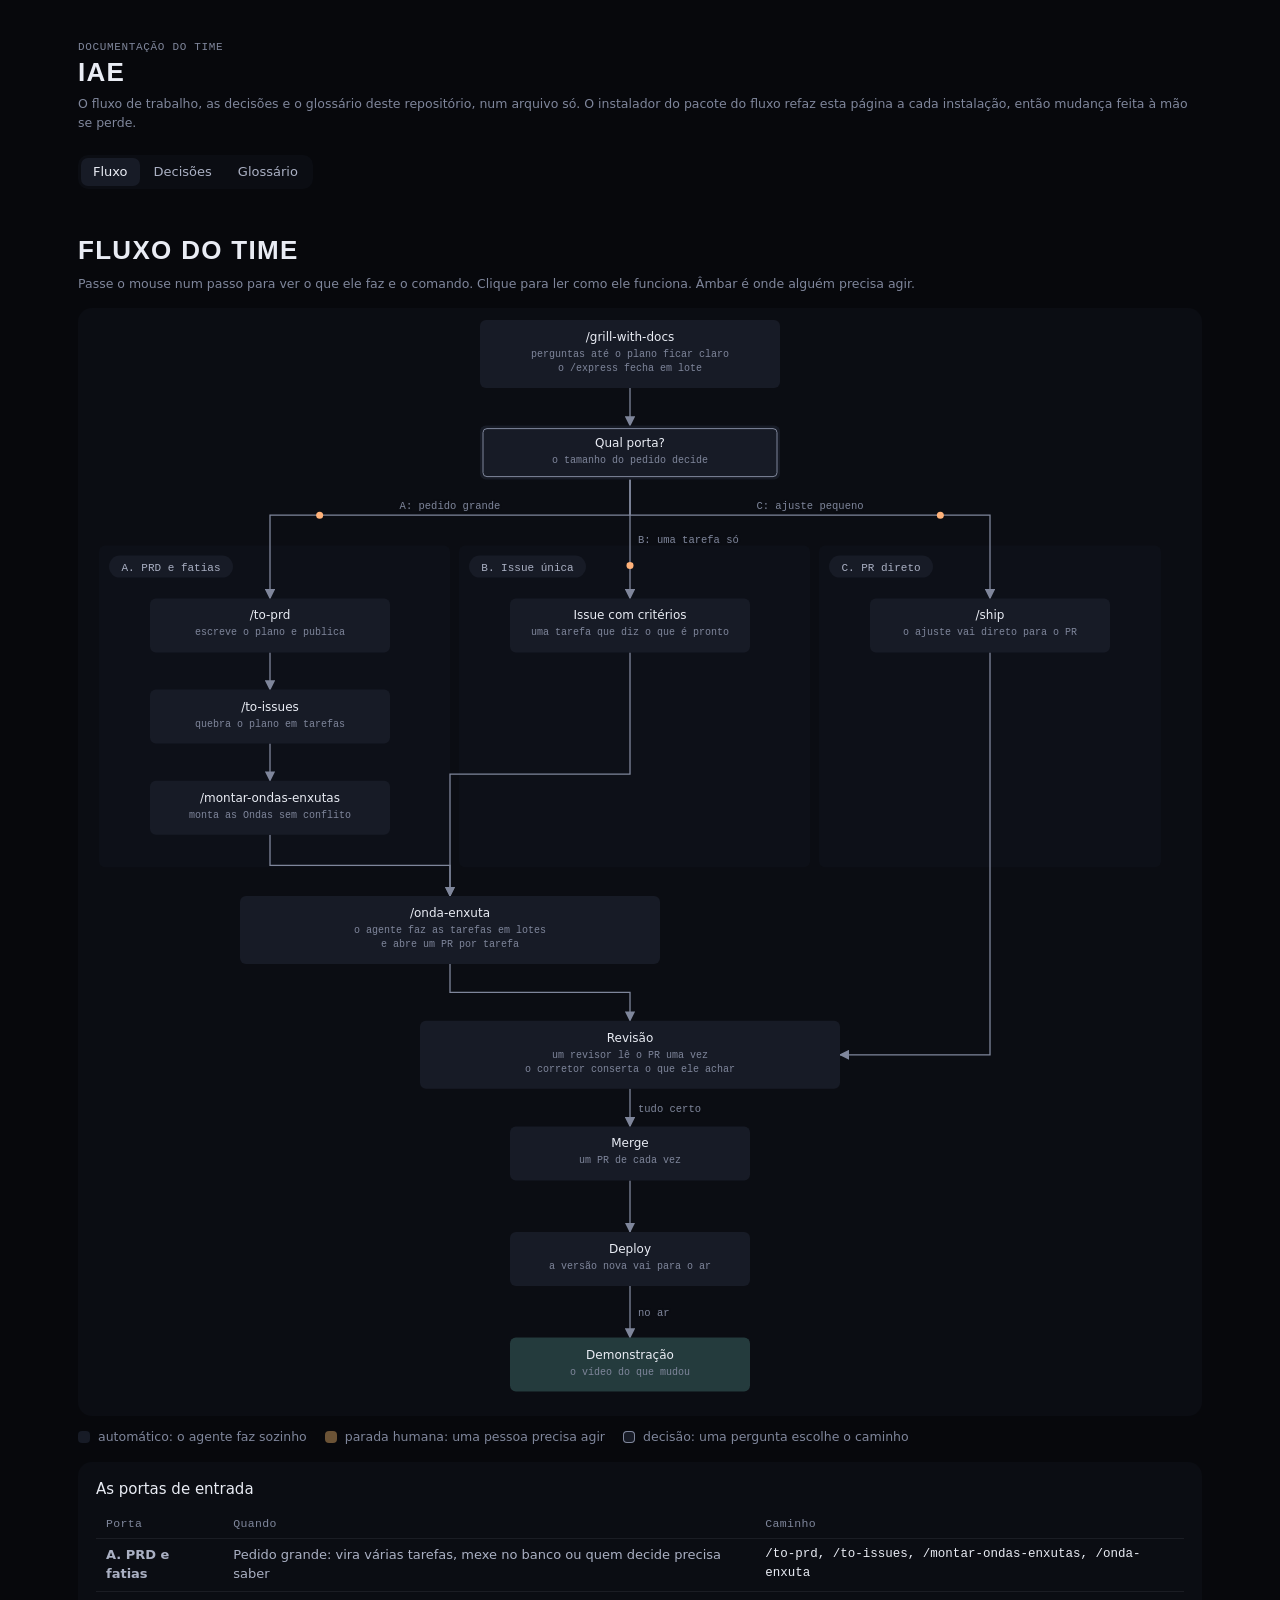
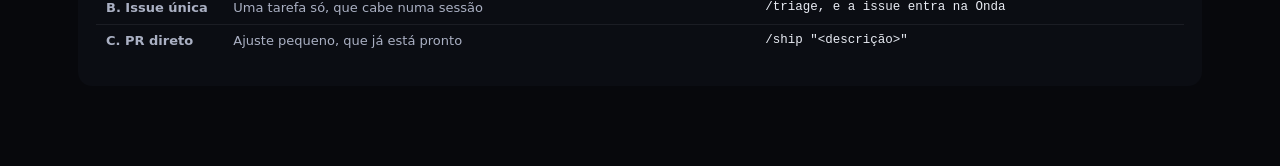
==== commit 61e50b26: "chore(fluxo): Pacote do fluxo em dia com o PedroOS Cópia do Pacote do fluxo pelo instalar-skills.sh " ====
--- a/docs/documentacao.html
+++ b/docs/documentacao.html
@@ -201,6 +201,10 @@
 .ala-item svg { width: 17px; height: 17px; stroke-width: 1.6; }
 .ala-item span { white-space: nowrap; overflow: hidden; text-overflow: ellipsis; }
 
+.ala-numero { min-width: 18px; height: 18px; padding: 0 5px; border-radius: 9px; background: var(--ambar); color: var(--bg); font: 600 11px/18px var(--mono); text-align: center; }
+.lateral[data-recolhida] .ala-item { position: relative; }
+.lateral[data-recolhida] .ala-numero { position: absolute; top: 2px; right: 2px; min-width: 15px; height: 15px; padding: 0 3px; font-size: 9.5px; line-height: 15px; }
+
 .relogio-lateral { display: flex; justify-content: space-between; align-items: baseline; padding: 10px 10px 0; color: var(--ink-3); font: 400 11px/1 var(--mono); letter-spacing: 0.06em; }
 
 
@@ -310,6 +314,43 @@
 .video .btn { opacity: 0; transition: opacity 0.2s var(--ease); }
 .video:hover .btn, .video:focus-within .btn, .video[aria-current] .btn { opacity: 1; }
 .vazio-linha { color: var(--ink-2); margin: 0; padding: 4px; font-size: 14px; }
+
+
+.fabrica { display: grid; gap: 14px; }
+.fabrica-barra { display: flex; gap: 8px; overflow-x: auto; padding: 2px 2px 6px; }
+.fabrica-vazia { margin: 0; padding: 14px 4px; color: var(--ink-2); font-size: 14px; }
+.filme-na-barra {
+  --cor: var(--ciano);
+  display: grid; gap: 6px; flex: 0 0 auto; width: 220px; padding: 10px 12px; border: 1px solid var(--hair); border-radius: 12px;
+  background: var(--s1); color: var(--ink); font: inherit; text-align: left; cursor: pointer;
+  transition: background 0.2s var(--ease), border-color 0.2s var(--ease);
+}
+.filme-na-barra:hover { background: var(--s2); }
+.filme-na-barra[aria-pressed='true'] { border-color: color-mix(in oklab, var(--cor) 60%, transparent); background: var(--s2); }
+.filme-na-barra[data-situacao='parado'] { --cor: var(--ambar); background: color-mix(in oklab, var(--ambar) 10%, var(--s1)); }
+.filme-na-barra[data-situacao='erro'] { --cor: var(--vermelho); }
+.filme-na-barra[data-situacao='entregue'] { --cor: var(--verde); }
+.filme-na-barra b { font-weight: 500; font-size: 14px; overflow: hidden; text-overflow: ellipsis; white-space: nowrap; }
+.filme-na-barra b::first-letter, .filme-aberto h2::first-letter { text-transform: uppercase; }
+.filme-situacao { color: var(--cor); font: 500 11px/1.2 var(--mono); letter-spacing: 0.03em; }
+.etapas-do-filme { display: flex; gap: 3px; }
+.etapa { flex: 1; height: 5px; border-radius: 3px; background: var(--s4); }
+.etapa[data-situacao='pronto'] { background: color-mix(in oklab, var(--ink-3) 70%, var(--s4)); }
+.etapa[data-situacao='trabalhando'] { background: var(--ciano); }
+.etapa[data-situacao='erro'] { background: var(--vermelho); }
+.etapa[aria-current='step'] { background: var(--cor); box-shadow: 0 0 8px color-mix(in oklab, var(--cor) 70%, transparent); }
+.filme-erro { margin: 0; color: var(--vermelho); font-size: 12px; overflow-wrap: anywhere; }
+.fabrica-corpo { display: grid; grid-template-columns: minmax(240px, 320px) minmax(0, 1fr); gap: 14px; align-items: start; }
+.fabrica-conversa, .filme-aberto { background: var(--s1); border-radius: var(--raio); padding: 14px 16px; min-width: 0; }
+.fabrica-conversa h2 { display: flex; align-items: center; gap: 8px; margin: 0 0 8px; font: 800 24px/1 var(--display); letter-spacing: 0.03em; text-transform: uppercase; }
+.fabrica-conversa h2 svg { width: 16px; height: 16px; color: var(--magenta); }
+.fabrica-conversa p { margin: 0 0 8px; color: var(--ink-2); font-size: 13.5px; line-height: 1.45; }
+.filme-aberto header { display: grid; gap: 4px; margin-bottom: 12px; }
+.filme-aberto h2 { margin: 0; font: 800 30px/1 var(--display); letter-spacing: 0.03em; text-transform: uppercase; overflow-wrap: anywhere; }
+.filme-aberto header .mono { color: var(--ink-3); font-size: 12px; }
+.filme-noticia { margin: 0; color: var(--ink-2); font-size: 13px; }
+.filme-aberto .abas { margin-bottom: 12px; }
+.parte-do-filme p { margin: 0; padding: 18px 4px; color: var(--ink-2); font-size: 14px; line-height: 1.5; max-width: 62ch; }
 
 
 .estilos { display: grid; gap: 16px; }
@@ -616,6 +657,14 @@
 
 .selo-demanda { flex: none; white-space: nowrap; background: var(--demanda); color: var(--bg); font-weight: 600; }
 
+.selo-nova { flex: none; white-space: nowrap; color: var(--demanda); box-shadow: inset 0 0 0 1px var(--demanda); font-weight: 600; }
+.linha[data-nova], .onda-fatia[data-nova], .painel li[data-nova] {
+  background: color-mix(in oklab, var(--demanda) 10%, var(--s1)); box-shadow: inset 3px 0 0 var(--demanda);
+}
+
+.selo-refinada { flex: none; white-space: nowrap; background: color-mix(in oklab, var(--demanda) 14%, var(--s2)); color: var(--demanda); }
+a.selo-refinada:hover, a.selo-refinada:focus-visible { background: color-mix(in oklab, var(--demanda) 26%, var(--s2)); }
+
 .linhas { list-style: none; margin: 0; padding: 0; display: grid; gap: 2px; }
 .linha {
   display: grid; grid-template-columns: 64px minmax(0, 1fr); gap: 12px; align-items: start;
@@ -653,7 +702,9 @@
 
 
 .grupos-prd { display: grid; gap: 14px; }
-.grupo-cab { display: flex; align-items: center; gap: 10px; min-width: 0; }
+
+.grupo-cab { display: flex; flex-wrap: wrap; align-items: center; gap: 6px 10px; min-width: 0; }
+.grupo-cab > .sessao.compacto { flex: 0 1 auto; min-width: 0; }
 .grupo-alternar {
   display: inline-flex; align-items: baseline; gap: 10px; min-width: 0; padding: 6px 10px 6px 4px;
   border: 0; border-radius: 10px; background: transparent; color: var(--ink); font: 700 15.5px/1.3 var(--sans); text-align: left;
@@ -667,6 +718,8 @@
 .grupo-link { display: grid; place-items: center; width: 28px; height: 28px; border-radius: 8px; color: var(--ink-3); flex: none; }
 .grupo-link:hover { background: var(--s2); color: var(--ink); }
 .grupo-link svg { width: 15px; height: 15px; }
+.linha-meta .linha-github { width: 22px; height: 22px; border-radius: 6px; }
+.linha-meta .linha-github svg { width: 13px; height: 13px; }
 .grupo-prd .linhas { margin-left: 18px; }
 
 
@@ -748,7 +801,6 @@
 .barra-prd[data-completo] .barra-prd-texto { color: var(--verde); }
 
 @media (max-width: 640px) {
-  .grupo-cab { flex-wrap: wrap; }
   .grupo-cab > .explica, .grupo-cab > .grupo-alternar { flex: 1 1 100%; }
   .barra-prd { margin-left: 28px; }
 }
@@ -824,7 +876,8 @@
 .noite-item a { color: var(--ink-2); }
 .noite-item small { grid-column: 2; color: var(--ink-3); font-size: 12px; }
 .noite-item .sessao { grid-column: 3; justify-self: end; flex-wrap: wrap; justify-content: flex-end; }
-.noite-abrir { display: flex; flex-wrap: wrap; align-items: center; gap: 6px 10px; margin: 0 0 8px; }
+.noite-item a.noite-titulo { color: var(--ink); }
+.noite-item a.noite-titulo:hover, .meu a.painel-titulo:hover { text-decoration: underline; }
 .noite-tipo { font: 400 11.5px/1.6 var(--mono); color: var(--ink-2); }
 .noite-item[data-tipo='humana'] .noite-tipo { color: var(--ambar); }
 
@@ -836,6 +889,7 @@
 .meu-grupo h4 { margin: 2px 4px 0; font: 500 12px/1.4 var(--sans); color: var(--ink-2); }
 .meu-grupo[data-grupo='humana'] h4 { color: var(--ambar); }
 .meu .painel-meta .nota { font-size: 12px; color: var(--ink-3); }
+.meu-grupo > .sessao { margin: 2px 4px 4px; }
 
 .noite-agora { margin: 2px 4px 10px; font-size: 15px; color: var(--ink); }
 .noite-estado[data-estado='rodando'] .noite-agora, .noite-estado[data-estado='parando'] .noite-agora { color: var(--ambar); }
@@ -1032,6 +1086,12 @@
 .ficha-campos dd { margin: 0; color: var(--ink); font-size: 13.5px; line-height: 1.5; }
 .ficha-campos dd.mono { padding: 6px 8px; border-radius: 6px; background: var(--s2); font-size: 12.5px; overflow-wrap: anywhere; }
 .gaveta-skill .resumo-skill { padding: 0; }
+
+.gaveta-issue .gaveta-cab h2 .mono { color: var(--ink-3); font-weight: 400; }
+.gaveta-issue > .selo { display: inline-block; margin: 0 0 12px; }
+.gaveta-bloco { margin: 0 0 6px; color: var(--magenta); }
+.gaveta-github { display: inline-flex; align-items: center; gap: 6px; margin-top: 16px; color: var(--ink-2); font-size: 12.5px; }
+.gaveta-github svg { width: 13px; height: 13px; }
 .gaveta-uso { margin-top: 16px; padding-top: 12px; border-top: 1px solid var(--hair); color: var(--ink-3); font-size: 12.5px; }
 .gaveta-uso ul { margin: 0; padding: 0; list-style: none; display: grid; grid-template-columns: repeat(2, minmax(0, 1fr)); gap: 8px 16px; }
 .gaveta-uso li { display: grid; gap: 2px; }
@@ -1184,6 +1244,8 @@
 .onda-selo-retro, .retros-pendentes { --cor: var(--magenta-acesa); }
 .onda .onda-selo-retro::before { animation: none; }
 
+.esperam-voce { --cor: var(--magenta-acesa); }
+
 .retro-barra { display: flex; align-items: center; gap: 10px; }
 .retro-pedacos { flex: 1; display: flex; gap: 3px; min-height: 10px; padding: 2px; border-radius: 5px; background: var(--s2); }
 .retro-pedaco { flex: 1; min-height: 6px; border-radius: 3px; background: color-mix(in oklab, var(--ink-3) 28%, transparent); }
@@ -1192,6 +1254,8 @@
 .retro-barra[data-completa='true'] .retro-pedacos, .retro-barra[data-completa='true'] .retro-pedaco { background: var(--verde); }
 .retro-barra[data-completa='true'] .retro-contagem { color: var(--verde); }
 .onda-resultado { display: flex; flex-wrap: wrap; gap: 2px 12px; margin: 0; font-size: 13.5px; }
+.onda-instavel { margin: 0; padding: 6px 10px; border-left: 3px solid var(--ambar); background: color-mix(in oklab, var(--ambar) 8%, var(--s1)); font-size: 13px; line-height: 1.4; overflow-wrap: anywhere; }
+.onda-instavel strong { color: var(--ambar); font-weight: 600; }
 .onda .nota { color: var(--ink-3); font-size: 12.5px; }
 .onda-issues { display: flex; flex-wrap: wrap; gap: 6px; margin: 0; padding: 0; list-style: none; }
 .onda-issues li {
@@ -1231,7 +1295,7 @@
 .onda-fatia-cabeca::before { content: ''; width: 6px; height: 6px; border-radius: 50%; background: var(--c); flex: none; }
 .onda-fatia-numero { color: var(--ink); font-size: 11.5px; }
 
-.onda-fatia .selo-demanda, .onda-fatia-detalhe .selo-demanda { justify-self: start; }
+.onda-fatia .selo-demanda, .onda-fatia-detalhe .selo-demanda, .onda-fatia .selo-nova { justify-self: start; }
 .onda-fatia-titulo { font-size: 13px; line-height: 1.3; color: var(--ink); overflow-wrap: anywhere; }
 .onda-abrir { justify-self: start; }
 .onda-eventos { display: grid; gap: 4px; margin: 0; padding: 8px 0 0; list-style: none; border-top: 1px solid var(--hair); font-size: 13px; }
@@ -1500,6 +1564,11 @@
   .detalhe-cab { flex-direction: column; }
 
   .wispr { grid-template-columns: minmax(0, 1fr); }
+
+  .fabrica-corpo { grid-template-columns: minmax(0, 1fr); }
+  .filme-na-barra { width: 180px; }
+  .filme-aberto .abas { flex-wrap: wrap; }
+  .filme-aberto .abas button { padding: 0 8px; }
 }
 
 @media (prefers-reduced-motion: reduce) {
@@ -1518,6 +1587,10 @@
 .sessao.compacto .btn-sessao:hover:not(:disabled) { background: var(--s2); color: var(--ink); }
 .sessao-nota { font-size: 12px; color: var(--ink-2); }
 .sessao-nota.erro { color: var(--vermelho); }
+
+.sessao-linha { font-size: 12px; color: var(--ink-3); }
+.sessao.compacto .sessao-linha { font-size: 11.5px; }
+.sessao-rodando { padding: 1px 8px; border-radius: 999px; font-size: 11.5px; background: color-mix(in oklab, var(--verde) 16%, var(--s2)); color: var(--verde); }
 
 
 
